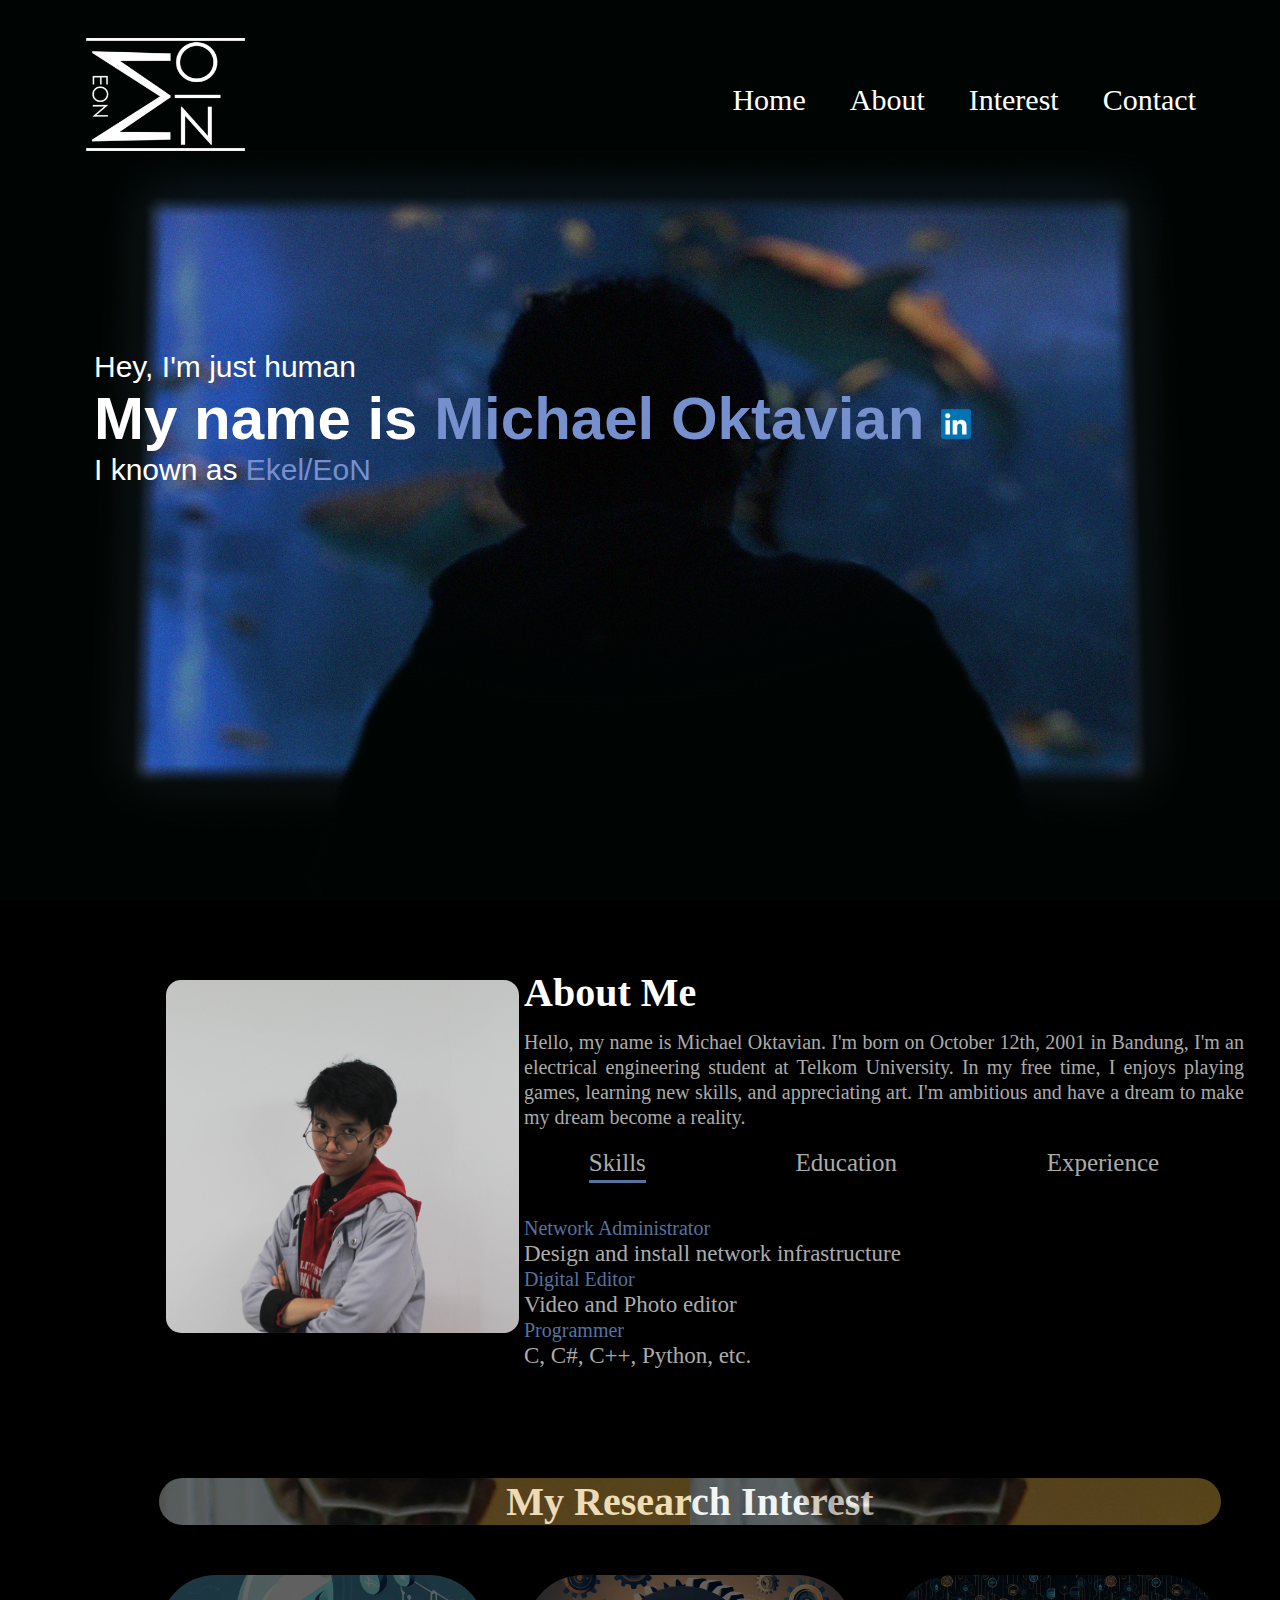
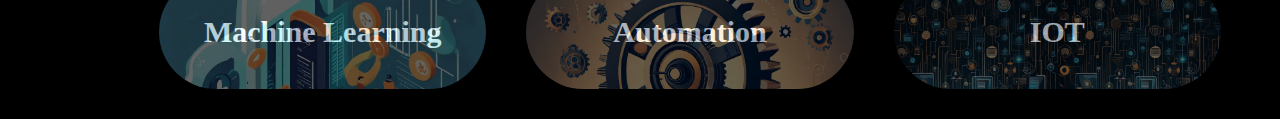
==== index.html @ 919e07b9 "index.html" ====
<!DOCTYPE html>
<meta name="viewport" content="width=device-width, initial-scale=1.0"> 
<html>
    <title>Hey, I'm EoN</title>
    <head>
        
        <link rel="stylesheet" href="style.css">
    </head>
    <body>
        
        <div id="header">
            <div class="container">
                <nav>
                    <img src="Image/Eon puth.png" height="60" width="300" class="logo">
                    <ul id ="sidemenu">
                        <li><a href="#header">Home</a></li>
                        <li><a href="#about">About</a></li>
                        <li><a href="#Research">Interest</a></li>
                        <li><a href="mailto:michaeloctavian@gmail.com"style="text-decoration:none;">Contact</a></li>
                    </ul>
                </nav>
            <div class="header-text">
                <p>Hey, I'm just human</p>
                <h1>My name is <a href="https://www.linkedin.com/in/michael-oktavian-7b5b4b258/"style="text-decoration:none;"><span>Michael Oktavian  </span><img src="Image/Lk.png" width=30px height=30px></a></h1>
                <p2>I known as <span>Ekel/EoN</span></p2>
            </div>
            </div>
        </div>
       
        <div id="about">
            <div class="container">
                <div class="row">
                    <div class="col1">
                        <img src="Image/hehe.jpg">
                    </div>
                    <div class="col2">
                        <h1 class="sub-title">About Me</h1>
                        <p class="greeting"><br>Hello, my name is Michael Oktavian. I'm born on October 12th, 2001 in Bandung, I'm an electrical engineering student at Telkom University. In my free time, I enjoys playing games, learning new skills, and appreciating art. I'm ambitious and have a dream to make my dream become a reality.</p>
                        <div class="tab-title">
                            <p class="tab-links active-link" onclick="opentab('skills')">Skills</p>
                            <p class="tab-links" onclick="opentab('edu')">Education</p>
                            <p class="tab-links" onclick="opentab('exp')">Experience</p>
                        </div>
                        <div class="tab-contents active-tab" id="skills">
                            <ul>
                                <li><span>Network Administrator</span><br>Design and install network infrastructure</li>
                                <li><span>Digital Editor</span><br>Video and Photo editor</li>
                                <li><span>Programmer</span><br>C, C#, C++, Python, etc. </li>
                            </ul>
                        </div>
                        <div class="tab-contents" id="edu">
                            <ul>
                                <li><span>2021 Until Now </span><br>Electrical Engineering International Class, Telkom University</li>
                                <li><span>2017 - 2020</span><br>Network and Computer Engineer in Vocational Highschool at SMKN 1 Cikarang Selatan</li>
                            </ul>
                        </div>
                        <div class="tab-contents" id="exp">
                            <ul>
                                <li><span>8 October 2018 - 7 January 2019 </span><br>Internship at Sumisho Global Logistics as Finance and Accounting</li>
                                <li><span>27 March 2019 - 28 June 2019</span><br>Internship at Pasific Satelite Nusantara as Asset Management</li>
                                <li><span>31 October 2019</span><br>3rd place in IT System and Administration competition</li>
                                <li><span>2023</span> <br>Top 8 PLN ice Competition Village Empowerment Innovation</li>
                                <li><span>2024</span><br>Top 150 Innovation Innovillage competition 2023</li>
                            </ul>
                        </div>
                    </div>
                </div>
            </div>
        </div>
        <div id="Research">
            <div class="container">
                <h1 class="sub-title2"> My Research Interest</h1>
                <div class="Research-Interest">
                    <div class="ml">
                        <h2>Machine Learning</h2>
                    </div>
                    <div class="oto">
                        <h2>Automation</h2>
                    </div>
                    <div class="iot">
                        <h2>IOT</h2>
                    </div>
                </div> 
            </div>
        </div>

    <script>
    
        var tablinks = document.getElementsByClassName("tab-links");
        var tabcontents = document.getElementsByClassName("tab-contents");

        function opentab(tabname){
            for (tablink of tablinks){
                tablink.classList.remove("active-link");
            }
            for (tabcontent of tabcontents){
                tabcontent.classList.remove("active-tab");
            }
            event.currentTarget.classList.add("active-link");
            document.getElementById(tabname).classList.add("active-tab");
        }
    </script>
   
    </body>
</html>
---- style.css ----
body{
    background-color: black;
    max-width: 1920px;
    min-width: 720px;
}

#header{
    height: 100vh;
    background-image: url("Image/BG.png");
    background-size: 100% 100%;

}

.container{
  
    padding:0px 5%;

}
*{
    padding: 0;
    margin: 0;
    box-sizing: border-box;
}


nav{
    margin-left:-50px;
 
    display: flex;
    align-items: center;
    justify-content: space-between;
    flex-wrap: wrap;
}

.logo{
    height: 200px;
}

nav ul li{
    
    display: inline-block;
    list-style: none;
    margin: 10px 20px;
}

nav ul li a{
    color: #fff;
    text-decoration: none;
    font-size: 30px;
    position: relative;
}

nav ul li a::after{
    content:'';
    width:0;
    height:3px;
    background: #56729f;
    position:absolute;
    left: 0;
    bottom: -6px;
    transition:0.25s;
}

nav ul li a:hover::after{
    width:100%;
    
}

.header-text{
    margin:10px;
    margin-left: 30px;
    margin-top:150px;
    font-size: 30px;
    font-family: "Century Gothic",Verdana,sans-serif;
    color:#fff;
}

.header-text h1 span{
    color: #7690ce;
 
}

.header-text p2 span{
    color:#7690ce;
}

#about{
  
    padding : 80px;
    color: #ababab;
}

.greeting{
    text-align: justify;
}

.row{
    
    display: flex;
    justify-content: space-between;
    flex-wrap:wrap;
    max-width: 1280px;
    min-width: 720px;
}

.col1{
    flex-basis:35%;
}

.col1 img{
    margin-left:30px;
    
    width: 100%;
    border-radius: 15px;
}

.col2{
    max-width: 1920px;
    min-width: 720px;
    
    flex-basis: 60%;
    margin-right: -100px;
    font-size: 20px;
    line-height: 25px;

}

.sub-title{
    color:#fff;
    font-size: 40px;
}

.tab-title{
    display: flex;
    justify-content: space-around;
    margin: 20px 0 40px;

}

.tab-links{
    margin-right: 20px;
    font-size: 25px;
    font-weight: 500;
    cursor: pointer;
    position:relative;
}

.tab-links::after{
    content: '';
    width: 0;
    height: 3px;
    background: #56729f;
    position: absolute;
    left:0;
    bottom: -8px;
    transition: 0.5s;
}

.tab-links.active-link::after{
    width: 100%;
}

.tab-contents ul li{
    list-style: none;

    margin: 0px 0;
    font-size: 23px;
}

.tab-contents ul li span{
    color: #56729f;
    font-size: 20px;
}

.tab-contents{
    display: none;
}
.tab-contents.active-tab{
    display: block;
}

#Research{
    margin-left: 100px;
    padding: 30px 0;
}
.Research-Interest{
    display : grid;
    color: #fff;
    
    font-size: 20px;
    grid-template-columns: repeat(auto-fit, minmax(250px,1fr) );
    grid-gap: 40px;
    margin-top: 50px;

}
.Research-Interest div{
    background-color: transparent;
    padding: 40px;
    text-align: center;
}


.ml {
    position: relative;
    transition: background 0.5s, transform 0.5s;
    border-radius: 100px;
  }
  
.ml::before {
    content: "";
    position: absolute;
    top: 0;
    left: 0;
    width: 100%;
    height: 100%;
    background-image: url("Image/ML.jpeg");
    background-size: 100%;
    background-position-y: 30%;
    opacity: 0.4;
    border-radius: 100px;
  }
.ml:hover{
    background-color: #1a6ccf4e;
    transform: translateY(-10px);
    border-radius: 100px;
}

.oto {
    position: relative;
    transition: background 0.5s, transform 0.5s;
    border-radius: 100px;
  }
  
.oto::before {
    content: "";
    position: absolute;
    top: 0;
    left: 0;
    width: 100%;
    height: 100%;
    background-image: url("Image/AUTO.jpeg");
    background-size: 100%;
    background-position-y: 30%;
    opacity: 0.4;
    border-radius: 100px;
  }
.oto:hover{
    background-color: #1a6ccf4e;
    transform: translateY(-10px);
    border-radius: 100px;
}


.iot {
    position: relative;
    transition: background 0.5s, transform 0.5s;
    border-radius: 100px;
  }
  
.iot::before {
    content: "";
    position: absolute;
    top: 0;
    left: 0;
    width: 100%;
    height: 100%;
    background-image: url("Image/IOT.jpeg");
    background-size: 50%;
    opacity: 0.4;
    border-radius: 100px;
  }
.iot:hover{
    background-color: #1a6ccf4e;
    transform: translateY(-10px);
    border-radius: 100px;
}

.sub-title2{
    position: relative;
    color:#fff;
    font-size: 40px;
    border-radius: 100px;
    text-align: center;
}
.sub-title2::before{
    content: "";
    position: absolute;
    top: 0;
    left: 0;
    width: 100%;
    height: 100%;
    background-image: url("Image/Matajee.jpg");
    background-position-y: 40%;
    background-size: 50%;
    opacity: 0.4;
    border-radius: 100px;
}


@media Only screen and (max-width:600px){
    #header{
        
        height: 200vh;
        background-image: url("Image/BGP.jpg");
        background-position: fixed;
    }
    .header-text{
        margin-top: 100%;
        font-size: 3vh;
    }
    .header-text h1{
        font-size: 5vh;
    }
    
    nav .fas {
        display: block;
        background-color: black;
        
    }
    .logo {
        margin-top: 20%;
        position: fixed;
        background-color: black;
    }
    
    nav ul {
        font-size: 20vh;
        background-color: black;
        position : fixed;
        margin-top: -50px;
        top: 0;
        right: 0;
    }
    .sub-title{
        font-size: 40px;
    }
    .col1,.col2{
        flex-basis: 100vh;
    }
    .col1{
        margin-bottom: 30px;
        margin-right: 170px;
    }
    .col2{
       font-size: 14px ; 
    }
    .sub-title{
        font-size: 40px;
        margin-top: 20px;
    }
    .greeting{
        margin-right: 70px;
        text-align: justify;
    }
    .Research-Interest{
        display: block;
        
    }
    .ml{
        margin-bottom: 40px;
    }
    .oto{
        margin-bottom: 40px;
    }
    
}
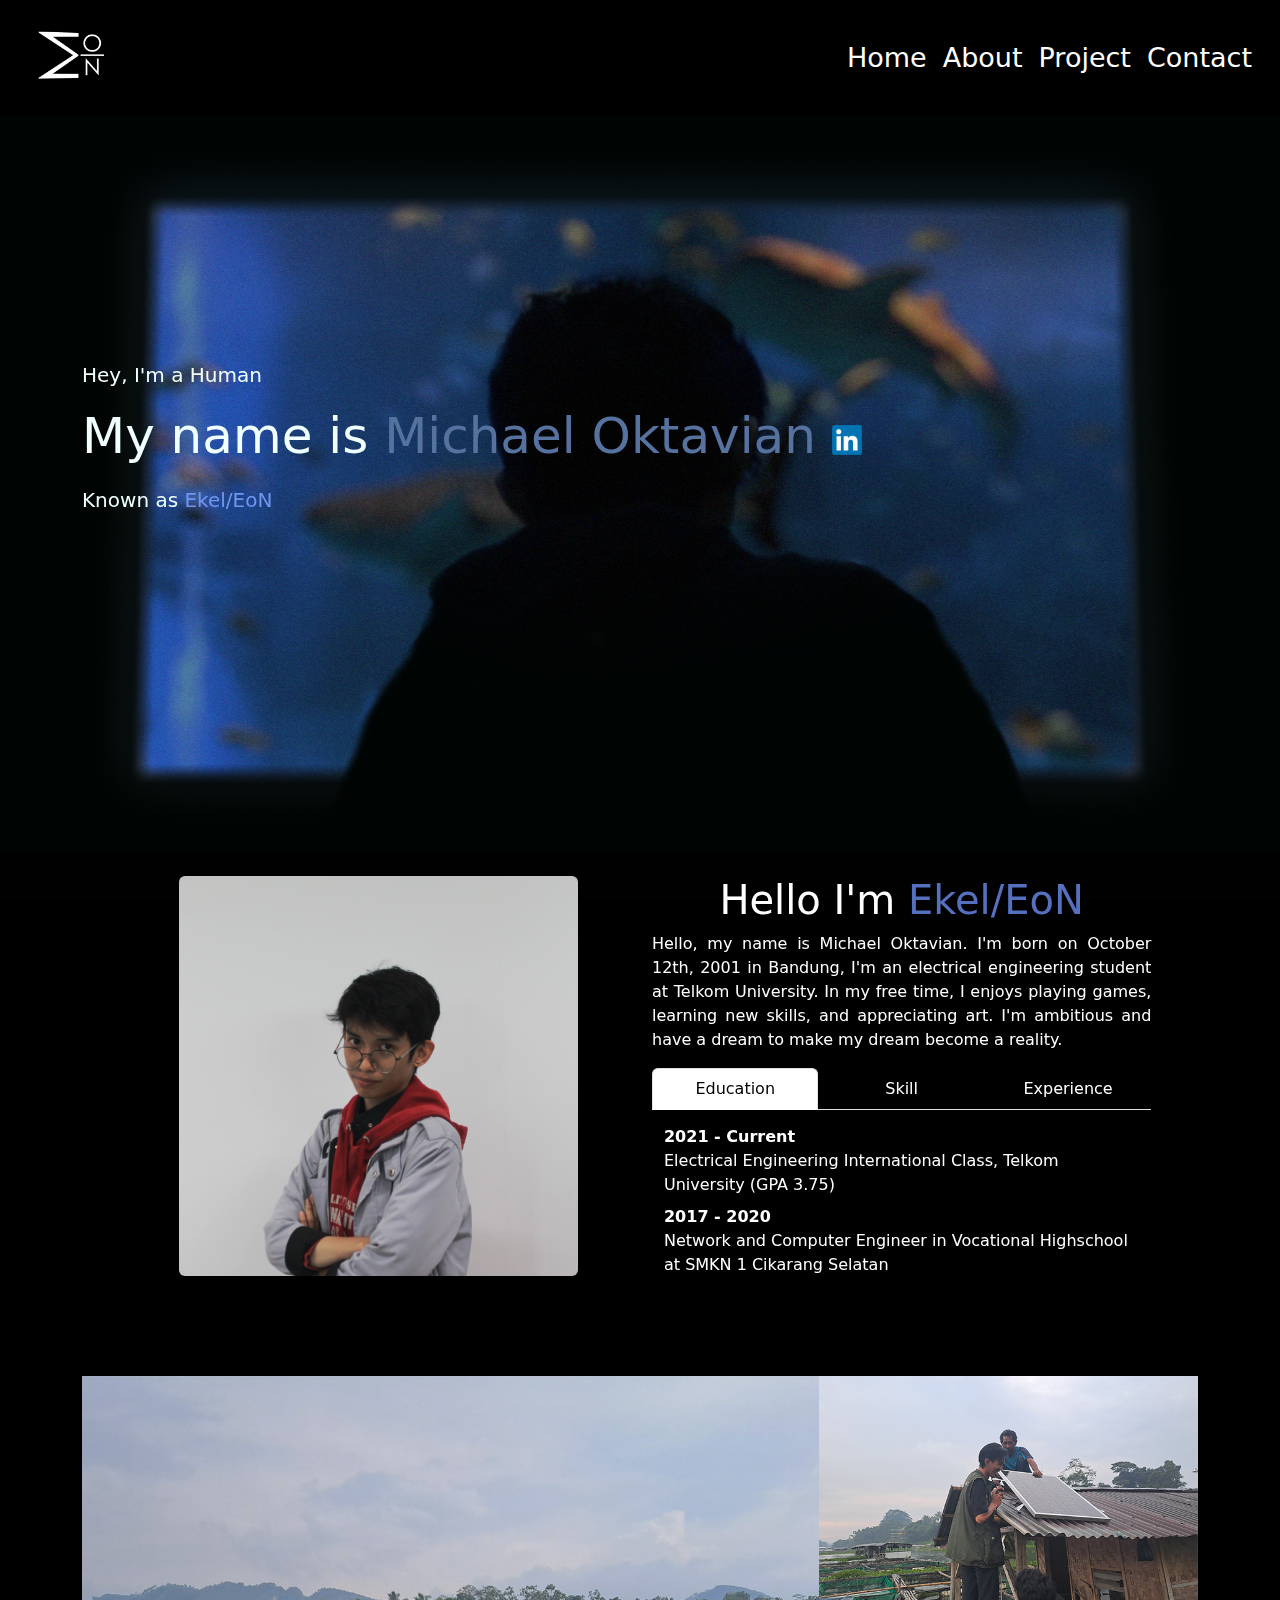
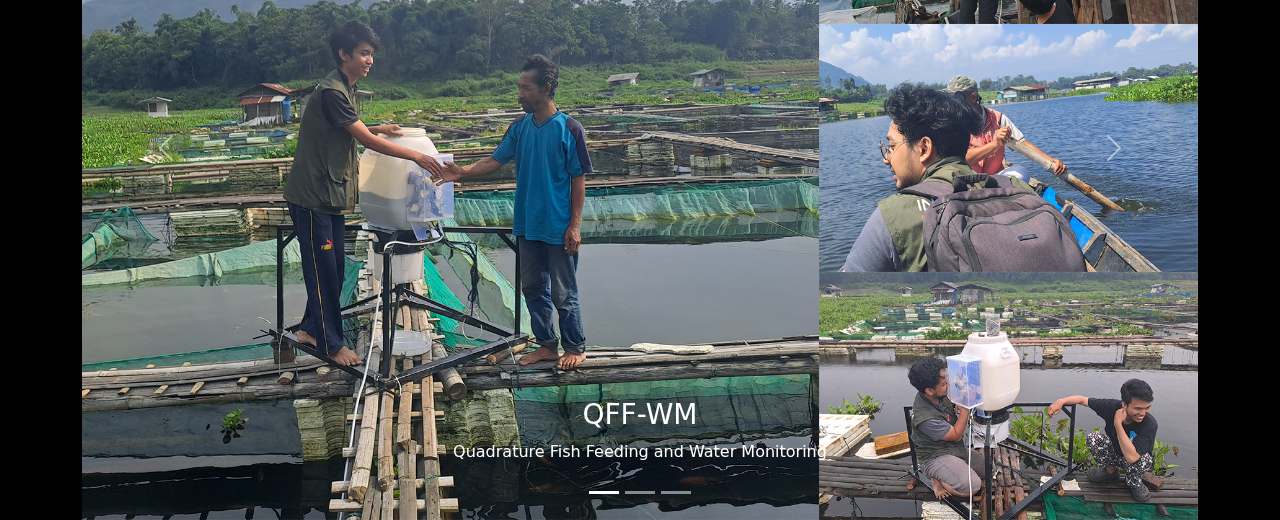
==== commit 5da255b0: "Add files via upload" ====
--- a/index.html
+++ b/index.html
@@ -1,105 +1,223 @@
 <!DOCTYPE html>
-<meta name="viewport" content="width=device-width, initial-scale=1.0"> 
-<html>
-    <title>Hey, I'm EoN</title>
-    <head>
+<head>
+  <link href="style.css" rel="stylesheet" />
+  <script src="script.min.js"></script>
+  <meta charset="utf-8" />
+  <meta name="viewport" content="width=device-width, initial-scale=1" />
+  
+  
+  <nav class="navbar navbar-expand-xl navbar-black bg-black fixed-top">
+    <div class="container-fluid">
+        <a class="navbar-brand" href="#"><img src="Asset/Eon puth.png" style="height: 10vh; width: 100%; "/>
+      </a>
+      <button class="navbar-toggler bg-light" type="button" data-bs-toggle="offcanvas" data-bs-target="#offcanvasNavbar"        aria-controls="offcanvasNavbar">
+        <span class="navbar-toggler-icon"></span>
+      </button>
+      <div class="offcanvas offcanvas-end" tabindex="-1" id="offcanvasNavbar" aria-labelledby="offcanvasNavbarLabel">
+            <div class="offcanvas-header">
+            <h5 class="offcanvas-title" id="offcanvasNavbarLabel">Menu</h5>
+            <button type="button" class="btn-close text-reset" data-bs-dismiss="offcanvas" aria-label="Close"></button>
+            </div>
+            <div class="offcanvas-body bg-black" style="justify-content: space-between;" >
+                <ul class="navbar-nav justify-content-end flex-grow-1 pe-3 gap-3" >
+                    <li><a href="#" id="nav-text">Home </a></li>
+                    <li><a href="#about" id="nav-text">About </a></li>
+                    <li><a href="#project" id="nav-text">Project </a></li>
+                    <li><a href="#" id="nav-text" data-bs-toggle="modal" data-bs-target="#contact">Contact </a></li>
+                    
+                </ul>
+            </div>
+      </div>
+    </div>
+  </nav>
+  <title>Hey, I'm EON</title>
+</head>
+<body style="background-color: black">
+  <img src="Asset/BG.png" id="bg-img" />
+  <div
+    class="container-xl"
+    style="color: azure; font-size: 20px; padding-bottom: 25%"
+  >
+    <p style="padding-top: 40vh">Hey, I'm a Human</p>
+    <h1 style="font-size: 50px">
+      <span
+        >My name is
+        <a
+          href="https://www.linkedin.com/in/ekel/"
+          style="text-decoration: none; color: #56729f"
+          >Michael Oktavian
+          <img src="Asset/Lk.png" style="width: 30px; height: 30px" /></a
+      ></span>
+    </h1>
+    <p style="padding-top: 1%">
+      Known as <a style="color: #7395f2">Ekel/EoN</a>
+    </p>
+  </div>
+
+  <div
+    class="container-fluid bg-black text-white" id="about"
+    style="color: azure; --bs-bg-opacity: 0.75;"
+  >
+    <div class="row" style="padding-top: 2%; margin:auto; ">
+      <div class="col-md-1"></div>
+      <div class="col-md-5">
+        <img
+          src="Asset/profile.jpg"
+          class="img-fluid rounded mx-auto d-block" alt="Responsive image" style="justify-content: center; max-height: 80%;"
+          
+        />
+      </div>
+      <div class="col-md-5">
+        <h1 class="text-center">
+          Hello I'm <span style="color: #5470bf">Ekel/EoN</span>
+        </h1>
+        <p style="text-align: justify">
+          Hello, my name is Michael Oktavian. I'm born on October 12th, 2001 in
+          Bandung, I'm an electrical engineering student at Telkom University.
+          In my free time, I enjoys playing games, learning new skills, and
+          appreciating art. I'm ambitious and have a dream to make my dream
+          become a reality.
+        </p>
+        <ul class="nav nav-tabs nav-justified">
+          <li class="nav-item">
+            <a class="nav-link active" data-bs-toggle="tab" href="#edu"
+              >Education</a
+            >
+          </li>
+          <li class="nav-item">
+            <a
+              class="nav-link"
+              style="--bs-link-color: white"
+              data-bs-toggle="tab"
+              href="#skill"
+              >Skill</a
+            >
+          </li>
+          <li class="nav-item">
+            <a class="nav-link" data-bs-toggle="tab" href="#exp">Experience</a>
+          </li>
+        </ul>
+        <div class="tab-content text-justified" style="padding-top: 3%;">
+            <div class="tab-pane container active" id="edu">
+                <dl>
+                    <dt>2021 - Current</dt>
+                    <dd>Electrical Engineering International Class, Telkom University (GPA 3.75)</dd>
+                    <dt>2017 - 2020</dt>
+                    <dd>Network and Computer Engineer in Vocational Highschool at SMKN 1 Cikarang Selatan</dd>
+                  </dl>  
+            </div>
+          <div class="tab-pane container fade" id="skill">
+            <dl>
+                <dt>Network</dt>
+                <dd>Routing, Firewall Configuration, Server Administrator </dd>
+                <dt>Programming</dt>
+                <dd>C/C++, Python, HTML, CSS, Javascript, Bootstrap, etc</dd>
+                <dt>Design</dt>
+                <dd>Video Editing, Digital Illustrator, 360 Fusion</dd>
+                </dl>  
+          </div>
+          <div class="tab-pane container fade text-justified" id="exp" style="max-height: 20vh; overflow-y: scroll;">
+                <dt>Internship</dt>
+                <dd>- Sumisho Global Logistics as Finance and Accounting </dd>
+                <dd>- Pasific Satelite Nusantara as Asset Management </dd>
+                <dd>- Uniguard Tri Tunggal as Hardware Division</dd>
+                <dt>Competition</dt>
+                <dd>- 3rd place in IT System and Administration competition (2019)</dd>
+                <dd>- Top 8 PLN ice Competition Village Empowerment Innovation (2023)</dd>
+                <dd>- Top 163 Innovation Innovillage competition (2023)</dd>
+                <dt>Lab Assistance</dt>
+                <dd>- Basic Computer Laboratory (2022-2024)</dd>
+                
+                
+             
+                </dl>  
+          </div>
+        </div>
+      </div>
+      <div class="col-md-1"></div>
+    </div>
+  </div>
+
+  <div class="container justify-content-center">
+      <div id="project" class="carousel slide" data-bs-ride="carousel">
+
+        <div class="carousel-indicators">
+          <button type="button" data-bs-target="#project" data-bs-slide-to="0" class="active"></button>
+          <button type="button" data-bs-target="#project" data-bs-slide-to="1"></button>
+          <button type="button" data-bs-target="#project" data-bs-slide-to="2"></button>
+        </div>
         
-        <link rel="stylesheet" href="style.css">
-    </head>
-    <body>
+        <div class="carousel-inner">
+          <div class="carousel-item active">
+            <img src="Asset/QFF_WM.png" alt="QFF" class="d-block" style="width:100%">
+            <div class="carousel-caption">
+              <h3>QFF-WM</h3>
+              <p>Quadrature Fish Feeding and Water Monitoring</p>
+            </div>
+          </div>
+          <div class="carousel-item">
+            <img src="Asset/depth.png" alt="depth_cam" class="d-block" style="width:100%">
+            <div class="carousel-caption">
+              <h3>Joint Camera Depth Estimation</h3>
+              <p>Estimating every join of human body distance from camera</p>
+            </div>
+          </div>
+          <div class="carousel-item">
+            <img src="Asset/MT_Syst.png" alt="MT_syst" class="d-block" style="width:100%">
+            <div class="carousel-caption">
+              <h3>Management-Tool System</h3>
+              <p>Managing Toolkit by a system. Web Application Created using Laravel</p>
+            </div>
+          </div>
+        </div>
         
-        <div id="header">
-            <div class="container">
-                <nav>
-                    <img src="Image/Eon puth.png" height="60" width="300" class="logo">
-                    <ul id ="sidemenu">
-                        <li><a href="#header">Home</a></li>
-                        <li><a href="#about">About</a></li>
-                        <li><a href="#Research">Interest</a></li>
-                        <li><a href="mailto:michaeloctavian@gmail.com"style="text-decoration:none;">Contact</a></li>
-                    </ul>
-                </nav>
-            <div class="header-text">
-                <p>Hey, I'm just human</p>
-                <h1>My name is <a href="https://www.linkedin.com/in/michael-oktavian-7b5b4b258/"style="text-decoration:none;"><span>Michael Oktavian  </span><img src="Image/Lk.png" width=30px height=30px></a></h1>
-                <p2>I known as <span>Ekel/EoN</span></p2>
-            </div>
-            </div>
-        </div>
-       
-        <div id="about">
-            <div class="container">
-                <div class="row">
-                    <div class="col1">
-                        <img src="Image/hehe.jpg">
-                    </div>
-                    <div class="col2">
-                        <h1 class="sub-title">About Me</h1>
-                        <p class="greeting"><br>Hello, my name is Michael Oktavian. I'm born on October 12th, 2001 in Bandung, I'm an electrical engineering student at Telkom University. In my free time, I enjoys playing games, learning new skills, and appreciating art. I'm ambitious and have a dream to make my dream become a reality.</p>
-                        <div class="tab-title">
-                            <p class="tab-links active-link" onclick="opentab('skills')">Skills</p>
-                            <p class="tab-links" onclick="opentab('edu')">Education</p>
-                            <p class="tab-links" onclick="opentab('exp')">Experience</p>
-                        </div>
-                        <div class="tab-contents active-tab" id="skills">
-                            <ul>
-                                <li><span>Network Administrator</span><br>Design and install network infrastructure</li>
-                                <li><span>Digital Editor</span><br>Video and Photo editor</li>
-                                <li><span>Programmer</span><br>C, C#, C++, Python, etc. </li>
-                            </ul>
-                        </div>
-                        <div class="tab-contents" id="edu">
-                            <ul>
-                                <li><span>2021 Until Now </span><br>Electrical Engineering International Class, Telkom University</li>
-                                <li><span>2017 - 2020</span><br>Network and Computer Engineer in Vocational Highschool at SMKN 1 Cikarang Selatan</li>
-                            </ul>
-                        </div>
-                        <div class="tab-contents" id="exp">
-                            <ul>
-                                <li><span>8 October 2018 - 7 January 2019 </span><br>Internship at Sumisho Global Logistics as Finance and Accounting</li>
-                                <li><span>27 March 2019 - 28 June 2019</span><br>Internship at Pasific Satelite Nusantara as Asset Management</li>
-                                <li><span>31 October 2019</span><br>3rd place in IT System and Administration competition</li>
-                                <li><span>2023</span> <br>Top 8 PLN ice Competition Village Empowerment Innovation</li>
-                                <li><span>2024</span><br>Top 150 Innovation Innovillage competition 2023</li>
-                            </ul>
-                        </div>
-                    </div>
-                </div>
-            </div>
-        </div>
-        <div id="Research">
-            <div class="container">
-                <h1 class="sub-title2"> My Research Interest</h1>
-                <div class="Research-Interest">
-                    <div class="ml">
-                        <h2>Machine Learning</h2>
-                    </div>
-                    <div class="oto">
-                        <h2>Automation</h2>
-                    </div>
-                    <div class="iot">
-                        <h2>IOT</h2>
-                    </div>
-                </div> 
-            </div>
-        </div>
-
-    <script>
-    
-        var tablinks = document.getElementsByClassName("tab-links");
-        var tabcontents = document.getElementsByClassName("tab-contents");
-
-        function opentab(tabname){
-            for (tablink of tablinks){
-                tablink.classList.remove("active-link");
-            }
-            for (tabcontent of tabcontents){
-                tabcontent.classList.remove("active-tab");
-            }
-            event.currentTarget.classList.add("active-link");
-            document.getElementById(tabname).classList.add("active-tab");
-        }
-    </script>
-   
-    </body>
-</html>
+        <button class="carousel-control-prev" type="button" data-bs-target="#project" data-bs-slide="prev">
+          <span class="carousel-control-prev-icon"></span>
+        </button>
+        <button class="carousel-control-next" type="button" data-bs-target="#project" data-bs-slide="next">
+          <span class="carousel-control-next-icon"></span>
+        </button>
+      </div>
+  </div>
+
+  <div class="modal" id="contact">
+    <div class="modal-dialog modal-lg modal-dialog-centered">
+      <div class="modal-content">
+        <div
+          class="modal-header"
+          style="background-color: #56729f; color: black"
+        >
+          <h4 class="modal-title">Contact Me</h4>
+          <button
+            type="button"
+            class="btn-close"
+            data-bs-dismiss="modal"
+          ></button>
+        </div>
+
+        <div class="modal-body" style="margin: auto">
+          <div class="row" id="row-modal">
+            <div class="col-auto">
+              <div class="gg-mail" id="logo-modal"></div>
+            </div>
+            <div class="col-auto">
+              <a href="mailto:michaeloctavian1@gmail.com" id="modal-text"
+                >: michaeloctavian1@gmail.com</a
+              >
+            </div>
+          </div>
+          <div class="row" id="row-modal">
+            <div class="col-auto">
+              <div class="gg-user-list" id="logo-modal"></div>
+            </div>
+            <div class="col-auto">
+              <a href="https://www.linkedin.com/in/ekel/" id="modal-text"
+                >: linkedin.com/in/ekel/</a
+              >
+            </div>
+          </div>
+        </div>
+      </div>
+    </div>
+  </div>
+</body>
--- a/style.css
+++ b/style.css
@@ -1,57 +1,11768 @@
+@charset "UTF-8";
+/*!
+ * Bootstrap  v5.3.3 (https://getbootstrap.com/)
+ * Copyright 2011-2024 The Bootstrap Authors
+ * Licensed under MIT (https://github.com/twbs/bootstrap/blob/main/LICENSE)
+ */
 
-body{
-    background-color: black;
-    max-width: 1920px;
-    min-width: 720px;
+:root,
+[data-bs-theme="light"] {
+  --bs-blue: #0d6efd;
+  --bs-indigo: #6610f2;
+  --bs-purple: #6f42c1;
+  --bs-pink: #d63384;
+  --bs-red: #dc3545;
+  --bs-orange: #fd7e14;
+  --bs-yellow: #ffc107;
+  --bs-green: #198754;
+  --bs-teal: #20c997;
+  --bs-cyan: #0dcaf0;
+  --bs-black: #000;
+  --bs-white: #fff;
+  --bs-gray: #6c757d;
+  --bs-gray-dark: #343a40;
+  --bs-gray-100: #f8f9fa;
+  --bs-gray-200: #e9ecef;
+  --bs-gray-300: #dee2e6;
+  --bs-gray-400: #ced4da;
+  --bs-gray-500: #adb5bd;
+  --bs-gray-600: #6c757d;
+  --bs-gray-700: #495057;
+  --bs-gray-800: #343a40;
+  --bs-gray-900: #212529;
+  --bs-primary: #0d6efd;
+  --bs-secondary: #6c757d;
+  --bs-success: #198754;
+  --bs-info: #0dcaf0;
+  --bs-warning: #ffc107;
+  --bs-danger: #dc3545;
+  --bs-light: #f8f9fa;
+  --bs-dark: #212529;
+  --bs-primary-rgb: 13, 110, 253;
+  --bs-secondary-rgb: 108, 117, 125;
+  --bs-success-rgb: 25, 135, 84;
+  --bs-info-rgb: 13, 202, 240;
+  --bs-warning-rgb: 255, 193, 7;
+  --bs-danger-rgb: 220, 53, 69;
+  --bs-light-rgb: 248, 249, 250;
+  --bs-dark-rgb: 33, 37, 41;
+  --bs-primary-text-emphasis: #052c65;
+  --bs-secondary-text-emphasis: #2b2f32;
+  --bs-success-text-emphasis: #0a3622;
+  --bs-info-text-emphasis: #055160;
+  --bs-warning-text-emphasis: #664d03;
+  --bs-danger-text-emphasis: #58151c;
+  --bs-light-text-emphasis: #495057;
+  --bs-dark-text-emphasis: #495057;
+  --bs-primary-bg-subtle: #cfe2ff;
+  --bs-secondary-bg-subtle: #e2e3e5;
+  --bs-success-bg-subtle: #d1e7dd;
+  --bs-info-bg-subtle: #cff4fc;
+  --bs-warning-bg-subtle: #fff3cd;
+  --bs-danger-bg-subtle: #f8d7da;
+  --bs-light-bg-subtle: #fcfcfd;
+  --bs-dark-bg-subtle: #ced4da;
+  --bs-primary-border-subtle: #9ec5fe;
+  --bs-secondary-border-subtle: #c4c8cb;
+  --bs-success-border-subtle: #a3cfbb;
+  --bs-info-border-subtle: #9eeaf9;
+  --bs-warning-border-subtle: #ffe69c;
+  --bs-danger-border-subtle: #f1aeb5;
+  --bs-light-border-subtle: #e9ecef;
+  --bs-dark-border-subtle: #adb5bd;
+  --bs-white-rgb: 255, 255, 255;
+  --bs-black-rgb: 0, 0, 0;
+  --bs-font-sans-serif: system-ui, -apple-system, "Segoe UI", Roboto,
+    "Helvetica Neue", "Noto Sans", "Liberation Sans", Arial, sans-serif,
+    "Apple Color Emoji", "Segoe UI Emoji", "Segoe UI Symbol", "Noto Color Emoji";
+  --bs-font-monospace: SFMono-Regular, Menlo, Monaco, Consolas,
+    "Liberation Mono", "Courier New", monospace;
+  --bs-gradient: linear-gradient(
+    180deg,
+    rgba(255, 255, 255, 0.15),
+    rgba(255, 255, 255, 0)
+  );
+  --bs-body-font-family: var(--bs-font-sans-serif);
+  --bs-body-font-size: 1rem;
+  --bs-body-font-weight: 400;
+  --bs-body-line-height: 1.5;
+  --bs-body-color: #212529;
+  --bs-body-color-rgb: 33, 37, 41;
+  --bs-body-bg: #fff;
+  --bs-body-bg-rgb: 255, 255, 255;
+  --bs-emphasis-color: #000;
+  --bs-emphasis-color-rgb: 0, 0, 0;
+  --bs-secondary-color: rgba(33, 37, 41, 0.75);
+  --bs-secondary-color-rgb: 33, 37, 41;
+  --bs-secondary-bg: #e9ecef;
+  --bs-secondary-bg-rgb: 233, 236, 239;
+  --bs-tertiary-color: rgba(33, 37, 41, 0.5);
+  --bs-tertiary-color-rgb: 33, 37, 41;
+  --bs-tertiary-bg: #f8f9fa;
+  --bs-tertiary-bg-rgb: 248, 249, 250;
+  --bs-heading-color: inherit;
+  --bs-link-color: #0d6efd;
+  --bs-link-color-rgb: 13, 110, 253;
+  --bs-link-decoration: underline;
+  --bs-link-hover-color: #0a58ca;
+  --bs-link-hover-color-rgb: 10, 88, 202;
+  --bs-code-color: #d63384;
+  --bs-highlight-color: #212529;
+  --bs-highlight-bg: #fff3cd;
+  --bs-border-width: 1px;
+  --bs-border-style: solid;
+  --bs-border-color: #dee2e6;
+  --bs-border-color-translucent: rgba(0, 0, 0, 0.175);
+  --bs-border-radius: 0.375rem;
+  --bs-border-radius-sm: 0.25rem;
+  --bs-border-radius-lg: 0.5rem;
+  --bs-border-radius-xl: 1rem;
+  --bs-border-radius-xxl: 2rem;
+  --bs-border-radius-2xl: var(--bs-border-radius-xxl);
+  --bs-border-radius-pill: 50rem;
+  --bs-box-shadow: 0 0.5rem 1rem rgba(0, 0, 0, 0.15);
+  --bs-box-shadow-sm: 0 0.125rem 0.25rem rgba(0, 0, 0, 0.075);
+  --bs-box-shadow-lg: 0 1rem 3rem rgba(0, 0, 0, 0.175);
+  --bs-box-shadow-inset: inset 0 1px 2px rgba(0, 0, 0, 0.075);
+  --bs-focus-ring-width: 0.25rem;
+  --bs-focus-ring-opacity: 0.25;
+  --bs-focus-ring-color: rgba(13, 110, 253, 0.25);
+  --bs-form-valid-color: #198754;
+  --bs-form-valid-border-color: #198754;
+  --bs-form-invalid-color: #dc3545;
+  --bs-form-invalid-border-color: #dc3545;
+}
+[data-bs-theme="dark"] {
+  color-scheme: dark;
+  --bs-body-color: #dee2e6;
+  --bs-body-color-rgb: 222, 226, 230;
+  --bs-body-bg: #212529;
+  --bs-body-bg-rgb: 33, 37, 41;
+  --bs-emphasis-color: #fff;
+  --bs-emphasis-color-rgb: 255, 255, 255;
+  --bs-secondary-color: rgba(222, 226, 230, 0.75);
+  --bs-secondary-color-rgb: 222, 226, 230;
+  --bs-secondary-bg: #343a40;
+  --bs-secondary-bg-rgb: 52, 58, 64;
+  --bs-tertiary-color: rgba(222, 226, 230, 0.5);
+  --bs-tertiary-color-rgb: 222, 226, 230;
+  --bs-tertiary-bg: #2b3035;
+  --bs-tertiary-bg-rgb: 43, 48, 53;
+  --bs-primary-text-emphasis: #6ea8fe;
+  --bs-secondary-text-emphasis: #a7acb1;
+  --bs-success-text-emphasis: #75b798;
+  --bs-info-text-emphasis: #6edff6;
+  --bs-warning-text-emphasis: #ffda6a;
+  --bs-danger-text-emphasis: #ea868f;
+  --bs-light-text-emphasis: #f8f9fa;
+  --bs-dark-text-emphasis: #dee2e6;
+  --bs-primary-bg-subtle: #031633;
+  --bs-secondary-bg-subtle: #161719;
+  --bs-success-bg-subtle: #051b11;
+  --bs-info-bg-subtle: #032830;
+  --bs-warning-bg-subtle: #332701;
+  --bs-danger-bg-subtle: #2c0b0e;
+  --bs-light-bg-subtle: #343a40;
+  --bs-dark-bg-subtle: #1a1d20;
+  --bs-primary-border-subtle: #084298;
+  --bs-secondary-border-subtle: #41464b;
+  --bs-success-border-subtle: #0f5132;
+  --bs-info-border-subtle: #087990;
+  --bs-warning-border-subtle: #997404;
+  --bs-danger-border-subtle: #842029;
+  --bs-light-border-subtle: #495057;
+  --bs-dark-border-subtle: #343a40;
+  --bs-heading-color: inherit;
+  --bs-link-color: #6ea8fe;
+  --bs-link-hover-color: #8bb9fe;
+  --bs-link-color-rgb: 110, 168, 254;
+  --bs-link-hover-color-rgb: 139, 185, 254;
+  --bs-code-color: #e685b5;
+  --bs-highlight-color: #dee2e6;
+  --bs-highlight-bg: #664d03;
+  --bs-border-color: #495057;
+  --bs-border-color-translucent: rgba(255, 255, 255, 0.15);
+  --bs-form-valid-color: #75b798;
+  --bs-form-valid-border-color: #75b798;
+  --bs-form-invalid-color: #ea868f;
+  --bs-form-invalid-border-color: #ea868f;
+}
+*,
+::after,
+::before {
+  box-sizing: border-box;
+}
+@media (prefers-reduced-motion: no-preference) {
+  :root {
+    scroll-behavior: smooth;
+  }
+}
+body {
+  margin: 0;
+  font-family: var(--bs-body-font-family);
+  font-size: var(--bs-body-font-size);
+  font-weight: var(--bs-body-font-weight);
+  line-height: var(--bs-body-line-height);
+  color: var(--bs-body-color);
+  text-align: var(--bs-body-text-align);
+  background-color: var(--bs-body-bg);
+  -webkit-text-size-adjust: 100%;
+  -webkit-tap-highlight-color: transparent;
+}
+hr {
+  margin: 1rem 0;
+  color: inherit;
+  border: 0;
+  border-top: var(--bs-border-width) solid;
+  opacity: 0.25;
+}
+.h1,
+.h2,
+.h3,
+.h4,
+.h5,
+.h6,
+h1,
+h2,
+h3,
+h4,
+h5,
+h6 {
+  margin-top: 0;
+  margin-bottom: 0.5rem;
+  font-weight: 500;
+  line-height: 1.2;
+  color: var(--bs-heading-color);
+}
+.h1,
+h1 {
+  font-size: calc(1.375rem + 1.5vw);
+}
+@media (min-width: 1200px) {
+  .h1,
+  h1 {
+    font-size: 2.5rem;
+  }
+}
+.h2,
+h2 {
+  font-size: calc(1.325rem + 0.9vw);
+}
+@media (min-width: 1200px) {
+  .h2,
+  h2 {
+    font-size: 2rem;
+  }
+}
+.h3,
+h3 {
+  font-size: calc(1.3rem + 0.6vw);
+}
+@media (min-width: 1200px) {
+  .h3,
+  h3 {
+    font-size: 1.75rem;
+  }
+}
+.h4,
+h4 {
+  font-size: calc(1.275rem + 0.3vw);
+}
+@media (min-width: 1200px) {
+  .h4,
+  h4 {
+    font-size: 1.5rem;
+  }
+}
+.h5,
+h5 {
+  font-size: 1.25rem;
+}
+.h6,
+h6 {
+  font-size: 1rem;
+}
+p {
+  margin-top: 0;
+  margin-bottom: 1rem;
+}
+abbr[title] {
+  -webkit-text-decoration: underline dotted;
+  text-decoration: underline dotted;
+  cursor: help;
+  -webkit-text-decoration-skip-ink: none;
+  text-decoration-skip-ink: none;
+}
+address {
+  margin-bottom: 1rem;
+  font-style: normal;
+  line-height: inherit;
+}
+ol,
+ul {
+  padding-left: 2rem;
+}
+dl,
+ol,
+ul {
+  margin-top: 0;
+  margin-bottom: 1rem;
+}
+ol ol,
+ol ul,
+ul ol,
+ul ul {
+  margin-bottom: 0;
+}
+dt {
+  font-weight: 700;
+}
+dd {
+  margin-bottom: 0.5rem;
+  margin-left: 0;
+}
+blockquote {
+  margin: 0 0 1rem;
+}
+b,
+strong {
+  font-weight: bolder;
+}
+.small,
+small {
+  font-size: 0.875em;
+}
+.mark,
+mark {
+  padding: 0.1875em;
+  color: var(--bs-highlight-color);
+  background-color: var(--bs-highlight-bg);
+}
+sub,
+sup {
+  position: relative;
+  font-size: 0.75em;
+  line-height: 0;
+  vertical-align: baseline;
+}
+sub {
+  bottom: -0.25em;
+}
+sup {
+  top: -0.5em;
+}
+a {
+  color: rgba(var(--bs-link-color-rgb), var(--bs-link-opacity, 1));
+  text-decoration: underline;
+}
+a:hover {
+  --bs-link-color-rgb: var(--bs-link-hover-color-rgb);
+}
+a:not([href]):not([class]),
+a:not([href]):not([class]):hover {
+  color: inherit;
+  text-decoration: none;
+}
+code,
+kbd,
+pre,
+samp {
+  font-family: var(--bs-font-monospace);
+  font-size: 1em;
+}
+pre {
+  display: block;
+  margin-top: 0;
+  margin-bottom: 1rem;
+  overflow: auto;
+  font-size: 0.875em;
+}
+pre code {
+  font-size: inherit;
+  color: inherit;
+  word-break: normal;
+}
+code {
+  font-size: 0.875em;
+  color: var(--bs-code-color);
+  word-wrap: break-word;
+}
+a > code {
+  color: inherit;
+}
+kbd {
+  padding: 0.1875rem 0.375rem;
+  font-size: 0.875em;
+  color: var(--bs-body-bg);
+  background-color: var(--bs-body-color);
+  border-radius: 0.25rem;
+}
+kbd kbd {
+  padding: 0;
+  font-size: 1em;
+}
+figure {
+  margin: 0 0 1rem;
+}
+img,
+svg {
+  vertical-align: middle;
+}
+table {
+  caption-side: bottom;
+  border-collapse: collapse;
+}
+caption {
+  padding-top: 0.5rem;
+  padding-bottom: 0.5rem;
+  color: var(--bs-secondary-color);
+  text-align: left;
+}
+th {
+  text-align: inherit;
+  text-align: -webkit-match-parent;
+}
+tbody,
+td,
+tfoot,
+th,
+thead,
+tr {
+  border-color: inherit;
+  border-style: solid;
+  border-width: 0;
+}
+label {
+  display: inline-block;
+}
+button {
+  border-radius: 0;
+}
+button:focus:not(:focus-visible) {
+  outline: 0;
+}
+button,
+input,
+optgroup,
+select,
+textarea {
+  margin: 0;
+  font-family: inherit;
+  font-size: inherit;
+  line-height: inherit;
+}
+button,
+select {
+  text-transform: none;
+}
+[role="button"] {
+  cursor: pointer;
+}
+select {
+  word-wrap: normal;
+}
+select:disabled {
+  opacity: 1;
+}
+[list]:not([type="date"]):not([type="datetime-local"]):not([type="month"]):not(
+    [type="week"]
+  ):not([type="time"])::-webkit-calendar-picker-indicator {
+  display: none !important;
+}
+[type="button"],
+[type="reset"],
+[type="submit"],
+button {
+  -webkit-appearance: button;
+}
+[type="button"]:not(:disabled),
+[type="reset"]:not(:disabled),
+[type="submit"]:not(:disabled),
+button:not(:disabled) {
+  cursor: pointer;
+}
+::-moz-focus-inner {
+  padding: 0;
+  border-style: none;
+}
+textarea {
+  resize: vertical;
+}
+fieldset {
+  min-width: 0;
+  padding: 0;
+  margin: 0;
+  border: 0;
+}
+legend {
+  float: left;
+  width: 100%;
+  padding: 0;
+  margin-bottom: 0.5rem;
+  font-size: calc(1.275rem + 0.3vw);
+  line-height: inherit;
+}
+@media (min-width: 1200px) {
+  legend {
+    font-size: 1.5rem;
+  }
+}
+legend + * {
+  clear: left;
+}
+::-webkit-datetime-edit-day-field,
+::-webkit-datetime-edit-fields-wrapper,
+::-webkit-datetime-edit-hour-field,
+::-webkit-datetime-edit-minute,
+::-webkit-datetime-edit-month-field,
+::-webkit-datetime-edit-text,
+::-webkit-datetime-edit-year-field {
+  padding: 0;
+}
+::-webkit-inner-spin-button {
+  height: auto;
+}
+[type="search"] {
+  -webkit-appearance: textfield;
+  outline-offset: -2px;
+}
+::-webkit-search-decoration {
+  -webkit-appearance: none;
+}
+::-webkit-color-swatch-wrapper {
+  padding: 0;
+}
+::-webkit-file-upload-button {
+  font: inherit;
+  -webkit-appearance: button;
+}
+::file-selector-button {
+  font: inherit;
+  -webkit-appearance: button;
+}
+output {
+  display: inline-block;
+}
+iframe {
+  border: 0;
+}
+summary {
+  display: list-item;
+  cursor: pointer;
+}
+progress {
+  vertical-align: baseline;
+}
+[hidden] {
+  display: none !important;
+}
+.lead {
+  font-size: 1.25rem;
+  font-weight: 300;
+}
+.display-1 {
+  font-size: calc(1.625rem + 4.5vw);
+  font-weight: 300;
+  line-height: 1.2;
+}
+@media (min-width: 1200px) {
+  .display-1 {
+    font-size: 5rem;
+  }
+}
+.display-2 {
+  font-size: calc(1.575rem + 3.9vw);
+  font-weight: 300;
+  line-height: 1.2;
+}
+@media (min-width: 1200px) {
+  .display-2 {
+    font-size: 4.5rem;
+  }
+}
+.display-3 {
+  font-size: calc(1.525rem + 3.3vw);
+  font-weight: 300;
+  line-height: 1.2;
+}
+@media (min-width: 1200px) {
+  .display-3 {
+    font-size: 4rem;
+  }
+}
+.display-4 {
+  font-size: calc(1.475rem + 2.7vw);
+  font-weight: 300;
+  line-height: 1.2;
+}
+@media (min-width: 1200px) {
+  .display-4 {
+    font-size: 3.5rem;
+  }
+}
+.display-5 {
+  font-size: calc(1.425rem + 2.1vw);
+  font-weight: 300;
+  line-height: 1.2;
+}
+@media (min-width: 1200px) {
+  .display-5 {
+    font-size: 3rem;
+  }
+}
+.display-6 {
+  font-size: calc(1.375rem + 1.5vw);
+  font-weight: 300;
+  line-height: 1.2;
+}
+@media (min-width: 1200px) {
+  .display-6 {
+    font-size: 2.5rem;
+  }
+}
+.list-unstyled {
+  padding-left: 0;
+  list-style: none;
+}
+.list-inline {
+  padding-left: 0;
+  list-style: none;
+}
+.list-inline-item {
+  display: inline-block;
+}
+.list-inline-item:not(:last-child) {
+  margin-right: 0.5rem;
+}
+.initialism {
+  font-size: 0.875em;
+  text-transform: uppercase;
+}
+.blockquote {
+  margin-bottom: 1rem;
+  font-size: 1.25rem;
+}
+.blockquote > :last-child {
+  margin-bottom: 0;
+}
+.blockquote-footer {
+  margin-top: -1rem;
+  margin-bottom: 1rem;
+  font-size: 0.875em;
+  color: #6c757d;
+}
+.blockquote-footer::before {
+  content: "— ";
+}
+.img-fluid {
+  max-width: 100%;
+  height: auto;
+}
+.img-thumbnail {
+  padding: 0.25rem;
+  background-color: var(--bs-body-bg);
+  border: var(--bs-border-width) solid var(--bs-border-color);
+  border-radius: var(--bs-border-radius);
+  max-width: 100%;
+  height: auto;
+}
+.figure {
+  display: inline-block;
+}
+.figure-img {
+  margin-bottom: 0.5rem;
+  line-height: 1;
+}
+.figure-caption {
+  font-size: 0.875em;
+  color: var(--bs-secondary-color);
+}
+.container,
+.container-fluid,
+.container-lg,
+.container-md,
+.container-sm,
+.container-xl,
+.container-xxl {
+  --bs-gutter-x: 1.5rem;
+  --bs-gutter-y: 0;
+  width: 100%;
+  padding-right: calc(var(--bs-gutter-x) * 0.5);
+  padding-left: calc(var(--bs-gutter-x) * 0.5);
+  margin-right: auto;
+  margin-left: auto;
+}
+@media (min-width: 576px) {
+  .container,
+  .container-sm {
+    max-width: 540px;
+  }
+}
+@media (min-width: 768px) {
+  .container,
+  .container-md,
+  .container-sm {
+    max-width: 720px;
+  }
+}
+@media (min-width: 992px) {
+  .container,
+  .container-lg,
+  .container-md,
+  .container-sm {
+    max-width: 960px;
+  }
+}
+@media (min-width: 1200px) {
+  .container,
+  .container-lg,
+  .container-md,
+  .container-sm,
+  .container-xl {
+    max-width: 1140px;
+  }
+}
+@media (min-width: 1400px) {
+  .container,
+  .container-lg,
+  .container-md,
+  .container-sm,
+  .container-xl,
+  .container-xxl {
+    max-width: 1320px;
+  }
+}
+:root {
+  --bs-breakpoint-xs: 0;
+  --bs-breakpoint-sm: 576px;
+  --bs-breakpoint-md: 768px;
+  --bs-breakpoint-lg: 992px;
+  --bs-breakpoint-xl: 1200px;
+  --bs-breakpoint-xxl: 1400px;
+}
+.row {
+  --bs-gutter-x: 1.5rem;
+  --bs-gutter-y: 0;
+  display: flex;
+  flex-wrap: wrap;
+  margin-top: calc(-1 * var(--bs-gutter-y));
+  margin-right: calc(-0.5 * var(--bs-gutter-x));
+  margin-left: calc(-0.5 * var(--bs-gutter-x));
+}
+.row > * {
+  flex-shrink: 0;
+  width: 100%;
+  max-width: 100%;
+  padding-right: calc(var(--bs-gutter-x) * 0.5);
+  padding-left: calc(var(--bs-gutter-x) * 0.5);
+  margin-top: var(--bs-gutter-y);
+}
+.col {
+  flex: 1 0 0%;
+}
+.row-cols-auto > * {
+  flex: 0 0 auto;
+  width: auto;
+}
+.row-cols-1 > * {
+  flex: 0 0 auto;
+  width: 100%;
+}
+.row-cols-2 > * {
+  flex: 0 0 auto;
+  width: 50%;
+}
+.row-cols-3 > * {
+  flex: 0 0 auto;
+  width: 33.33333333%;
+}
+.row-cols-4 > * {
+  flex: 0 0 auto;
+  width: 25%;
+}
+.row-cols-5 > * {
+  flex: 0 0 auto;
+  width: 20%;
+}
+.row-cols-6 > * {
+  flex: 0 0 auto;
+  width: 16.66666667%;
+}
+.col-auto {
+  flex: 0 0 auto;
+  width: auto;
+}
+.col-1 {
+  flex: 0 0 auto;
+  width: 8.33333333%;
+}
+.col-2 {
+  flex: 0 0 auto;
+  width: 16.66666667%;
+}
+.col-3 {
+  flex: 0 0 auto;
+  width: 25%;
+}
+.col-4 {
+  flex: 0 0 auto;
+  width: 33.33333333%;
+}
+.col-5 {
+  flex: 0 0 auto;
+  width: 41.66666667%;
+}
+.col-6 {
+  flex: 0 0 auto;
+  width: 50%;
+}
+.col-7 {
+  flex: 0 0 auto;
+  width: 58.33333333%;
+}
+.col-8 {
+  flex: 0 0 auto;
+  width: 66.66666667%;
+}
+.col-9 {
+  flex: 0 0 auto;
+  width: 75%;
+}
+.col-10 {
+  flex: 0 0 auto;
+  width: 83.33333333%;
+}
+.col-11 {
+  flex: 0 0 auto;
+  width: 91.66666667%;
+}
+.col-12 {
+  flex: 0 0 auto;
+  width: 100%;
+}
+.offset-1 {
+  margin-left: 8.33333333%;
+}
+.offset-2 {
+  margin-left: 16.66666667%;
+}
+.offset-3 {
+  margin-left: 25%;
+}
+.offset-4 {
+  margin-left: 33.33333333%;
+}
+.offset-5 {
+  margin-left: 41.66666667%;
+}
+.offset-6 {
+  margin-left: 50%;
+}
+.offset-7 {
+  margin-left: 58.33333333%;
+}
+.offset-8 {
+  margin-left: 66.66666667%;
+}
+.offset-9 {
+  margin-left: 75%;
+}
+.offset-10 {
+  margin-left: 83.33333333%;
+}
+.offset-11 {
+  margin-left: 91.66666667%;
+}
+.g-0,
+.gx-0 {
+  --bs-gutter-x: 0;
+}
+.g-0,
+.gy-0 {
+  --bs-gutter-y: 0;
+}
+.g-1,
+.gx-1 {
+  --bs-gutter-x: 0.25rem;
+}
+.g-1,
+.gy-1 {
+  --bs-gutter-y: 0.25rem;
+}
+.g-2,
+.gx-2 {
+  --bs-gutter-x: 0.5rem;
+}
+.g-2,
+.gy-2 {
+  --bs-gutter-y: 0.5rem;
+}
+.g-3,
+.gx-3 {
+  --bs-gutter-x: 1rem;
+}
+.g-3,
+.gy-3 {
+  --bs-gutter-y: 1rem;
+}
+.g-4,
+.gx-4 {
+  --bs-gutter-x: 1.5rem;
+}
+.g-4,
+.gy-4 {
+  --bs-gutter-y: 1.5rem;
+}
+.g-5,
+.gx-5 {
+  --bs-gutter-x: 3rem;
+}
+.g-5,
+.gy-5 {
+  --bs-gutter-y: 3rem;
+}
+@media (min-width: 576px) {
+  .col-sm {
+    flex: 1 0 0%;
+  }
+  .row-cols-sm-auto > * {
+    flex: 0 0 auto;
+    width: auto;
+  }
+  .row-cols-sm-1 > * {
+    flex: 0 0 auto;
+    width: 100%;
+  }
+  .row-cols-sm-2 > * {
+    flex: 0 0 auto;
+    width: 50%;
+  }
+  .row-cols-sm-3 > * {
+    flex: 0 0 auto;
+    width: 33.33333333%;
+  }
+  .row-cols-sm-4 > * {
+    flex: 0 0 auto;
+    width: 25%;
+  }
+  .row-cols-sm-5 > * {
+    flex: 0 0 auto;
+    width: 20%;
+  }
+  .row-cols-sm-6 > * {
+    flex: 0 0 auto;
+    width: 16.66666667%;
+  }
+  .col-sm-auto {
+    flex: 0 0 auto;
+    width: auto;
+  }
+  .col-sm-1 {
+    flex: 0 0 auto;
+    width: 8.33333333%;
+  }
+  .col-sm-2 {
+    flex: 0 0 auto;
+    width: 16.66666667%;
+  }
+  .col-sm-3 {
+    flex: 0 0 auto;
+    width: 25%;
+  }
+  .col-sm-4 {
+    flex: 0 0 auto;
+    width: 33.33333333%;
+  }
+  .col-sm-5 {
+    flex: 0 0 auto;
+    width: 41.66666667%;
+  }
+  .col-sm-6 {
+    flex: 0 0 auto;
+    width: 50%;
+  }
+  .col-sm-7 {
+    flex: 0 0 auto;
+    width: 58.33333333%;
+  }
+  .col-sm-8 {
+    flex: 0 0 auto;
+    width: 66.66666667%;
+  }
+  .col-sm-9 {
+    flex: 0 0 auto;
+    width: 75%;
+  }
+  .col-sm-10 {
+    flex: 0 0 auto;
+    width: 83.33333333%;
+  }
+  .col-sm-11 {
+    flex: 0 0 auto;
+    width: 91.66666667%;
+  }
+  .col-sm-12 {
+    flex: 0 0 auto;
+    width: 100%;
+  }
+  .offset-sm-0 {
+    margin-left: 0;
+  }
+  .offset-sm-1 {
+    margin-left: 8.33333333%;
+  }
+  .offset-sm-2 {
+    margin-left: 16.66666667%;
+  }
+  .offset-sm-3 {
+    margin-left: 25%;
+  }
+  .offset-sm-4 {
+    margin-left: 33.33333333%;
+  }
+  .offset-sm-5 {
+    margin-left: 41.66666667%;
+  }
+  .offset-sm-6 {
+    margin-left: 50%;
+  }
+  .offset-sm-7 {
+    margin-left: 58.33333333%;
+  }
+  .offset-sm-8 {
+    margin-left: 66.66666667%;
+  }
+  .offset-sm-9 {
+    margin-left: 75%;
+  }
+  .offset-sm-10 {
+    margin-left: 83.33333333%;
+  }
+  .offset-sm-11 {
+    margin-left: 91.66666667%;
+  }
+  .g-sm-0,
+  .gx-sm-0 {
+    --bs-gutter-x: 0;
+  }
+  .g-sm-0,
+  .gy-sm-0 {
+    --bs-gutter-y: 0;
+  }
+  .g-sm-1,
+  .gx-sm-1 {
+    --bs-gutter-x: 0.25rem;
+  }
+  .g-sm-1,
+  .gy-sm-1 {
+    --bs-gutter-y: 0.25rem;
+  }
+  .g-sm-2,
+  .gx-sm-2 {
+    --bs-gutter-x: 0.5rem;
+  }
+  .g-sm-2,
+  .gy-sm-2 {
+    --bs-gutter-y: 0.5rem;
+  }
+  .g-sm-3,
+  .gx-sm-3 {
+    --bs-gutter-x: 1rem;
+  }
+  .g-sm-3,
+  .gy-sm-3 {
+    --bs-gutter-y: 1rem;
+  }
+  .g-sm-4,
+  .gx-sm-4 {
+    --bs-gutter-x: 1.5rem;
+  }
+  .g-sm-4,
+  .gy-sm-4 {
+    --bs-gutter-y: 1.5rem;
+  }
+  .g-sm-5,
+  .gx-sm-5 {
+    --bs-gutter-x: 3rem;
+  }
+  .g-sm-5,
+  .gy-sm-5 {
+    --bs-gutter-y: 3rem;
+  }
+}
+@media (min-width: 768px) {
+  .col-md {
+    flex: 1 0 0%;
+  }
+  
+  .row-cols-md-auto > * {
+    flex: 0 0 auto;
+    width: auto;
+  }
+  .row-cols-md-1 > * {
+    flex: 0 0 auto;
+    width: 100%;
+  }
+  .row-cols-md-2 > * {
+    flex: 0 0 auto;
+    width: 50%;
+  }
+  .row-cols-md-3 > * {
+    flex: 0 0 auto;
+    width: 33.33333333%;
+  }
+  .row-cols-md-4 > * {
+    flex: 0 0 auto;
+    width: 25%;
+  }
+  .row-cols-md-5 > * {
+    flex: 0 0 auto;
+    width: 20%;
+  }
+  .row-cols-md-6 > * {
+    flex: 0 0 auto;
+    width: 16.66666667%;
+  }
+  .col-md-auto {
+    flex: 0 0 auto;
+    width: auto;
+  }
+  .col-md-1 {
+    flex: 0 0 auto;
+    width: 8.33333333%;
+  }
+  .col-md-2 {
+    flex: 0 0 auto;
+    width: 16.66666667%;
+  }
+  .col-md-3 {
+    flex: 0 0 auto;
+    width: 25%;
+  }
+  .col-md-4 {
+    flex: 0 0 auto;
+    width: 33.33333333%;
+  }
+  .col-md-5 {
+    flex: 0 0 auto;
+    width: 41.66666667%;
+  }
+  .col-md-6 {
+    flex: 0 0 auto;
+    width: 50%;
+  }
+  .col-md-7 {
+    flex: 0 0 auto;
+    width: 58.33333333%;
+  }
+  .col-md-8 {
+    flex: 0 0 auto;
+    width: 66.66666667%;
+  }
+  .col-md-9 {
+    flex: 0 0 auto;
+    width: 75%;
+  }
+  .col-md-10 {
+    flex: 0 0 auto;
+    width: 83.33333333%;
+  }
+  .col-md-11 {
+    flex: 0 0 auto;
+    width: 91.66666667%;
+  }
+  .col-md-12 {
+    flex: 0 0 auto;
+    width: 100%;
+  }
+  .offset-md-0 {
+    margin-left: 0;
+  }
+  .offset-md-1 {
+    margin-left: 8.33333333%;
+  }
+  .offset-md-2 {
+    margin-left: 16.66666667%;
+  }
+  .offset-md-3 {
+    margin-left: 25%;
+  }
+  .offset-md-4 {
+    margin-left: 33.33333333%;
+  }
+  .offset-md-5 {
+    margin-left: 41.66666667%;
+  }
+  .offset-md-6 {
+    margin-left: 50%;
+  }
+  .offset-md-7 {
+    margin-left: 58.33333333%;
+  }
+  .offset-md-8 {
+    margin-left: 66.66666667%;
+  }
+  .offset-md-9 {
+    margin-left: 75%;
+  }
+  .offset-md-10 {
+    margin-left: 83.33333333%;
+  }
+  .offset-md-11 {
+    margin-left: 91.66666667%;
+  }
+  .g-md-0,
+  .gx-md-0 {
+    --bs-gutter-x: 0;
+  }
+  .g-md-0,
+  .gy-md-0 {
+    --bs-gutter-y: 0;
+  }
+  .g-md-1,
+  .gx-md-1 {
+    --bs-gutter-x: 0.25rem;
+  }
+  .g-md-1,
+  .gy-md-1 {
+    --bs-gutter-y: 0.25rem;
+  }
+  .g-md-2,
+  .gx-md-2 {
+    --bs-gutter-x: 0.5rem;
+  }
+  .g-md-2,
+  .gy-md-2 {
+    --bs-gutter-y: 0.5rem;
+  }
+  .g-md-3,
+  .gx-md-3 {
+    --bs-gutter-x: 1rem;
+  }
+  .g-md-3,
+  .gy-md-3 {
+    --bs-gutter-y: 1rem;
+  }
+  .g-md-4,
+  .gx-md-4 {
+    --bs-gutter-x: 1.5rem;
+  }
+  .g-md-4,
+  .gy-md-4 {
+    --bs-gutter-y: 1.5rem;
+  }
+  .g-md-5,
+  .gx-md-5 {
+    --bs-gutter-x: 3rem;
+  }
+  .g-md-5,
+  .gy-md-5 {
+    --bs-gutter-y: 3rem;
+  }
+}
+@media (min-width: 992px) {
+  .col-lg {
+    flex: 1 0 0%;
+  }
+  .row-cols-lg-auto > * {
+    flex: 0 0 auto;
+    width: auto;
+  }
+  .row-cols-lg-1 > * {
+    flex: 0 0 auto;
+    width: 100%;
+  }
+  .row-cols-lg-2 > * {
+    flex: 0 0 auto;
+    width: 50%;
+  }
+  .row-cols-lg-3 > * {
+    flex: 0 0 auto;
+    width: 33.33333333%;
+  }
+  .row-cols-lg-4 > * {
+    flex: 0 0 auto;
+    width: 25%;
+  }
+  .row-cols-lg-5 > * {
+    flex: 0 0 auto;
+    width: 20%;
+  }
+  .row-cols-lg-6 > * {
+    flex: 0 0 auto;
+    width: 16.66666667%;
+  }
+  .col-lg-auto {
+    flex: 0 0 auto;
+    width: auto;
+  }
+  .col-lg-1 {
+    flex: 0 0 auto;
+    width: 8.33333333%;
+  }
+  .col-lg-2 {
+    flex: 0 0 auto;
+    width: 16.66666667%;
+  }
+  .col-lg-3 {
+    flex: 0 0 auto;
+    width: 25%;
+  }
+  .col-lg-4 {
+    flex: 0 0 auto;
+    width: 33.33333333%;
+  }
+  .col-lg-5 {
+    flex: 0 0 auto;
+    width: 41.66666667%;
+  }
+  .col-lg-6 {
+    flex: 0 0 auto;
+    width: 50%;
+  }
+  .col-lg-7 {
+    flex: 0 0 auto;
+    width: 58.33333333%;
+  }
+  .col-lg-8 {
+    flex: 0 0 auto;
+    width: 66.66666667%;
+  }
+  .col-lg-9 {
+    flex: 0 0 auto;
+    width: 75%;
+  }
+  .col-lg-10 {
+    flex: 0 0 auto;
+    width: 83.33333333%;
+  }
+  .col-lg-11 {
+    flex: 0 0 auto;
+    width: 91.66666667%;
+  }
+  .col-lg-12 {
+    flex: 0 0 auto;
+    width: 100%;
+  }
+  .offset-lg-0 {
+    margin-left: 0;
+  }
+  .offset-lg-1 {
+    margin-left: 8.33333333%;
+  }
+  .offset-lg-2 {
+    margin-left: 16.66666667%;
+  }
+  .offset-lg-3 {
+    margin-left: 25%;
+  }
+  .offset-lg-4 {
+    margin-left: 33.33333333%;
+  }
+  .offset-lg-5 {
+    margin-left: 41.66666667%;
+  }
+  .offset-lg-6 {
+    margin-left: 50%;
+  }
+  .offset-lg-7 {
+    margin-left: 58.33333333%;
+  }
+  .offset-lg-8 {
+    margin-left: 66.66666667%;
+  }
+  .offset-lg-9 {
+    margin-left: 75%;
+  }
+  .offset-lg-10 {
+    margin-left: 83.33333333%;
+  }
+  .offset-lg-11 {
+    margin-left: 91.66666667%;
+  }
+  .g-lg-0,
+  .gx-lg-0 {
+    --bs-gutter-x: 0;
+  }
+  .g-lg-0,
+  .gy-lg-0 {
+    --bs-gutter-y: 0;
+  }
+  .g-lg-1,
+  .gx-lg-1 {
+    --bs-gutter-x: 0.25rem;
+  }
+  .g-lg-1,
+  .gy-lg-1 {
+    --bs-gutter-y: 0.25rem;
+  }
+  .g-lg-2,
+  .gx-lg-2 {
+    --bs-gutter-x: 0.5rem;
+  }
+  .g-lg-2,
+  .gy-lg-2 {
+    --bs-gutter-y: 0.5rem;
+  }
+  .g-lg-3,
+  .gx-lg-3 {
+    --bs-gutter-x: 1rem;
+  }
+  .g-lg-3,
+  .gy-lg-3 {
+    --bs-gutter-y: 1rem;
+  }
+  .g-lg-4,
+  .gx-lg-4 {
+    --bs-gutter-x: 1.5rem;
+  }
+  .g-lg-4,
+  .gy-lg-4 {
+    --bs-gutter-y: 1.5rem;
+  }
+  .g-lg-5,
+  .gx-lg-5 {
+    --bs-gutter-x: 3rem;
+  }
+  .g-lg-5,
+  .gy-lg-5 {
+    --bs-gutter-y: 3rem;
+  }
+}
+@media (min-width: 1200px) {
+  .col-xl {
+    flex: 1 0 0%;
+  }
+  .row-cols-xl-auto > * {
+    flex: 0 0 auto;
+    width: auto;
+  }
+  .row-cols-xl-1 > * {
+    flex: 0 0 auto;
+    width: 100%;
+  }
+  .row-cols-xl-2 > * {
+    flex: 0 0 auto;
+    width: 50%;
+  }
+  .row-cols-xl-3 > * {
+    flex: 0 0 auto;
+    width: 33.33333333%;
+  }
+  .row-cols-xl-4 > * {
+    flex: 0 0 auto;
+    width: 25%;
+  }
+  .row-cols-xl-5 > * {
+    flex: 0 0 auto;
+    width: 20%;
+  }
+  .row-cols-xl-6 > * {
+    flex: 0 0 auto;
+    width: 16.66666667%;
+  }
+  .col-xl-auto {
+    flex: 0 0 auto;
+    width: auto;
+  }
+  .col-xl-1 {
+    flex: 0 0 auto;
+    width: 8.33333333%;
+  }
+  .col-xl-2 {
+    flex: 0 0 auto;
+    width: 16.66666667%;
+  }
+  .col-xl-3 {
+    flex: 0 0 auto;
+    width: 25%;
+  }
+  .col-xl-4 {
+    flex: 0 0 auto;
+    width: 33.33333333%;
+  }
+  .col-xl-5 {
+    flex: 0 0 auto;
+    width: 41.66666667%;
+  }
+  .col-xl-6 {
+    flex: 0 0 auto;
+    width: 50%;
+  }
+  .col-xl-7 {
+    flex: 0 0 auto;
+    width: 58.33333333%;
+  }
+  .col-xl-8 {
+    flex: 0 0 auto;
+    width: 66.66666667%;
+  }
+  .col-xl-9 {
+    flex: 0 0 auto;
+    width: 75%;
+  }
+  .col-xl-10 {
+    flex: 0 0 auto;
+    width: 83.33333333%;
+  }
+  .col-xl-11 {
+    flex: 0 0 auto;
+    width: 91.66666667%;
+  }
+  .col-xl-12 {
+    flex: 0 0 auto;
+    width: 100%;
+  }
+  .offset-xl-0 {
+    margin-left: 0;
+  }
+  .offset-xl-1 {
+    margin-left: 8.33333333%;
+  }
+  .offset-xl-2 {
+    margin-left: 16.66666667%;
+  }
+  .offset-xl-3 {
+    margin-left: 25%;
+  }
+  .offset-xl-4 {
+    margin-left: 33.33333333%;
+  }
+  .offset-xl-5 {
+    margin-left: 41.66666667%;
+  }
+  .offset-xl-6 {
+    margin-left: 50%;
+  }
+  .offset-xl-7 {
+    margin-left: 58.33333333%;
+  }
+  .offset-xl-8 {
+    margin-left: 66.66666667%;
+  }
+  .offset-xl-9 {
+    margin-left: 75%;
+  }
+  .offset-xl-10 {
+    margin-left: 83.33333333%;
+  }
+  .offset-xl-11 {
+    margin-left: 91.66666667%;
+  }
+  .g-xl-0,
+  .gx-xl-0 {
+    --bs-gutter-x: 0;
+  }
+  .g-xl-0,
+  .gy-xl-0 {
+    --bs-gutter-y: 0;
+  }
+  .g-xl-1,
+  .gx-xl-1 {
+    --bs-gutter-x: 0.25rem;
+  }
+  .g-xl-1,
+  .gy-xl-1 {
+    --bs-gutter-y: 0.25rem;
+  }
+  .g-xl-2,
+  .gx-xl-2 {
+    --bs-gutter-x: 0.5rem;
+  }
+  .g-xl-2,
+  .gy-xl-2 {
+    --bs-gutter-y: 0.5rem;
+  }
+  .g-xl-3,
+  .gx-xl-3 {
+    --bs-gutter-x: 1rem;
+  }
+  .g-xl-3,
+  .gy-xl-3 {
+    --bs-gutter-y: 1rem;
+  }
+  .g-xl-4,
+  .gx-xl-4 {
+    --bs-gutter-x: 1.5rem;
+  }
+  .g-xl-4,
+  .gy-xl-4 {
+    --bs-gutter-y: 1.5rem;
+  }
+  .g-xl-5,
+  .gx-xl-5 {
+    --bs-gutter-x: 3rem;
+  }
+  .g-xl-5,
+  .gy-xl-5 {
+    --bs-gutter-y: 3rem;
+  }
+}
+@media (min-width: 1400px) {
+  .col-xxl {
+    flex: 1 0 0%;
+  }
+  .row-cols-xxl-auto > * {
+    flex: 0 0 auto;
+    width: auto;
+  }
+  .row-cols-xxl-1 > * {
+    flex: 0 0 auto;
+    width: 100%;
+  }
+  .row-cols-xxl-2 > * {
+    flex: 0 0 auto;
+    width: 50%;
+  }
+  .row-cols-xxl-3 > * {
+    flex: 0 0 auto;
+    width: 33.33333333%;
+  }
+  .row-cols-xxl-4 > * {
+    flex: 0 0 auto;
+    width: 25%;
+  }
+  .row-cols-xxl-5 > * {
+    flex: 0 0 auto;
+    width: 20%;
+  }
+  .row-cols-xxl-6 > * {
+    flex: 0 0 auto;
+    width: 16.66666667%;
+  }
+  .col-xxl-auto {
+    flex: 0 0 auto;
+    width: auto;
+  }
+  .col-xxl-1 {
+    flex: 0 0 auto;
+    width: 8.33333333%;
+  }
+  .col-xxl-2 {
+    flex: 0 0 auto;
+    width: 16.66666667%;
+  }
+  .col-xxl-3 {
+    flex: 0 0 auto;
+    width: 25%;
+  }
+  .col-xxl-4 {
+    flex: 0 0 auto;
+    width: 33.33333333%;
+  }
+  .col-xxl-5 {
+    flex: 0 0 auto;
+    width: 41.66666667%;
+  }
+  .col-xxl-6 {
+    flex: 0 0 auto;
+    width: 50%;
+  }
+  .col-xxl-7 {
+    flex: 0 0 auto;
+    width: 58.33333333%;
+  }
+  .col-xxl-8 {
+    flex: 0 0 auto;
+    width: 66.66666667%;
+  }
+  .col-xxl-9 {
+    flex: 0 0 auto;
+    width: 75%;
+  }
+  .col-xxl-10 {
+    flex: 0 0 auto;
+    width: 83.33333333%;
+  }
+  .col-xxl-11 {
+    flex: 0 0 auto;
+    width: 91.66666667%;
+  }
+  .col-xxl-12 {
+    flex: 0 0 auto;
+    width: 100%;
+  }
+  .offset-xxl-0 {
+    margin-left: 0;
+  }
+  .offset-xxl-1 {
+    margin-left: 8.33333333%;
+  }
+  .offset-xxl-2 {
+    margin-left: 16.66666667%;
+  }
+  .offset-xxl-3 {
+    margin-left: 25%;
+  }
+  .offset-xxl-4 {
+    margin-left: 33.33333333%;
+  }
+  .offset-xxl-5 {
+    margin-left: 41.66666667%;
+  }
+  .offset-xxl-6 {
+    margin-left: 50%;
+  }
+  .offset-xxl-7 {
+    margin-left: 58.33333333%;
+  }
+  .offset-xxl-8 {
+    margin-left: 66.66666667%;
+  }
+  .offset-xxl-9 {
+    margin-left: 75%;
+  }
+  .offset-xxl-10 {
+    margin-left: 83.33333333%;
+  }
+  .offset-xxl-11 {
+    margin-left: 91.66666667%;
+  }
+  .g-xxl-0,
+  .gx-xxl-0 {
+    --bs-gutter-x: 0;
+  }
+  .g-xxl-0,
+  .gy-xxl-0 {
+    --bs-gutter-y: 0;
+  }
+  .g-xxl-1,
+  .gx-xxl-1 {
+    --bs-gutter-x: 0.25rem;
+  }
+  .g-xxl-1,
+  .gy-xxl-1 {
+    --bs-gutter-y: 0.25rem;
+  }
+  .g-xxl-2,
+  .gx-xxl-2 {
+    --bs-gutter-x: 0.5rem;
+  }
+  .g-xxl-2,
+  .gy-xxl-2 {
+    --bs-gutter-y: 0.5rem;
+  }
+  .g-xxl-3,
+  .gx-xxl-3 {
+    --bs-gutter-x: 1rem;
+  }
+  .g-xxl-3,
+  .gy-xxl-3 {
+    --bs-gutter-y: 1rem;
+  }
+  .g-xxl-4,
+  .gx-xxl-4 {
+    --bs-gutter-x: 1.5rem;
+  }
+  .g-xxl-4,
+  .gy-xxl-4 {
+    --bs-gutter-y: 1.5rem;
+  }
+  .g-xxl-5,
+  .gx-xxl-5 {
+    --bs-gutter-x: 3rem;
+  }
+  .g-xxl-5,
+  .gy-xxl-5 {
+    --bs-gutter-y: 3rem;
+  }
+}
+.table {
+  --bs-table-color-type: initial;
+  --bs-table-bg-type: initial;
+  --bs-table-color-state: initial;
+  --bs-table-bg-state: initial;
+  --bs-table-color: var(--bs-emphasis-color);
+  --bs-table-bg: var(--bs-body-bg);
+  --bs-table-border-color: var(--bs-border-color);
+  --bs-table-accent-bg: transparent;
+  --bs-table-striped-color: var(--bs-emphasis-color);
+  --bs-table-striped-bg: rgba(var(--bs-emphasis-color-rgb), 0.05);
+  --bs-table-active-color: var(--bs-emphasis-color);
+  --bs-table-active-bg: rgba(var(--bs-emphasis-color-rgb), 0.1);
+  --bs-table-hover-color: var(--bs-emphasis-color);
+  --bs-table-hover-bg: rgba(var(--bs-emphasis-color-rgb), 0.075);
+  width: 100%;
+  margin-bottom: 1rem;
+  vertical-align: top;
+  border-color: var(--bs-table-border-color);
+}
+.table > :not(caption) > * > * {
+  padding: 0.5rem 0.5rem;
+  color: var(
+    --bs-table-color-state,
+    var(--bs-table-color-type, var(--bs-table-color))
+  );
+  background-color: var(--bs-table-bg);
+  border-bottom-width: var(--bs-border-width);
+  box-shadow: inset 0 0 0 9999px
+    var(--bs-table-bg-state, var(--bs-table-bg-type, var(--bs-table-accent-bg)));
+}
+.table > tbody {
+  vertical-align: inherit;
+}
+.table > thead {
+  vertical-align: bottom;
+}
+.table-group-divider {
+  border-top: calc(var(--bs-border-width) * 2) solid currentcolor;
+}
+.caption-top {
+  caption-side: top;
+}
+.table-sm > :not(caption) > * > * {
+  padding: 0.25rem 0.25rem;
+}
+.table-bordered > :not(caption) > * {
+  border-width: var(--bs-border-width) 0;
+}
+.table-bordered > :not(caption) > * > * {
+  border-width: 0 var(--bs-border-width);
+}
+.table-borderless > :not(caption) > * > * {
+  border-bottom-width: 0;
+}
+.table-borderless > :not(:first-child) {
+  border-top-width: 0;
+}
+.table-striped > tbody > tr:nth-of-type(odd) > * {
+  --bs-table-color-type: var(--bs-table-striped-color);
+  --bs-table-bg-type: var(--bs-table-striped-bg);
+}
+.table-striped-columns > :not(caption) > tr > :nth-child(2n) {
+  --bs-table-color-type: var(--bs-table-striped-color);
+  --bs-table-bg-type: var(--bs-table-striped-bg);
+}
+.table-active {
+  --bs-table-color-state: var(--bs-table-active-color);
+  --bs-table-bg-state: var(--bs-table-active-bg);
+}
+.table-hover > tbody > tr:hover > * {
+  --bs-table-color-state: var(--bs-table-hover-color);
+  --bs-table-bg-state: var(--bs-table-hover-bg);
+}
+.table-primary {
+  --bs-table-color: #000;
+  --bs-table-bg: #cfe2ff;
+  --bs-table-border-color: #a6b5cc;
+  --bs-table-striped-bg: #c5d7f2;
+  --bs-table-striped-color: #000;
+  --bs-table-active-bg: #bacbe6;
+  --bs-table-active-color: #000;
+  --bs-table-hover-bg: #bfd1ec;
+  --bs-table-hover-color: #000;
+  color: var(--bs-table-color);
+  border-color: var(--bs-table-border-color);
+}
+.table-secondary {
+  --bs-table-color: #000;
+  --bs-table-bg: #e2e3e5;
+  --bs-table-border-color: #b5b6b7;
+  --bs-table-striped-bg: #d7d8da;
+  --bs-table-striped-color: #000;
+  --bs-table-active-bg: #cbccce;
+  --bs-table-active-color: #000;
+  --bs-table-hover-bg: #d1d2d4;
+  --bs-table-hover-color: #000;
+  color: var(--bs-table-color);
+  border-color: var(--bs-table-border-color);
+}
+.table-success {
+  --bs-table-color: #000;
+  --bs-table-bg: #d1e7dd;
+  --bs-table-border-color: #a7b9b1;
+  --bs-table-striped-bg: #c7dbd2;
+  --bs-table-striped-color: #000;
+  --bs-table-active-bg: #bcd0c7;
+  --bs-table-active-color: #000;
+  --bs-table-hover-bg: #c1d6cc;
+  --bs-table-hover-color: #000;
+  color: var(--bs-table-color);
+  border-color: var(--bs-table-border-color);
+}
+.table-info {
+  --bs-table-color: #000;
+  --bs-table-bg: #cff4fc;
+  --bs-table-border-color: #a6c3ca;
+  --bs-table-striped-bg: #c5e8ef;
+  --bs-table-striped-color: #000;
+  --bs-table-active-bg: #badce3;
+  --bs-table-active-color: #000;
+  --bs-table-hover-bg: #bfe2e9;
+  --bs-table-hover-color: #000;
+  color: var(--bs-table-color);
+  border-color: var(--bs-table-border-color);
+}
+.table-warning {
+  --bs-table-color: #000;
+  --bs-table-bg: #fff3cd;
+  --bs-table-border-color: #ccc2a4;
+  --bs-table-striped-bg: #f2e7c3;
+  --bs-table-striped-color: #000;
+  --bs-table-active-bg: #e6dbb9;
+  --bs-table-active-color: #000;
+  --bs-table-hover-bg: #ece1be;
+  --bs-table-hover-color: #000;
+  color: var(--bs-table-color);
+  border-color: var(--bs-table-border-color);
+}
+.table-danger {
+  --bs-table-color: #000;
+  --bs-table-bg: #f8d7da;
+  --bs-table-border-color: #c6acae;
+  --bs-table-striped-bg: #eccccf;
+  --bs-table-striped-color: #000;
+  --bs-table-active-bg: #dfc2c4;
+  --bs-table-active-color: #000;
+  --bs-table-hover-bg: #e5c7ca;
+  --bs-table-hover-color: #000;
+  color: var(--bs-table-color);
+  border-color: var(--bs-table-border-color);
+}
+.table-light {
+  --bs-table-color: #000;
+  --bs-table-bg: #f8f9fa;
+  --bs-table-border-color: #c6c7c8;
+  --bs-table-striped-bg: #ecedee;
+  --bs-table-striped-color: #000;
+  --bs-table-active-bg: #dfe0e1;
+  --bs-table-active-color: #000;
+  --bs-table-hover-bg: #e5e6e7;
+  --bs-table-hover-color: #000;
+  color: var(--bs-table-color);
+  border-color: var(--bs-table-border-color);
+}
+.table-dark {
+  --bs-table-color: #fff;
+  --bs-table-bg: #212529;
+  --bs-table-border-color: #4d5154;
+  --bs-table-striped-bg: #2c3034;
+  --bs-table-striped-color: #fff;
+  --bs-table-active-bg: #373b3e;
+  --bs-table-active-color: #fff;
+  --bs-table-hover-bg: #323539;
+  --bs-table-hover-color: #fff;
+  color: var(--bs-table-color);
+  border-color: var(--bs-table-border-color);
+}
+.table-responsive {
+  overflow-x: auto;
+  -webkit-overflow-scrolling: touch;
+}
+@media (max-width: 575.98px) {
+  .table-responsive-sm {
+    overflow-x: auto;
+    -webkit-overflow-scrolling: touch;
+  }
+}
+@media (max-width: 767.98px) {
+  .table-responsive-md {
+    overflow-x: auto;
+    -webkit-overflow-scrolling: touch;
+  }
+}
+@media (max-width: 991.98px) {
+  .table-responsive-lg {
+    overflow-x: auto;
+    -webkit-overflow-scrolling: touch;
+  }
+}
+@media (max-width: 1199.98px) {
+  .table-responsive-xl {
+    overflow-x: auto;
+    -webkit-overflow-scrolling: touch;
+  }
+}
+@media (max-width: 1399.98px) {
+  .table-responsive-xxl {
+    overflow-x: auto;
+    -webkit-overflow-scrolling: touch;
+  }
+}
+.form-label {
+  margin-bottom: 0.5rem;
+}
+.col-form-label {
+  padding-top: calc(0.375rem + var(--bs-border-width));
+  padding-bottom: calc(0.375rem + var(--bs-border-width));
+  margin-bottom: 0;
+  font-size: inherit;
+  line-height: 1.5;
+}
+.col-form-label-lg {
+  padding-top: calc(0.5rem + var(--bs-border-width));
+  padding-bottom: calc(0.5rem + var(--bs-border-width));
+  font-size: 1.25rem;
+}
+.col-form-label-sm {
+  padding-top: calc(0.25rem + var(--bs-border-width));
+  padding-bottom: calc(0.25rem + var(--bs-border-width));
+  font-size: 0.875rem;
+}
+.form-text {
+  margin-top: 0.25rem;
+  font-size: 0.875em;
+  color: var(--bs-secondary-color);
+}
+.form-control {
+  display: block;
+  width: 100%;
+  padding: 0.375rem 0.75rem;
+  font-size: 1rem;
+  font-weight: 400;
+  line-height: 1.5;
+  color: var(--bs-body-color);
+  -webkit-appearance: none;
+  -moz-appearance: none;
+  appearance: none;
+  background-color: var(--bs-body-bg);
+  background-clip: padding-box;
+  border: var(--bs-border-width) solid var(--bs-border-color);
+  border-radius: var(--bs-border-radius);
+  transition: border-color 0.15s ease-in-out, box-shadow 0.15s ease-in-out;
+}
+@media (prefers-reduced-motion: reduce) {
+  .form-control {
+    transition: none;
+  }
+}
+.form-control[type="file"] {
+  overflow: hidden;
+}
+.form-control[type="file"]:not(:disabled):not([readonly]) {
+  cursor: pointer;
+}
+.form-control:focus {
+  color: var(--bs-body-color);
+  background-color: var(--bs-body-bg);
+  border-color: #86b7fe;
+  outline: 0;
+  box-shadow: 0 0 0 0.25rem rgba(13, 110, 253, 0.25);
+}
+.form-control::-webkit-date-and-time-value {
+  min-width: 85px;
+  height: 1.5em;
+  margin: 0;
+}
+.form-control::-webkit-datetime-edit {
+  display: block;
+  padding: 0;
+}
+.form-control::-moz-placeholder {
+  color: var(--bs-secondary-color);
+  opacity: 1;
+}
+.form-control::placeholder {
+  color: var(--bs-secondary-color);
+  opacity: 1;
+}
+.form-control:disabled {
+  background-color: var(--bs-secondary-bg);
+  opacity: 1;
+}
+.form-control::-webkit-file-upload-button {
+  padding: 0.375rem 0.75rem;
+  margin: -0.375rem -0.75rem;
+  -webkit-margin-end: 0.75rem;
+  margin-inline-end: 0.75rem;
+  color: var(--bs-body-color);
+  background-color: var(--bs-tertiary-bg);
+  pointer-events: none;
+  border-color: inherit;
+  border-style: solid;
+  border-width: 0;
+  border-inline-end-width: var(--bs-border-width);
+  border-radius: 0;
+  -webkit-transition: color 0.15s ease-in-out,
+    background-color 0.15s ease-in-out, border-color 0.15s ease-in-out,
+    box-shadow 0.15s ease-in-out;
+  transition: color 0.15s ease-in-out, background-color 0.15s ease-in-out,
+    border-color 0.15s ease-in-out, box-shadow 0.15s ease-in-out;
+}
+.form-control::file-selector-button {
+  padding: 0.375rem 0.75rem;
+  margin: -0.375rem -0.75rem;
+  -webkit-margin-end: 0.75rem;
+  margin-inline-end: 0.75rem;
+  color: var(--bs-body-color);
+  background-color: var(--bs-tertiary-bg);
+  pointer-events: none;
+  border-color: inherit;
+  border-style: solid;
+  border-width: 0;
+  border-inline-end-width: var(--bs-border-width);
+  border-radius: 0;
+  transition: color 0.15s ease-in-out, background-color 0.15s ease-in-out,
+    border-color 0.15s ease-in-out, box-shadow 0.15s ease-in-out;
+}
+@media (prefers-reduced-motion: reduce) {
+  .form-control::-webkit-file-upload-button {
+    -webkit-transition: none;
+    transition: none;
+  }
+  .form-control::file-selector-button {
+    transition: none;
+  }
+}
+.form-control:hover:not(:disabled):not([readonly])::-webkit-file-upload-button {
+  background-color: var(--bs-secondary-bg);
+}
+.form-control:hover:not(:disabled):not([readonly])::file-selector-button {
+  background-color: var(--bs-secondary-bg);
+}
+.form-control-plaintext {
+  display: block;
+  width: 100%;
+  padding: 0.375rem 0;
+  margin-bottom: 0;
+  line-height: 1.5;
+  color: var(--bs-body-color);
+  background-color: transparent;
+  border: solid transparent;
+  border-width: var(--bs-border-width) 0;
+}
+.form-control-plaintext:focus {
+  outline: 0;
+}
+.form-control-plaintext.form-control-lg,
+.form-control-plaintext.form-control-sm {
+  padding-right: 0;
+  padding-left: 0;
+}
+.form-control-sm {
+  min-height: calc(1.5em + 0.5rem + calc(var(--bs-border-width) * 2));
+  padding: 0.25rem 0.5rem;
+  font-size: 0.875rem;
+  border-radius: var(--bs-border-radius-sm);
+}
+.form-control-sm::-webkit-file-upload-button {
+  padding: 0.25rem 0.5rem;
+  margin: -0.25rem -0.5rem;
+  -webkit-margin-end: 0.5rem;
+  margin-inline-end: 0.5rem;
+}
+.form-control-sm::file-selector-button {
+  padding: 0.25rem 0.5rem;
+  margin: -0.25rem -0.5rem;
+  -webkit-margin-end: 0.5rem;
+  margin-inline-end: 0.5rem;
+}
+.form-control-lg {
+  min-height: calc(1.5em + 1rem + calc(var(--bs-border-width) * 2));
+  padding: 0.5rem 1rem;
+  font-size: 1.25rem;
+  border-radius: var(--bs-border-radius-lg);
+}
+.form-control-lg::-webkit-file-upload-button {
+  padding: 0.5rem 1rem;
+  margin: -0.5rem -1rem;
+  -webkit-margin-end: 1rem;
+  margin-inline-end: 1rem;
+}
+.form-control-lg::file-selector-button {
+  padding: 0.5rem 1rem;
+  margin: -0.5rem -1rem;
+  -webkit-margin-end: 1rem;
+  margin-inline-end: 1rem;
+}
+textarea.form-control {
+  min-height: calc(1.5em + 0.75rem + calc(var(--bs-border-width) * 2));
+}
+textarea.form-control-sm {
+  min-height: calc(1.5em + 0.5rem + calc(var(--bs-border-width) * 2));
+}
+textarea.form-control-lg {
+  min-height: calc(1.5em + 1rem + calc(var(--bs-border-width) * 2));
+}
+.form-control-color {
+  width: 3rem;
+  height: calc(1.5em + 0.75rem + calc(var(--bs-border-width) * 2));
+  padding: 0.375rem;
+}
+.form-control-color:not(:disabled):not([readonly]) {
+  cursor: pointer;
+}
+.form-control-color::-moz-color-swatch {
+  border: 0 !important;
+  border-radius: var(--bs-border-radius);
+}
+.form-control-color::-webkit-color-swatch {
+  border: 0 !important;
+  border-radius: var(--bs-border-radius);
+}
+.form-control-color.form-control-sm {
+  height: calc(1.5em + 0.5rem + calc(var(--bs-border-width) * 2));
+}
+.form-control-color.form-control-lg {
+  height: calc(1.5em + 1rem + calc(var(--bs-border-width) * 2));
+}
+.form-select {
+  --bs-form-select-bg-img: url("data:image/svg+xml,%3csvg xmlns='http://www.w3.org/2000/svg' viewBox='0 0 16 16'%3e%3cpath fill='none' stroke='%23343a40' stroke-linecap='round' stroke-linejoin='round' stroke-width='2' d='m2 5 6 6 6-6'/%3e%3c/svg%3e");
+  display: block;
+  width: 100%;
+  padding: 0.375rem 2.25rem 0.375rem 0.75rem;
+  font-size: 1rem;
+  font-weight: 400;
+  line-height: 1.5;
+  color: var(--bs-body-color);
+  -webkit-appearance: none;
+  -moz-appearance: none;
+  appearance: none;
+  background-color: var(--bs-body-bg);
+  background-image: var(--bs-form-select-bg-img),
+    var(--bs-form-select-bg-icon, none);
+  background-repeat: no-repeat;
+  background-position: right 0.75rem center;
+  background-size: 16px 12px;
+  border: var(--bs-border-width) solid var(--bs-border-color);
+  border-radius: var(--bs-border-radius);
+  transition: border-color 0.15s ease-in-out, box-shadow 0.15s ease-in-out;
+}
+@media (prefers-reduced-motion: reduce) {
+  .form-select {
+    transition: none;
+  }
+}
+.form-select:focus {
+  border-color: #86b7fe;
+  outline: 0;
+  box-shadow: 0 0 0 0.25rem rgba(13, 110, 253, 0.25);
+}
+.form-select[multiple],
+.form-select[size]:not([size="1"]) {
+  padding-right: 0.75rem;
+  background-image: none;
+}
+.form-select:disabled {
+  background-color: var(--bs-secondary-bg);
+}
+.form-select:-moz-focusring {
+  color: transparent;
+  text-shadow: 0 0 0 var(--bs-body-color);
+}
+.form-select-sm {
+  padding-top: 0.25rem;
+  padding-bottom: 0.25rem;
+  padding-left: 0.5rem;
+  font-size: 0.875rem;
+  border-radius: var(--bs-border-radius-sm);
+}
+.form-select-lg {
+  padding-top: 0.5rem;
+  padding-bottom: 0.5rem;
+  padding-left: 1rem;
+  font-size: 1.25rem;
+  border-radius: var(--bs-border-radius-lg);
+}
+[data-bs-theme="dark"] .form-select {
+  --bs-form-select-bg-img: url("data:image/svg+xml,%3csvg xmlns='http://www.w3.org/2000/svg' viewBox='0 0 16 16'%3e%3cpath fill='none' stroke='%23dee2e6' stroke-linecap='round' stroke-linejoin='round' stroke-width='2' d='m2 5 6 6 6-6'/%3e%3c/svg%3e");
+}
+.form-check {
+  display: block;
+  min-height: 1.5rem;
+  padding-left: 1.5em;
+  margin-bottom: 0.125rem;
+}
+.form-check .form-check-input {
+  float: left;
+  margin-left: -1.5em;
+}
+.form-check-reverse {
+  padding-right: 1.5em;
+  padding-left: 0;
+  text-align: right;
+}
+.form-check-reverse .form-check-input {
+  float: right;
+  margin-right: -1.5em;
+  margin-left: 0;
+}
+.form-check-input {
+  --bs-form-check-bg: var(--bs-body-bg);
+  flex-shrink: 0;
+  width: 1em;
+  height: 1em;
+  margin-top: 0.25em;
+  vertical-align: top;
+  -webkit-appearance: none;
+  -moz-appearance: none;
+  appearance: none;
+  background-color: var(--bs-form-check-bg);
+  background-image: var(--bs-form-check-bg-image);
+  background-repeat: no-repeat;
+  background-position: center;
+  background-size: contain;
+  border: var(--bs-border-width) solid var(--bs-border-color);
+  -webkit-print-color-adjust: exact;
+  color-adjust: exact;
+  print-color-adjust: exact;
+}
+.form-check-input[type="checkbox"] {
+  border-radius: 0.25em;
+}
+.form-check-input[type="radio"] {
+  border-radius: 50%;
+}
+.form-check-input:active {
+  filter: brightness(90%);
+}
+.form-check-input:focus {
+  border-color: #86b7fe;
+  outline: 0;
+  box-shadow: 0 0 0 0.25rem rgba(13, 110, 253, 0.25);
+}
+.form-check-input:checked {
+  background-color: #0d6efd;
+  border-color: #0d6efd;
+}
+.form-check-input:checked[type="checkbox"] {
+  --bs-form-check-bg-image: url("data:image/svg+xml,%3csvg xmlns='http://www.w3.org/2000/svg' viewBox='0 0 20 20'%3e%3cpath fill='none' stroke='%23fff' stroke-linecap='round' stroke-linejoin='round' stroke-width='3' d='m6 10 3 3 6-6'/%3e%3c/svg%3e");
+}
+.form-check-input:checked[type="radio"] {
+  --bs-form-check-bg-image: url("data:image/svg+xml,%3csvg xmlns='http://www.w3.org/2000/svg' viewBox='-4 -4 8 8'%3e%3ccircle r='2' fill='%23fff'/%3e%3c/svg%3e");
+}
+.form-check-input[type="checkbox"]:indeterminate {
+  background-color: #0d6efd;
+  border-color: #0d6efd;
+  --bs-form-check-bg-image: url("data:image/svg+xml,%3csvg xmlns='http://www.w3.org/2000/svg' viewBox='0 0 20 20'%3e%3cpath fill='none' stroke='%23fff' stroke-linecap='round' stroke-linejoin='round' stroke-width='3' d='M6 10h8'/%3e%3c/svg%3e");
+}
+.form-check-input:disabled {
+  pointer-events: none;
+  filter: none;
+  opacity: 0.5;
+}
+.form-check-input:disabled ~ .form-check-label,
+.form-check-input[disabled] ~ .form-check-label {
+  cursor: default;
+  opacity: 0.5;
+}
+.form-switch {
+  padding-left: 2.5em;
+}
+.form-switch .form-check-input {
+  --bs-form-switch-bg: url("data:image/svg+xml,%3csvg xmlns='http://www.w3.org/2000/svg' viewBox='-4 -4 8 8'%3e%3ccircle r='3' fill='rgba%280, 0, 0, 0.25%29'/%3e%3c/svg%3e");
+  width: 2em;
+  margin-left: -2.5em;
+  background-image: var(--bs-form-switch-bg);
+  background-position: left center;
+  border-radius: 2em;
+  transition: background-position 0.15s ease-in-out;
+}
+@media (prefers-reduced-motion: reduce) {
+  .form-switch .form-check-input {
+    transition: none;
+  }
+}
+.form-switch .form-check-input:focus {
+  --bs-form-switch-bg: url("data:image/svg+xml,%3csvg xmlns='http://www.w3.org/2000/svg' viewBox='-4 -4 8 8'%3e%3ccircle r='3' fill='%2386b7fe'/%3e%3c/svg%3e");
+}
+.form-switch .form-check-input:checked {
+  background-position: right center;
+  --bs-form-switch-bg: url("data:image/svg+xml,%3csvg xmlns='http://www.w3.org/2000/svg' viewBox='-4 -4 8 8'%3e%3ccircle r='3' fill='%23fff'/%3e%3c/svg%3e");
+}
+.form-switch.form-check-reverse {
+  padding-right: 2.5em;
+  padding-left: 0;
+}
+.form-switch.form-check-reverse .form-check-input {
+  margin-right: -2.5em;
+  margin-left: 0;
+}
+.form-check-inline {
+  display: inline-block;
+  margin-right: 1rem;
+}
+.btn-check {
+  position: absolute;
+  clip: rect(0, 0, 0, 0);
+  pointer-events: none;
+}
+.btn-check:disabled + .btn,
+.btn-check[disabled] + .btn {
+  pointer-events: none;
+  filter: none;
+  opacity: 0.65;
+}
+[data-bs-theme="dark"]
+  .form-switch
+  .form-check-input:not(:checked):not(:focus) {
+  --bs-form-switch-bg: url("data:image/svg+xml,%3csvg xmlns='http://www.w3.org/2000/svg' viewBox='-4 -4 8 8'%3e%3ccircle r='3' fill='rgba%28255, 255, 255, 0.25%29'/%3e%3c/svg%3e");
+}
+.form-range {
+  width: 100%;
+  height: 1.5rem;
+  padding: 0;
+  -webkit-appearance: none;
+  -moz-appearance: none;
+  appearance: none;
+  background-color: transparent;
+}
+.form-range:focus {
+  outline: 0;
+}
+.form-range:focus::-webkit-slider-thumb {
+  box-shadow: 0 0 0 1px #fff, 0 0 0 0.25rem rgba(13, 110, 253, 0.25);
+}
+.form-range:focus::-moz-range-thumb {
+  box-shadow: 0 0 0 1px #fff, 0 0 0 0.25rem rgba(13, 110, 253, 0.25);
+}
+.form-range::-moz-focus-outer {
+  border: 0;
+}
+.form-range::-webkit-slider-thumb {
+  width: 1rem;
+  height: 1rem;
+  margin-top: -0.25rem;
+  -webkit-appearance: none;
+  appearance: none;
+  background-color: #0d6efd;
+  border: 0;
+  border-radius: 1rem;
+  -webkit-transition: background-color 0.15s ease-in-out,
+    border-color 0.15s ease-in-out, box-shadow 0.15s ease-in-out;
+  transition: background-color 0.15s ease-in-out, border-color 0.15s ease-in-out,
+    box-shadow 0.15s ease-in-out;
+}
+@media (prefers-reduced-motion: reduce) {
+  .form-range::-webkit-slider-thumb {
+    -webkit-transition: none;
+    transition: none;
+  }
+}
+.form-range::-webkit-slider-thumb:active {
+  background-color: #b6d4fe;
+}
+.form-range::-webkit-slider-runnable-track {
+  width: 100%;
+  height: 0.5rem;
+  color: transparent;
+  cursor: pointer;
+  background-color: var(--bs-secondary-bg);
+  border-color: transparent;
+  border-radius: 1rem;
+}
+.form-range::-moz-range-thumb {
+  width: 1rem;
+  height: 1rem;
+  -moz-appearance: none;
+  appearance: none;
+  background-color: #0d6efd;
+  border: 0;
+  border-radius: 1rem;
+  -moz-transition: background-color 0.15s ease-in-out,
+    border-color 0.15s ease-in-out, box-shadow 0.15s ease-in-out;
+  transition: background-color 0.15s ease-in-out, border-color 0.15s ease-in-out,
+    box-shadow 0.15s ease-in-out;
+}
+@media (prefers-reduced-motion: reduce) {
+  .form-range::-moz-range-thumb {
+    -moz-transition: none;
+    transition: none;
+  }
+}
+.form-range::-moz-range-thumb:active {
+  background-color: #b6d4fe;
+}
+.form-range::-moz-range-track {
+  width: 100%;
+  height: 0.5rem;
+  color: transparent;
+  cursor: pointer;
+  background-color: var(--bs-secondary-bg);
+  border-color: transparent;
+  border-radius: 1rem;
+}
+.form-range:disabled {
+  pointer-events: none;
+}
+.form-range:disabled::-webkit-slider-thumb {
+  background-color: var(--bs-secondary-color);
+}
+.form-range:disabled::-moz-range-thumb {
+  background-color: var(--bs-secondary-color);
+}
+.form-floating {
+  position: relative;
+}
+.form-floating > .form-control,
+.form-floating > .form-control-plaintext,
+.form-floating > .form-select {
+  height: calc(3.5rem + calc(var(--bs-border-width) * 2));
+  min-height: calc(3.5rem + calc(var(--bs-border-width) * 2));
+  line-height: 1.25;
+}
+.form-floating > label {
+  position: absolute;
+  top: 0;
+  left: 0;
+  z-index: 2;
+  height: 100%;
+  padding: 1rem 0.75rem;
+  overflow: hidden;
+  text-align: start;
+  text-overflow: ellipsis;
+  white-space: nowrap;
+  pointer-events: none;
+  border: var(--bs-border-width) solid transparent;
+  transform-origin: 0 0;
+  transition: opacity 0.1s ease-in-out, transform 0.1s ease-in-out;
+}
+@media (prefers-reduced-motion: reduce) {
+  .form-floating > label {
+    transition: none;
+  }
+}
+.form-floating > .form-control,
+.form-floating > .form-control-plaintext {
+  padding: 1rem 0.75rem;
+}
+.form-floating > .form-control-plaintext::-moz-placeholder,
+.form-floating > .form-control::-moz-placeholder {
+  color: transparent;
+}
+.form-floating > .form-control-plaintext::placeholder,
+.form-floating > .form-control::placeholder {
+  color: transparent;
+}
+.form-floating > .form-control-plaintext:not(:-moz-placeholder-shown),
+.form-floating > .form-control:not(:-moz-placeholder-shown) {
+  padding-top: 1.625rem;
+  padding-bottom: 0.625rem;
+}
+.form-floating > .form-control-plaintext:focus,
+.form-floating > .form-control-plaintext:not(:placeholder-shown),
+.form-floating > .form-control:focus,
+.form-floating > .form-control:not(:placeholder-shown) {
+  padding-top: 1.625rem;
+  padding-bottom: 0.625rem;
+}
+.form-floating > .form-control-plaintext:-webkit-autofill,
+.form-floating > .form-control:-webkit-autofill {
+  padding-top: 1.625rem;
+  padding-bottom: 0.625rem;
+}
+.form-floating > .form-select {
+  padding-top: 1.625rem;
+  padding-bottom: 0.625rem;
+}
+.form-floating > .form-control:not(:-moz-placeholder-shown) ~ label {
+  color: rgba(var(--bs-body-color-rgb), 0.65);
+  transform: scale(0.85) translateY(-0.5rem) translateX(0.15rem);
+}
+.form-floating > .form-control-plaintext ~ label,
+.form-floating > .form-control:focus ~ label,
+.form-floating > .form-control:not(:placeholder-shown) ~ label,
+.form-floating > .form-select ~ label {
+  color: rgba(var(--bs-body-color-rgb), 0.65);
+  transform: scale(0.85) translateY(-0.5rem) translateX(0.15rem);
+}
+.form-floating > .form-control:not(:-moz-placeholder-shown) ~ label::after {
+  position: absolute;
+  inset: 1rem 0.375rem;
+  z-index: -1;
+  height: 1.5em;
+  content: "";
+  background-color: var(--bs-body-bg);
+  border-radius: var(--bs-border-radius);
+}
+.form-floating > .form-control-plaintext ~ label::after,
+.form-floating > .form-control:focus ~ label::after,
+.form-floating > .form-control:not(:placeholder-shown) ~ label::after,
+.form-floating > .form-select ~ label::after {
+  position: absolute;
+  inset: 1rem 0.375rem;
+  z-index: -1;
+  height: 1.5em;
+  content: "";
+  background-color: var(--bs-body-bg);
+  border-radius: var(--bs-border-radius);
+}
+.form-floating > .form-control:-webkit-autofill ~ label {
+  color: rgba(var(--bs-body-color-rgb), 0.65);
+  transform: scale(0.85) translateY(-0.5rem) translateX(0.15rem);
+}
+.form-floating > .form-control-plaintext ~ label {
+  border-width: var(--bs-border-width) 0;
+}
+.form-floating > .form-control:disabled ~ label,
+.form-floating > :disabled ~ label {
+  color: #6c757d;
+}
+.form-floating > .form-control:disabled ~ label::after,
+.form-floating > :disabled ~ label::after {
+  background-color: var(--bs-secondary-bg);
+}
+.input-group {
+  position: relative;
+  display: flex;
+  flex-wrap: wrap;
+  align-items: stretch;
+  width: 100%;
+}
+.input-group > .form-control,
+.input-group > .form-floating,
+.input-group > .form-select {
+  position: relative;
+  flex: 1 1 auto;
+  width: 1%;
+  min-width: 0;
+}
+.input-group > .form-control:focus,
+.input-group > .form-floating:focus-within,
+.input-group > .form-select:focus {
+  z-index: 5;
+}
+.input-group .btn {
+  position: relative;
+  z-index: 2;
+}
+.input-group .btn:focus {
+  z-index: 5;
+}
+.input-group-text {
+  display: flex;
+  align-items: center;
+  padding: 0.375rem 0.75rem;
+  font-size: 1rem;
+  font-weight: 400;
+  line-height: 1.5;
+  color: var(--bs-body-color);
+  text-align: center;
+  white-space: nowrap;
+  background-color: var(--bs-tertiary-bg);
+  border: var(--bs-border-width) solid var(--bs-border-color);
+  border-radius: var(--bs-border-radius);
+}
+.input-group-lg > .btn,
+.input-group-lg > .form-control,
+.input-group-lg > .form-select,
+.input-group-lg > .input-group-text {
+  padding: 0.5rem 1rem;
+  font-size: 1.25rem;
+  border-radius: var(--bs-border-radius-lg);
+}
+.input-group-sm > .btn,
+.input-group-sm > .form-control,
+.input-group-sm > .form-select,
+.input-group-sm > .input-group-text {
+  padding: 0.25rem 0.5rem;
+  font-size: 0.875rem;
+  border-radius: var(--bs-border-radius-sm);
+}
+.input-group-lg > .form-select,
+.input-group-sm > .form-select {
+  padding-right: 3rem;
+}
+.input-group:not(.has-validation) > .dropdown-toggle:nth-last-child(n + 3),
+.input-group:not(.has-validation)
+  > .form-floating:not(:last-child)
+  > .form-control,
+.input-group:not(.has-validation)
+  > .form-floating:not(:last-child)
+  > .form-select,
+.input-group:not(.has-validation)
+  > :not(:last-child):not(.dropdown-toggle):not(.dropdown-menu):not(
+    .form-floating
+  ) {
+  border-top-right-radius: 0;
+  border-bottom-right-radius: 0;
+}
+.input-group.has-validation > .dropdown-toggle:nth-last-child(n + 4),
+.input-group.has-validation
+  > .form-floating:nth-last-child(n + 3)
+  > .form-control,
+.input-group.has-validation
+  > .form-floating:nth-last-child(n + 3)
+  > .form-select,
+.input-group.has-validation
+  > :nth-last-child(n + 3):not(.dropdown-toggle):not(.dropdown-menu):not(
+    .form-floating
+  ) {
+  border-top-right-radius: 0;
+  border-bottom-right-radius: 0;
+}
+.input-group
+  > :not(:first-child):not(.dropdown-menu):not(.valid-tooltip):not(
+    .valid-feedback
+  ):not(.invalid-tooltip):not(.invalid-feedback) {
+  margin-left: calc(var(--bs-border-width) * -1);
+  border-top-left-radius: 0;
+  border-bottom-left-radius: 0;
+}
+.input-group > .form-floating:not(:first-child) > .form-control,
+.input-group > .form-floating:not(:first-child) > .form-select {
+  border-top-left-radius: 0;
+  border-bottom-left-radius: 0;
+}
+.valid-feedback {
+  display: none;
+  width: 100%;
+  margin-top: 0.25rem;
+  font-size: 0.875em;
+  color: var(--bs-form-valid-color);
+}
+.valid-tooltip {
+  position: absolute;
+  top: 100%;
+  z-index: 5;
+  display: none;
+  max-width: 100%;
+  padding: 0.25rem 0.5rem;
+  margin-top: 0.1rem;
+  font-size: 0.875rem;
+  color: #fff;
+  background-color: var(--bs-success);
+  border-radius: var(--bs-border-radius);
+}
+.is-valid ~ .valid-feedback,
+.is-valid ~ .valid-tooltip,
+.was-validated :valid ~ .valid-feedback,
+.was-validated :valid ~ .valid-tooltip {
+  display: block;
+}
+.form-control.is-valid,
+.was-validated .form-control:valid {
+  border-color: var(--bs-form-valid-border-color);
+  padding-right: calc(1.5em + 0.75rem);
+  background-image: url("data:image/svg+xml,%3csvg xmlns='http://www.w3.org/2000/svg' viewBox='0 0 8 8'%3e%3cpath fill='%23198754' d='M2.3 6.73.6 4.53c-.4-1.04.46-1.4 1.1-.8l1.1 1.4 3.4-3.8c.6-.63 1.6-.27 1.2.7l-4 4.6c-.43.5-.8.4-1.1.1z'/%3e%3c/svg%3e");
+  background-repeat: no-repeat;
+  background-position: right calc(0.375em + 0.1875rem) center;
+  background-size: calc(0.75em + 0.375rem) calc(0.75em + 0.375rem);
+}
+.form-control.is-valid:focus,
+.was-validated .form-control:valid:focus {
+  border-color: var(--bs-form-valid-border-color);
+  box-shadow: 0 0 0 0.25rem rgba(var(--bs-success-rgb), 0.25);
+}
+.was-validated textarea.form-control:valid,
+textarea.form-control.is-valid {
+  padding-right: calc(1.5em + 0.75rem);
+  background-position: top calc(0.375em + 0.1875rem) right
+    calc(0.375em + 0.1875rem);
+}
+.form-select.is-valid,
+.was-validated .form-select:valid {
+  border-color: var(--bs-form-valid-border-color);
+}
+.form-select.is-valid:not([multiple]):not([size]),
+.form-select.is-valid:not([multiple])[size="1"],
+.was-validated .form-select:valid:not([multiple]):not([size]),
+.was-validated .form-select:valid:not([multiple])[size="1"] {
+  --bs-form-select-bg-icon: url("data:image/svg+xml,%3csvg xmlns='http://www.w3.org/2000/svg' viewBox='0 0 8 8'%3e%3cpath fill='%23198754' d='M2.3 6.73.6 4.53c-.4-1.04.46-1.4 1.1-.8l1.1 1.4 3.4-3.8c.6-.63 1.6-.27 1.2.7l-4 4.6c-.43.5-.8.4-1.1.1z'/%3e%3c/svg%3e");
+  padding-right: 4.125rem;
+  background-position: right 0.75rem center, center right 2.25rem;
+  background-size: 16px 12px, calc(0.75em + 0.375rem) calc(0.75em + 0.375rem);
+}
+.form-select.is-valid:focus,
+.was-validated .form-select:valid:focus {
+  border-color: var(--bs-form-valid-border-color);
+  box-shadow: 0 0 0 0.25rem rgba(var(--bs-success-rgb), 0.25);
+}
+.form-control-color.is-valid,
+.was-validated .form-control-color:valid {
+  width: calc(3rem + calc(1.5em + 0.75rem));
+}
+.form-check-input.is-valid,
+.was-validated .form-check-input:valid {
+  border-color: var(--bs-form-valid-border-color);
+}
+.form-check-input.is-valid:checked,
+.was-validated .form-check-input:valid:checked {
+  background-color: var(--bs-form-valid-color);
+}
+.form-check-input.is-valid:focus,
+.was-validated .form-check-input:valid:focus {
+  box-shadow: 0 0 0 0.25rem rgba(var(--bs-success-rgb), 0.25);
+}
+.form-check-input.is-valid ~ .form-check-label,
+.was-validated .form-check-input:valid ~ .form-check-label {
+  color: var(--bs-form-valid-color);
+}
+.form-check-inline .form-check-input ~ .valid-feedback {
+  margin-left: 0.5em;
+}
+.input-group > .form-control:not(:focus).is-valid,
+.input-group > .form-floating:not(:focus-within).is-valid,
+.input-group > .form-select:not(:focus).is-valid,
+.was-validated .input-group > .form-control:not(:focus):valid,
+.was-validated .input-group > .form-floating:not(:focus-within):valid,
+.was-validated .input-group > .form-select:not(:focus):valid {
+  z-index: 3;
+}
+.invalid-feedback {
+  display: none;
+  width: 100%;
+  margin-top: 0.25rem;
+  font-size: 0.875em;
+  color: var(--bs-form-invalid-color);
+}
+.invalid-tooltip {
+  position: absolute;
+  top: 100%;
+  z-index: 5;
+  display: none;
+  max-width: 100%;
+  padding: 0.25rem 0.5rem;
+  margin-top: 0.1rem;
+  font-size: 0.875rem;
+  color: #fff;
+  background-color: var(--bs-danger);
+  border-radius: var(--bs-border-radius);
+}
+.is-invalid ~ .invalid-feedback,
+.is-invalid ~ .invalid-tooltip,
+.was-validated :invalid ~ .invalid-feedback,
+.was-validated :invalid ~ .invalid-tooltip {
+  display: block;
+}
+.form-control.is-invalid,
+.was-validated .form-control:invalid {
+  border-color: var(--bs-form-invalid-border-color);
+  padding-right: calc(1.5em + 0.75rem);
+  background-image: url("data:image/svg+xml,%3csvg xmlns='http://www.w3.org/2000/svg' viewBox='0 0 12 12' width='12' height='12' fill='none' stroke='%23dc3545'%3e%3ccircle cx='6' cy='6' r='4.5'/%3e%3cpath stroke-linejoin='round' d='M5.8 3.6h.4L6 6.5z'/%3e%3ccircle cx='6' cy='8.2' r='.6' fill='%23dc3545' stroke='none'/%3e%3c/svg%3e");
+  background-repeat: no-repeat;
+  background-position: right calc(0.375em + 0.1875rem) center;
+  background-size: calc(0.75em + 0.375rem) calc(0.75em + 0.375rem);
+}
+.form-control.is-invalid:focus,
+.was-validated .form-control:invalid:focus {
+  border-color: var(--bs-form-invalid-border-color);
+  box-shadow: 0 0 0 0.25rem rgba(var(--bs-danger-rgb), 0.25);
+}
+.was-validated textarea.form-control:invalid,
+textarea.form-control.is-invalid {
+  padding-right: calc(1.5em + 0.75rem);
+  background-position: top calc(0.375em + 0.1875rem) right
+    calc(0.375em + 0.1875rem);
+}
+.form-select.is-invalid,
+.was-validated .form-select:invalid {
+  border-color: var(--bs-form-invalid-border-color);
+}
+.form-select.is-invalid:not([multiple]):not([size]),
+.form-select.is-invalid:not([multiple])[size="1"],
+.was-validated .form-select:invalid:not([multiple]):not([size]),
+.was-validated .form-select:invalid:not([multiple])[size="1"] {
+  --bs-form-select-bg-icon: url("data:image/svg+xml,%3csvg xmlns='http://www.w3.org/2000/svg' viewBox='0 0 12 12' width='12' height='12' fill='none' stroke='%23dc3545'%3e%3ccircle cx='6' cy='6' r='4.5'/%3e%3cpath stroke-linejoin='round' d='M5.8 3.6h.4L6 6.5z'/%3e%3ccircle cx='6' cy='8.2' r='.6' fill='%23dc3545' stroke='none'/%3e%3c/svg%3e");
+  padding-right: 4.125rem;
+  background-position: right 0.75rem center, center right 2.25rem;
+  background-size: 16px 12px, calc(0.75em + 0.375rem) calc(0.75em + 0.375rem);
+}
+.form-select.is-invalid:focus,
+.was-validated .form-select:invalid:focus {
+  border-color: var(--bs-form-invalid-border-color);
+  box-shadow: 0 0 0 0.25rem rgba(var(--bs-danger-rgb), 0.25);
+}
+.form-control-color.is-invalid,
+.was-validated .form-control-color:invalid {
+  width: calc(3rem + calc(1.5em + 0.75rem));
+}
+.form-check-input.is-invalid,
+.was-validated .form-check-input:invalid {
+  border-color: var(--bs-form-invalid-border-color);
+}
+.form-check-input.is-invalid:checked,
+.was-validated .form-check-input:invalid:checked {
+  background-color: var(--bs-form-invalid-color);
+}
+.form-check-input.is-invalid:focus,
+.was-validated .form-check-input:invalid:focus {
+  box-shadow: 0 0 0 0.25rem rgba(var(--bs-danger-rgb), 0.25);
+}
+.form-check-input.is-invalid ~ .form-check-label,
+.was-validated .form-check-input:invalid ~ .form-check-label {
+  color: var(--bs-form-invalid-color);
+}
+.form-check-inline .form-check-input ~ .invalid-feedback {
+  margin-left: 0.5em;
+}
+.input-group > .form-control:not(:focus).is-invalid,
+.input-group > .form-floating:not(:focus-within).is-invalid,
+.input-group > .form-select:not(:focus).is-invalid,
+.was-validated .input-group > .form-control:not(:focus):invalid,
+.was-validated .input-group > .form-floating:not(:focus-within):invalid,
+.was-validated .input-group > .form-select:not(:focus):invalid {
+  z-index: 4;
+}
+.btn {
+  --bs-btn-padding-x: 0.75rem;
+  --bs-btn-padding-y: 0.375rem;
+  --bs-btn-font-family: ;
+  --bs-btn-font-size: 1rem;
+  --bs-btn-font-weight: 400;
+  --bs-btn-line-height: 1.5;
+  --bs-btn-color: var(--bs-body-color);
+  --bs-btn-bg: transparent;
+  --bs-btn-border-width: var(--bs-border-width);
+  --bs-btn-border-color: transparent;
+  --bs-btn-border-radius: var(--bs-border-radius);
+  --bs-btn-hover-border-color: transparent;
+  --bs-btn-box-shadow: inset 0 1px 0 rgba(255, 255, 255, 0.15),
+    0 1px 1px rgba(0, 0, 0, 0.075);
+  --bs-btn-disabled-opacity: 0.65;
+  --bs-btn-focus-box-shadow: 0 0 0 0.25rem
+    rgba(var(--bs-btn-focus-shadow-rgb), 0.5);
+  display: inline-block;
+  padding: var(--bs-btn-padding-y) var(--bs-btn-padding-x);
+  font-family: var(--bs-btn-font-family);
+  font-size: var(--bs-btn-font-size);
+  font-weight: var(--bs-btn-font-weight);
+  line-height: var(--bs-btn-line-height);
+  color: var(--bs-btn-color);
+  text-align: center;
+  text-decoration: none;
+  vertical-align: middle;
+  cursor: pointer;
+  -webkit-user-select: none;
+  -moz-user-select: none;
+  user-select: none;
+  border: var(--bs-btn-border-width) solid var(--bs-btn-border-color);
+  border-radius: var(--bs-btn-border-radius);
+  background-color: var(--bs-btn-bg);
+  transition: color 0.15s ease-in-out, background-color 0.15s ease-in-out,
+    border-color 0.15s ease-in-out, box-shadow 0.15s ease-in-out;
+}
+@media (prefers-reduced-motion: reduce) {
+  .btn {
+    transition: none;
+  }
+}
+.btn:hover {
+  color: var(--bs-btn-hover-color);
+  background-color: var(--bs-btn-hover-bg);
+  border-color: var(--bs-btn-hover-border-color);
+}
+.btn-check + .btn:hover {
+  color: var(--bs-btn-color);
+  background-color: var(--bs-btn-bg);
+  border-color: var(--bs-btn-border-color);
+}
+.btn:focus-visible {
+  color: var(--bs-btn-hover-color);
+  background-color: var(--bs-btn-hover-bg);
+  border-color: var(--bs-btn-hover-border-color);
+  outline: 0;
+  box-shadow: var(--bs-btn-focus-box-shadow);
+}
+.btn-check:focus-visible + .btn {
+  border-color: var(--bs-btn-hover-border-color);
+  outline: 0;
+  box-shadow: var(--bs-btn-focus-box-shadow);
+}
+.btn-check:checked + .btn,
+.btn.active,
+.btn.show,
+.btn:first-child:active,
+:not(.btn-check) + .btn:active {
+  color: var(--bs-btn-active-color);
+  background-color: var(--bs-btn-active-bg);
+  border-color: var(--bs-btn-active-border-color);
+}
+.btn-check:checked + .btn:focus-visible,
+.btn.active:focus-visible,
+.btn.show:focus-visible,
+.btn:first-child:active:focus-visible,
+:not(.btn-check) + .btn:active:focus-visible {
+  box-shadow: var(--bs-btn-focus-box-shadow);
+}
+.btn-check:checked:focus-visible + .btn {
+  box-shadow: var(--bs-btn-focus-box-shadow);
+}
+.btn.disabled,
+.btn:disabled,
+fieldset:disabled .btn {
+  color: var(--bs-btn-disabled-color);
+  pointer-events: none;
+  background-color: var(--bs-btn-disabled-bg);
+  border-color: var(--bs-btn-disabled-border-color);
+  opacity: var(--bs-btn-disabled-opacity);
+}
+.btn-primary {
+  --bs-btn-color: #fff;
+  --bs-btn-bg: #0d6efd;
+  --bs-btn-border-color: #0d6efd;
+  --bs-btn-hover-color: #fff;
+  --bs-btn-hover-bg: #0b5ed7;
+  --bs-btn-hover-border-color: #0a58ca;
+  --bs-btn-focus-shadow-rgb: 49, 132, 253;
+  --bs-btn-active-color: #fff;
+  --bs-btn-active-bg: #0a58ca;
+  --bs-btn-active-border-color: #0a53be;
+  --bs-btn-active-shadow: inset 0 3px 5px rgba(0, 0, 0, 0.125);
+  --bs-btn-disabled-color: #fff;
+  --bs-btn-disabled-bg: #0d6efd;
+  --bs-btn-disabled-border-color: #0d6efd;
+}
+.btn-secondary {
+  --bs-btn-color: #fff;
+  --bs-btn-bg: #6c757d;
+  --bs-btn-border-color: #6c757d;
+  --bs-btn-hover-color: #fff;
+  --bs-btn-hover-bg: #5c636a;
+  --bs-btn-hover-border-color: #565e64;
+  --bs-btn-focus-shadow-rgb: 130, 138, 145;
+  --bs-btn-active-color: #fff;
+  --bs-btn-active-bg: #565e64;
+  --bs-btn-active-border-color: #51585e;
+  --bs-btn-active-shadow: inset 0 3px 5px rgba(0, 0, 0, 0.125);
+  --bs-btn-disabled-color: #fff;
+  --bs-btn-disabled-bg: #6c757d;
+  --bs-btn-disabled-border-color: #6c757d;
+}
+.btn-success {
+  --bs-btn-color: #fff;
+  --bs-btn-bg: #198754;
+  --bs-btn-border-color: #198754;
+  --bs-btn-hover-color: #fff;
+  --bs-btn-hover-bg: #157347;
+  --bs-btn-hover-border-color: #146c43;
+  --bs-btn-focus-shadow-rgb: 60, 153, 110;
+  --bs-btn-active-color: #fff;
+  --bs-btn-active-bg: #146c43;
+  --bs-btn-active-border-color: #13653f;
+  --bs-btn-active-shadow: inset 0 3px 5px rgba(0, 0, 0, 0.125);
+  --bs-btn-disabled-color: #fff;
+  --bs-btn-disabled-bg: #198754;
+  --bs-btn-disabled-border-color: #198754;
+}
+.btn-info {
+  --bs-btn-color: #000;
+  --bs-btn-bg: #0dcaf0;
+  --bs-btn-border-color: #0dcaf0;
+  --bs-btn-hover-color: #000;
+  --bs-btn-hover-bg: #31d2f2;
+  --bs-btn-hover-border-color: #25cff2;
+  --bs-btn-focus-shadow-rgb: 11, 172, 204;
+  --bs-btn-active-color: #000;
+  --bs-btn-active-bg: #3dd5f3;
+  --bs-btn-active-border-color: #25cff2;
+  --bs-btn-active-shadow: inset 0 3px 5px rgba(0, 0, 0, 0.125);
+  --bs-btn-disabled-color: #000;
+  --bs-btn-disabled-bg: #0dcaf0;
+  --bs-btn-disabled-border-color: #0dcaf0;
+}
+.btn-warning {
+  --bs-btn-color: #000;
+  --bs-btn-bg: #ffc107;
+  --bs-btn-border-color: #ffc107;
+  --bs-btn-hover-color: #000;
+  --bs-btn-hover-bg: #ffca2c;
+  --bs-btn-hover-border-color: #ffc720;
+  --bs-btn-focus-shadow-rgb: 217, 164, 6;
+  --bs-btn-active-color: #000;
+  --bs-btn-active-bg: #ffcd39;
+  --bs-btn-active-border-color: #ffc720;
+  --bs-btn-active-shadow: inset 0 3px 5px rgba(0, 0, 0, 0.125);
+  --bs-btn-disabled-color: #000;
+  --bs-btn-disabled-bg: #ffc107;
+  --bs-btn-disabled-border-color: #ffc107;
+}
+.btn-danger {
+  --bs-btn-color: #fff;
+  --bs-btn-bg: #dc3545;
+  --bs-btn-border-color: #dc3545;
+  --bs-btn-hover-color: #fff;
+  --bs-btn-hover-bg: #bb2d3b;
+  --bs-btn-hover-border-color: #b02a37;
+  --bs-btn-focus-shadow-rgb: 225, 83, 97;
+  --bs-btn-active-color: #fff;
+  --bs-btn-active-bg: #b02a37;
+  --bs-btn-active-border-color: #a52834;
+  --bs-btn-active-shadow: inset 0 3px 5px rgba(0, 0, 0, 0.125);
+  --bs-btn-disabled-color: #fff;
+  --bs-btn-disabled-bg: #dc3545;
+  --bs-btn-disabled-border-color: #dc3545;
+}
+.btn-light {
+  --bs-btn-color: #000;
+  --bs-btn-bg: #f8f9fa;
+  --bs-btn-border-color: #f8f9fa;
+  --bs-btn-hover-color: #000;
+  --bs-btn-hover-bg: #d3d4d5;
+  --bs-btn-hover-border-color: #c6c7c8;
+  --bs-btn-focus-shadow-rgb: 211, 212, 213;
+  --bs-btn-active-color: #000;
+  --bs-btn-active-bg: #c6c7c8;
+  --bs-btn-active-border-color: #babbbc;
+  --bs-btn-active-shadow: inset 0 3px 5px rgba(0, 0, 0, 0.125);
+  --bs-btn-disabled-color: #000;
+  --bs-btn-disabled-bg: #f8f9fa;
+  --bs-btn-disabled-border-color: #f8f9fa;
+}
+.btn-dark {
+  --bs-btn-color: #fff;
+  --bs-btn-bg: #212529;
+  --bs-btn-border-color: #212529;
+  --bs-btn-hover-color: #fff;
+  --bs-btn-hover-bg: #424649;
+  --bs-btn-hover-border-color: #373b3e;
+  --bs-btn-focus-shadow-rgb: 66, 70, 73;
+  --bs-btn-active-color: #fff;
+  --bs-btn-active-bg: #4d5154;
+  --bs-btn-active-border-color: #373b3e;
+  --bs-btn-active-shadow: inset 0 3px 5px rgba(0, 0, 0, 0.125);
+  --bs-btn-disabled-color: #fff;
+  --bs-btn-disabled-bg: #212529;
+  --bs-btn-disabled-border-color: #212529;
+}
+.btn-outline-primary {
+  --bs-btn-color: #0d6efd;
+  --bs-btn-border-color: #0d6efd;
+  --bs-btn-hover-color: #fff;
+  --bs-btn-hover-bg: #0d6efd;
+  --bs-btn-hover-border-color: #0d6efd;
+  --bs-btn-focus-shadow-rgb: 13, 110, 253;
+  --bs-btn-active-color: #fff;
+  --bs-btn-active-bg: #0d6efd;
+  --bs-btn-active-border-color: #0d6efd;
+  --bs-btn-active-shadow: inset 0 3px 5px rgba(0, 0, 0, 0.125);
+  --bs-btn-disabled-color: #0d6efd;
+  --bs-btn-disabled-bg: transparent;
+  --bs-btn-disabled-border-color: #0d6efd;
+  --bs-gradient: none;
+}
+.btn-outline-secondary {
+  --bs-btn-color: #6c757d;
+  --bs-btn-border-color: #6c757d;
+  --bs-btn-hover-color: #fff;
+  --bs-btn-hover-bg: #6c757d;
+  --bs-btn-hover-border-color: #6c757d;
+  --bs-btn-focus-shadow-rgb: 108, 117, 125;
+  --bs-btn-active-color: #fff;
+  --bs-btn-active-bg: #6c757d;
+  --bs-btn-active-border-color: #6c757d;
+  --bs-btn-active-shadow: inset 0 3px 5px rgba(0, 0, 0, 0.125);
+  --bs-btn-disabled-color: #6c757d;
+  --bs-btn-disabled-bg: transparent;
+  --bs-btn-disabled-border-color: #6c757d;
+  --bs-gradient: none;
+}
+.btn-outline-success {
+  --bs-btn-color: #198754;
+  --bs-btn-border-color: #198754;
+  --bs-btn-hover-color: #fff;
+  --bs-btn-hover-bg: #198754;
+  --bs-btn-hover-border-color: #198754;
+  --bs-btn-focus-shadow-rgb: 25, 135, 84;
+  --bs-btn-active-color: #fff;
+  --bs-btn-active-bg: #198754;
+  --bs-btn-active-border-color: #198754;
+  --bs-btn-active-shadow: inset 0 3px 5px rgba(0, 0, 0, 0.125);
+  --bs-btn-disabled-color: #198754;
+  --bs-btn-disabled-bg: transparent;
+  --bs-btn-disabled-border-color: #198754;
+  --bs-gradient: none;
+}
+.btn-outline-info {
+  --bs-btn-color: #0dcaf0;
+  --bs-btn-border-color: #0dcaf0;
+  --bs-btn-hover-color: #000;
+  --bs-btn-hover-bg: #0dcaf0;
+  --bs-btn-hover-border-color: #0dcaf0;
+  --bs-btn-focus-shadow-rgb: 13, 202, 240;
+  --bs-btn-active-color: #000;
+  --bs-btn-active-bg: #0dcaf0;
+  --bs-btn-active-border-color: #0dcaf0;
+  --bs-btn-active-shadow: inset 0 3px 5px rgba(0, 0, 0, 0.125);
+  --bs-btn-disabled-color: #0dcaf0;
+  --bs-btn-disabled-bg: transparent;
+  --bs-btn-disabled-border-color: #0dcaf0;
+  --bs-gradient: none;
+}
+.btn-outline-warning {
+  --bs-btn-color: #ffc107;
+  --bs-btn-border-color: #ffc107;
+  --bs-btn-hover-color: #000;
+  --bs-btn-hover-bg: #ffc107;
+  --bs-btn-hover-border-color: #ffc107;
+  --bs-btn-focus-shadow-rgb: 255, 193, 7;
+  --bs-btn-active-color: #000;
+  --bs-btn-active-bg: #ffc107;
+  --bs-btn-active-border-color: #ffc107;
+  --bs-btn-active-shadow: inset 0 3px 5px rgba(0, 0, 0, 0.125);
+  --bs-btn-disabled-color: #ffc107;
+  --bs-btn-disabled-bg: transparent;
+  --bs-btn-disabled-border-color: #ffc107;
+  --bs-gradient: none;
+}
+.btn-outline-danger {
+  --bs-btn-color: #dc3545;
+  --bs-btn-border-color: #dc3545;
+  --bs-btn-hover-color: #fff;
+  --bs-btn-hover-bg: #dc3545;
+  --bs-btn-hover-border-color: #dc3545;
+  --bs-btn-focus-shadow-rgb: 220, 53, 69;
+  --bs-btn-active-color: #fff;
+  --bs-btn-active-bg: #dc3545;
+  --bs-btn-active-border-color: #dc3545;
+  --bs-btn-active-shadow: inset 0 3px 5px rgba(0, 0, 0, 0.125);
+  --bs-btn-disabled-color: #dc3545;
+  --bs-btn-disabled-bg: transparent;
+  --bs-btn-disabled-border-color: #dc3545;
+  --bs-gradient: none;
+}
+.btn-outline-light {
+  --bs-btn-color: #f8f9fa;
+  --bs-btn-border-color: #f8f9fa;
+  --bs-btn-hover-color: #000;
+  --bs-btn-hover-bg: #f8f9fa;
+  --bs-btn-hover-border-color: #f8f9fa;
+  --bs-btn-focus-shadow-rgb: 248, 249, 250;
+  --bs-btn-active-color: #000;
+  --bs-btn-active-bg: #f8f9fa;
+  --bs-btn-active-border-color: #f8f9fa;
+  --bs-btn-active-shadow: inset 0 3px 5px rgba(0, 0, 0, 0.125);
+  --bs-btn-disabled-color: #f8f9fa;
+  --bs-btn-disabled-bg: transparent;
+  --bs-btn-disabled-border-color: #f8f9fa;
+  --bs-gradient: none;
+}
+.btn-outline-dark {
+  --bs-btn-color: #212529;
+  --bs-btn-border-color: #212529;
+  --bs-btn-hover-color: #fff;
+  --bs-btn-hover-bg: #212529;
+  --bs-btn-hover-border-color: #212529;
+  --bs-btn-focus-shadow-rgb: 33, 37, 41;
+  --bs-btn-active-color: #fff;
+  --bs-btn-active-bg: #212529;
+  --bs-btn-active-border-color: #212529;
+  --bs-btn-active-shadow: inset 0 3px 5px rgba(0, 0, 0, 0.125);
+  --bs-btn-disabled-color: #212529;
+  --bs-btn-disabled-bg: transparent;
+  --bs-btn-disabled-border-color: #212529;
+  --bs-gradient: none;
+}
+.btn-link {
+  --bs-btn-font-weight: 400;
+  --bs-btn-color: var(--bs-link-color);
+  --bs-btn-bg: transparent;
+  --bs-btn-border-color: transparent;
+  --bs-btn-hover-color: var(--bs-link-hover-color);
+  --bs-btn-hover-border-color: transparent;
+  --bs-btn-active-color: var(--bs-link-hover-color);
+  --bs-btn-active-border-color: transparent;
+  --bs-btn-disabled-color: #6c757d;
+  --bs-btn-disabled-border-color: transparent;
+  --bs-btn-box-shadow: 0 0 0 #000;
+  --bs-btn-focus-shadow-rgb: 49, 132, 253;
+  text-decoration: underline;
+}
+.btn-link:focus-visible {
+  color: var(--bs-btn-color);
+}
+.btn-link:hover {
+  color: var(--bs-btn-hover-color);
+}
+.btn-group-lg > .btn,
+.btn-lg {
+  --bs-btn-padding-y: 0.5rem;
+  --bs-btn-padding-x: 1rem;
+  --bs-btn-font-size: 1.25rem;
+  --bs-btn-border-radius: var(--bs-border-radius-lg);
+}
+.btn-group-sm > .btn,
+.btn-sm {
+  --bs-btn-padding-y: 0.25rem;
+  --bs-btn-padding-x: 0.5rem;
+  --bs-btn-font-size: 0.875rem;
+  --bs-btn-border-radius: var(--bs-border-radius-sm);
+}
+.fade {
+  transition: opacity 0.15s linear;
+}
+@media (prefers-reduced-motion: reduce) {
+  .fade {
+    transition: none;
+  }
+}
+.fade:not(.show) {
+  opacity: 0;
+}
+.collapse:not(.show) {
+  display: none;
+}
+.collapsing {
+  height: 0;
+  overflow: hidden;
+  transition: height 0.35s ease;
+}
+@media (prefers-reduced-motion: reduce) {
+  .collapsing {
+    transition: none;
+  }
+}
+.collapsing.collapse-horizontal {
+  width: 0;
+  height: auto;
+  transition: width 0.35s ease;
+}
+@media (prefers-reduced-motion: reduce) {
+  .collapsing.collapse-horizontal {
+    transition: none;
+  }
+}
+.dropdown,
+.dropdown-center,
+.dropend,
+.dropstart,
+.dropup,
+.dropup-center {
+  position: relative;
+}
+.dropdown-toggle {
+  white-space: nowrap;
+}
+.dropdown-toggle::after {
+  display: inline-block;
+  margin-left: 0.255em;
+  vertical-align: 0.255em;
+  content: "";
+  border-top: 0.3em solid;
+  border-right: 0.3em solid transparent;
+  border-bottom: 0;
+  border-left: 0.3em solid transparent;
+}
+.dropdown-toggle:empty::after {
+  margin-left: 0;
+}
+.dropdown-menu {
+  --bs-dropdown-zindex: 1000;
+  --bs-dropdown-min-width: 10rem;
+  --bs-dropdown-padding-x: 0;
+  --bs-dropdown-padding-y: 0.5rem;
+  --bs-dropdown-spacer: 0.125rem;
+  --bs-dropdown-font-size: 1rem;
+  --bs-dropdown-color: var(--bs-body-color);
+  --bs-dropdown-bg: var(--bs-body-bg);
+  --bs-dropdown-border-color: var(--bs-border-color-translucent);
+  --bs-dropdown-border-radius: var(--bs-border-radius);
+  --bs-dropdown-border-width: var(--bs-border-width);
+  --bs-dropdown-inner-border-radius: calc(
+    var(--bs-border-radius) - var(--bs-border-width)
+  );
+  --bs-dropdown-divider-bg: var(--bs-border-color-translucent);
+  --bs-dropdown-divider-margin-y: 0.5rem;
+  --bs-dropdown-box-shadow: var(--bs-box-shadow);
+  --bs-dropdown-link-color: var(--bs-body-color);
+  --bs-dropdown-link-hover-color: var(--bs-body-color);
+  --bs-dropdown-link-hover-bg: var(--bs-tertiary-bg);
+  --bs-dropdown-link-active-color: #fff;
+  --bs-dropdown-link-active-bg: #0d6efd;
+  --bs-dropdown-link-disabled-color: var(--bs-tertiary-color);
+  --bs-dropdown-item-padding-x: 1rem;
+  --bs-dropdown-item-padding-y: 0.25rem;
+  --bs-dropdown-header-color: #6c757d;
+  --bs-dropdown-header-padding-x: 1rem;
+  --bs-dropdown-header-padding-y: 0.5rem;
+  position: absolute;
+  z-index: var(--bs-dropdown-zindex);
+  display: none;
+  min-width: var(--bs-dropdown-min-width);
+  padding: var(--bs-dropdown-padding-y) var(--bs-dropdown-padding-x);
+  margin: 0;
+  font-size: var(--bs-dropdown-font-size);
+  color: var(--bs-dropdown-color);
+  text-align: left;
+  list-style: none;
+  background-color: var(--bs-dropdown-bg);
+  background-clip: padding-box;
+  border: var(--bs-dropdown-border-width) solid var(--bs-dropdown-border-color);
+  border-radius: var(--bs-dropdown-border-radius);
+}
+.dropdown-menu[data-bs-popper] {
+  top: 100%;
+  left: 0;
+  margin-top: var(--bs-dropdown-spacer);
+}
+.dropdown-menu-start {
+  --bs-position: start;
+}
+.dropdown-menu-start[data-bs-popper] {
+  right: auto;
+  left: 0;
+}
+.dropdown-menu-end {
+  --bs-position: end;
+}
+.dropdown-menu-end[data-bs-popper] {
+  right: 0;
+  left: auto;
+}
+@media (min-width: 576px) {
+  .dropdown-menu-sm-start {
+    --bs-position: start;
+  }
+  .dropdown-menu-sm-start[data-bs-popper] {
+    right: auto;
+    left: 0;
+  }
+  .dropdown-menu-sm-end {
+    --bs-position: end;
+  }
+  .dropdown-menu-sm-end[data-bs-popper] {
+    right: 0;
+    left: auto;
+  }
+}
+@media (min-width: 768px) {
+  .dropdown-menu-md-start {
+    --bs-position: start;
+  }
+  .dropdown-menu-md-start[data-bs-popper] {
+    right: auto;
+    left: 0;
+  }
+  .dropdown-menu-md-end {
+    --bs-position: end;
+  }
+  .dropdown-menu-md-end[data-bs-popper] {
+    right: 0;
+    left: auto;
+  }
+}
+@media (min-width: 992px) {
+  .dropdown-menu-lg-start {
+    --bs-position: start;
+  }
+  .dropdown-menu-lg-start[data-bs-popper] {
+    right: auto;
+    left: 0;
+  }
+  .dropdown-menu-lg-end {
+    --bs-position: end;
+  }
+  .dropdown-menu-lg-end[data-bs-popper] {
+    right: 0;
+    left: auto;
+  }
+}
+@media (min-width: 1200px) {
+  .dropdown-menu-xl-start {
+    --bs-position: start;
+  }
+  .dropdown-menu-xl-start[data-bs-popper] {
+    right: auto;
+    left: 0;
+  }
+  .dropdown-menu-xl-end {
+    --bs-position: end;
+  }
+  .dropdown-menu-xl-end[data-bs-popper] {
+    right: 0;
+    left: auto;
+  }
+}
+@media (min-width: 1400px) {
+  .dropdown-menu-xxl-start {
+    --bs-position: start;
+  }
+  .dropdown-menu-xxl-start[data-bs-popper] {
+    right: auto;
+    left: 0;
+  }
+  .dropdown-menu-xxl-end {
+    --bs-position: end;
+  }
+  .dropdown-menu-xxl-end[data-bs-popper] {
+    right: 0;
+    left: auto;
+  }
+}
+.dropup .dropdown-menu[data-bs-popper] {
+  top: auto;
+  bottom: 100%;
+  margin-top: 0;
+  margin-bottom: var(--bs-dropdown-spacer);
+}
+.dropup .dropdown-toggle::after {
+  display: inline-block;
+  margin-left: 0.255em;
+  vertical-align: 0.255em;
+  content: "";
+  border-top: 0;
+  border-right: 0.3em solid transparent;
+  border-bottom: 0.3em solid;
+  border-left: 0.3em solid transparent;
+}
+.dropup .dropdown-toggle:empty::after {
+  margin-left: 0;
+}
+.dropend .dropdown-menu[data-bs-popper] {
+  top: 0;
+  right: auto;
+  left: 100%;
+  margin-top: 0;
+  margin-left: var(--bs-dropdown-spacer);
+}
+.dropend .dropdown-toggle::after {
+  display: inline-block;
+  margin-left: 0.255em;
+  vertical-align: 0.255em;
+  content: "";
+  border-top: 0.3em solid transparent;
+  border-right: 0;
+  border-bottom: 0.3em solid transparent;
+  border-left: 0.3em solid;
+}
+.dropend .dropdown-toggle:empty::after {
+  margin-left: 0;
+}
+.dropend .dropdown-toggle::after {
+  vertical-align: 0;
+}
+.dropstart .dropdown-menu[data-bs-popper] {
+  top: 0;
+  right: 100%;
+  left: auto;
+  margin-top: 0;
+  margin-right: var(--bs-dropdown-spacer);
+}
+.dropstart .dropdown-toggle::after {
+  display: inline-block;
+  margin-left: 0.255em;
+  vertical-align: 0.255em;
+  content: "";
+}
+.dropstart .dropdown-toggle::after {
+  display: none;
+}
+.dropstart .dropdown-toggle::before {
+  display: inline-block;
+  margin-right: 0.255em;
+  vertical-align: 0.255em;
+  content: "";
+  border-top: 0.3em solid transparent;
+  border-right: 0.3em solid;
+  border-bottom: 0.3em solid transparent;
+}
+.dropstart .dropdown-toggle:empty::after {
+  margin-left: 0;
+}
+.dropstart .dropdown-toggle::before {
+  vertical-align: 0;
+}
+.dropdown-divider {
+  height: 0;
+  margin: var(--bs-dropdown-divider-margin-y) 0;
+  overflow: hidden;
+  border-top: 1px solid var(--bs-dropdown-divider-bg);
+  opacity: 1;
+}
+.dropdown-item {
+  display: block;
+  width: 100%;
+  padding: var(--bs-dropdown-item-padding-y) var(--bs-dropdown-item-padding-x);
+  clear: both;
+  font-weight: 400;
+  color: var(--bs-dropdown-link-color);
+  text-align: inherit;
+  text-decoration: none;
+  white-space: nowrap;
+  background-color: transparent;
+  border: 0;
+  border-radius: var(--bs-dropdown-item-border-radius, 0);
+}
+.dropdown-item:focus,
+.dropdown-item:hover {
+  color: var(--bs-dropdown-link-hover-color);
+  background-color: var(--bs-dropdown-link-hover-bg);
+}
+.dropdown-item.active,
+.dropdown-item:active {
+  color: var(--bs-dropdown-link-active-color);
+  text-decoration: none;
+  background-color: var(--bs-dropdown-link-active-bg);
+}
+.dropdown-item.disabled,
+.dropdown-item:disabled {
+  color: var(--bs-dropdown-link-disabled-color);
+  pointer-events: none;
+  background-color: transparent;
+}
+.dropdown-menu.show {
+  display: block;
+}
+.dropdown-header {
+  display: block;
+  padding: var(--bs-dropdown-header-padding-y)
+    var(--bs-dropdown-header-padding-x);
+  margin-bottom: 0;
+  font-size: 0.875rem;
+  color: var(--bs-dropdown-header-color);
+  white-space: nowrap;
+}
+.dropdown-item-text {
+  display: block;
+  padding: var(--bs-dropdown-item-padding-y) var(--bs-dropdown-item-padding-x);
+  color: var(--bs-dropdown-link-color);
+}
+.dropdown-menu-dark {
+  --bs-dropdown-color: #dee2e6;
+  --bs-dropdown-bg: #343a40;
+  --bs-dropdown-border-color: var(--bs-border-color-translucent);
+  --bs-dropdown-box-shadow: ;
+  --bs-dropdown-link-color: #dee2e6;
+  --bs-dropdown-link-hover-color: #fff;
+  --bs-dropdown-divider-bg: var(--bs-border-color-translucent);
+  --bs-dropdown-link-hover-bg: rgba(255, 255, 255, 0.15);
+  --bs-dropdown-link-active-color: #fff;
+  --bs-dropdown-link-active-bg: #0d6efd;
+  --bs-dropdown-link-disabled-color: #adb5bd;
+  --bs-dropdown-header-color: #adb5bd;
+}
+.btn-group,
+.btn-group-vertical {
+  position: relative;
+  display: inline-flex;
+  vertical-align: middle;
+}
+.btn-group-vertical > .btn,
+.btn-group > .btn {
+  position: relative;
+  flex: 1 1 auto;
+}
+.btn-group-vertical > .btn-check:checked + .btn,
+.btn-group-vertical > .btn-check:focus + .btn,
+.btn-group-vertical > .btn.active,
+.btn-group-vertical > .btn:active,
+.btn-group-vertical > .btn:focus,
+.btn-group-vertical > .btn:hover,
+.btn-group > .btn-check:checked + .btn,
+.btn-group > .btn-check:focus + .btn,
+.btn-group > .btn.active,
+.btn-group > .btn:active,
+.btn-group > .btn:focus,
+.btn-group > .btn:hover {
+  z-index: 1;
+}
+.btn-toolbar {
+  display: flex;
+  flex-wrap: wrap;
+  justify-content: flex-start;
+}
+.btn-toolbar .input-group {
+  width: auto;
+}
+.btn-group {
+  border-radius: var(--bs-border-radius);
+}
+.btn-group > .btn-group:not(:first-child),
+.btn-group > :not(.btn-check:first-child) + .btn {
+  margin-left: calc(var(--bs-border-width) * -1);
+}
+.btn-group > .btn-group:not(:last-child) > .btn,
+.btn-group > .btn.dropdown-toggle-split:first-child,
+.btn-group > .btn:not(:last-child):not(.dropdown-toggle) {
+  border-top-right-radius: 0;
+  border-bottom-right-radius: 0;
+}
+.btn-group > .btn-group:not(:first-child) > .btn,
+.btn-group > .btn:nth-child(n + 3),
+.btn-group > :not(.btn-check) + .btn {
+  border-top-left-radius: 0;
+  border-bottom-left-radius: 0;
+}
+.dropdown-toggle-split {
+  padding-right: 0.5625rem;
+  padding-left: 0.5625rem;
+}
+.dropdown-toggle-split::after,
+.dropend .dropdown-toggle-split::after,
+.dropup .dropdown-toggle-split::after {
+  margin-left: 0;
+}
+.dropstart .dropdown-toggle-split::before {
+  margin-right: 0;
+}
+.btn-group-sm > .btn + .dropdown-toggle-split,
+.btn-sm + .dropdown-toggle-split {
+  padding-right: 0.375rem;
+  padding-left: 0.375rem;
+}
+.btn-group-lg > .btn + .dropdown-toggle-split,
+.btn-lg + .dropdown-toggle-split {
+  padding-right: 0.75rem;
+  padding-left: 0.75rem;
+}
+.btn-group-vertical {
+  flex-direction: column;
+  align-items: flex-start;
+  justify-content: center;
+}
+.btn-group-vertical > .btn,
+.btn-group-vertical > .btn-group {
+  width: 100%;
+}
+.btn-group-vertical > .btn-group:not(:first-child),
+.btn-group-vertical > .btn:not(:first-child) {
+  margin-top: calc(var(--bs-border-width) * -1);
+}
+.btn-group-vertical > .btn-group:not(:last-child) > .btn,
+.btn-group-vertical > .btn:not(:last-child):not(.dropdown-toggle) {
+  border-bottom-right-radius: 0;
+  border-bottom-left-radius: 0;
+}
+.btn-group-vertical > .btn-group:not(:first-child) > .btn,
+.btn-group-vertical > .btn ~ .btn {
+  border-top-left-radius: 0;
+  border-top-right-radius: 0;
+}
+.nav {
+  --bs-nav-link-padding-x: 1rem;
+  --bs-nav-link-padding-y: 0.5rem;
+  --bs-nav-link-font-weight: ;
+  --bs-nav-link-color: white;
+  --bs-nav-link-hover-color: white;
+  --bs-nav-link-disabled-color: var(--bs-secondary-color);
+  display: flex;
+  flex-wrap: wrap;
+  padding-left: 0;
+  margin-bottom: 0;
+  list-style: none;
+}
+.nav-link {
+  display: block;
+  padding: var(--bs-nav-link-padding-y) var(--bs-nav-link-padding-x);
+  font-size: var(--bs-nav-link-font-size);
+  font-weight: var(--bs-nav-link-font-weight);
+  color: var(--bs-nav-link-color);
+  text-decoration: none;
+  background: 0 0;
+  border: 0;
+  transition: color 0.15s ease-in-out, background-color 0.15s ease-in-out,
+    border-color 0.15s ease-in-out;
+}
+@media (prefers-reduced-motion: reduce) {
+  .nav-link {
+    transition: none;
+  }
+}
+.nav-link:focus,
+.nav-link:hover {
+  color: var(--bs-nav-link-hover-color);
+}
+.nav-link:focus-visible {
+  outline: 0;
+  box-shadow: 0 0 0 0.25rem rgba(13, 110, 253, 0.25);
+}
+.nav-link.disabled,
+.nav-link:disabled {
+  color: var(--bs-nav-link-disabled-color);
+  pointer-events: none;
+  cursor: default;
+}
+.nav-tabs {
+  --bs-nav-tabs-border-width: var(--bs-border-width);
+  --bs-nav-tabs-border-color: var(--bs-border-color);
+  --bs-nav-tabs-border-radius: var(--bs-border-radius);
+  --bs-nav-tabs-link-hover-border-color: var(--bs-secondary-bg)
+    var(--bs-secondary-bg) var(--bs-border-color);
+  --bs-nav-tabs-link-active-color: var(--bs-emphasis-color);
+  --bs-nav-tabs-link-active-bg: var(--bs-body-bg);
+  --bs-nav-tabs-link-active-border-color: var(--bs-border-color)
+    var(--bs-border-color) var(--bs-body-bg);
+  border-bottom: var(--bs-nav-tabs-border-width) solid
+    var(--bs-nav-tabs-border-color);
+}
+.nav-tabs .nav-link {
+  margin-bottom: calc(-1 * var(--bs-nav-tabs-border-width));
+  border: var(--bs-nav-tabs-border-width) solid transparent;
+  border-top-left-radius: var(--bs-nav-tabs-border-radius);
+  border-top-right-radius: var(--bs-nav-tabs-border-radius);
+}
+.nav-tabs .nav-link:focus,
+.nav-tabs .nav-link:hover {
+  isolation: isolate;
+  border-color: var(--bs-nav-tabs-link-hover-border-color);
+}
+.nav-tabs .nav-item.show .nav-link,
+.nav-tabs .nav-link.active {
+  color: var(--bs-nav-tabs-link-active-color);
+  background-color: var(--bs-nav-tabs-link-active-bg);
+  border-color: var(--bs-nav-tabs-link-active-border-color);
+}
+.nav-tabs .dropdown-menu {
+  margin-top: calc(-1 * var(--bs-nav-tabs-border-width));
+  border-top-left-radius: 0;
+  border-top-right-radius: 0;
+}
+.nav-pills {
+  --bs-nav-pills-border-radius: var(--bs-border-radius);
+  --bs-nav-pills-link-active-color: #fff;
+  --bs-nav-pills-link-active-bg: #0d6efd;
+}
+.nav-pills .nav-link {
+  border-radius: var(--bs-nav-pills-border-radius);
+}
+.nav-pills .nav-link.active,
+.nav-pills .show > .nav-link {
+  color: var(--bs-nav-pills-link-active-color);
+  background-color: var(--bs-nav-pills-link-active-bg);
+}
+.nav-underline {
+  --bs-nav-underline-gap: 1rem;
+  --bs-nav-underline-border-width: 0.125rem;
+  --bs-nav-underline-link-active-color: var(--bs-emphasis-color);
+  gap: var(--bs-nav-underline-gap);
+}
+.nav-underline .nav-link {
+  padding-right: 0;
+  padding-left: 0;
+  border-bottom: var(--bs-nav-underline-border-width) solid transparent;
+}
+.nav-underline .nav-link:focus,
+.nav-underline .nav-link:hover {
+  border-bottom-color: currentcolor;
+}
+.nav-underline .nav-link.active,
+.nav-underline .show > .nav-link {
+  font-weight: 700;
+  color: var(--bs-nav-underline-link-active-color);
+  border-bottom-color: currentcolor;
+}
+.nav-fill .nav-item,
+.nav-fill > .nav-link {
+  flex: 1 1 auto;
+  text-align: center;
+}
+.nav-justified .nav-item,
+.nav-justified > .nav-link {
+  flex-basis: 0;
+  flex-grow: 1;
+  text-align: center;
+}
+.nav-fill .nav-item .nav-link,
+.nav-justified .nav-item .nav-link {
+  width: 100%;
+}
+.tab-content > .tab-pane {
+  display: none;
+}
+.tab-content > .active {
+  display: block;
+}
+.navbar {
+  --bs-navbar-padding-x: 0;
+  --bs-navbar-padding-y: 0.5rem;
+  --bs-navbar-color: rgba(var(--bs-emphasis-color-rgb), 0.65);
+  --bs-navbar-hover-color: rgba(var(--bs-emphasis-color-rgb), 0.8);
+  --bs-navbar-disabled-color: rgba(var(--bs-emphasis-color-rgb), 0.3);
+  --bs-navbar-active-color: rgba(var(--bs-emphasis-color-rgb), 1);
+  --bs-navbar-brand-padding-y: 0.3125rem;
+  --bs-navbar-brand-margin-end: 1rem;
+  --bs-navbar-brand-font-size: 1.25rem;
+  --bs-navbar-brand-color: rgba(var(--bs-emphasis-color-rgb), 1);
+  --bs-navbar-brand-hover-color: rgba(var(--bs-emphasis-color-rgb), 1);
+  --bs-navbar-nav-link-padding-x: 0.5rem;
+  --bs-navbar-toggler-padding-y: 0.25rem;
+  --bs-navbar-toggler-padding-x: 0.75rem;
+  --bs-navbar-toggler-font-size: 1.25rem;
+  --bs-navbar-toggler-icon-bg: url("data:image/svg+xml,%3csvg xmlns='http://www.w3.org/2000/svg' viewBox='0 0 30 30'%3e%3cpath stroke='rgba%2833, 37, 41, 0.75%29' stroke-linecap='round' stroke-miterlimit='10' stroke-width='2' d='M4 7h22M4 15h22M4 23h22'/%3e%3c/svg%3e");
+  --bs-navbar-toggler-border-color: rgba(var(--bs-emphasis-color-rgb), 0.15);
+  --bs-navbar-toggler-border-radius: var(--bs-border-radius);
+  --bs-navbar-toggler-focus-width: 0.25rem;
+  --bs-navbar-toggler-transition: box-shadow 0.15s ease-in-out;
+  position: relative;
+  display: flex;
+  flex-wrap: wrap;
+  align-items: center;
+  justify-content: space-between;
+  padding: var(--bs-navbar-padding-y) var(--bs-navbar-padding-x);
+}
+.navbar > .container,
+.navbar > .container-fluid,
+.navbar > .container-lg,
+.navbar > .container-md,
+.navbar > .container-sm,
+.navbar > .container-xl,
+.navbar > .container-xxl {
+  display: flex;
+  flex-wrap: inherit;
+  align-items: center;
+  justify-content: space-between;
+}
+.navbar-brand {
+  padding-top: var(--bs-navbar-brand-padding-y);
+  padding-bottom: var(--bs-navbar-brand-padding-y);
+  margin-right: var(--bs-navbar-brand-margin-end);
+  font-size: var(--bs-navbar-brand-font-size);
+  color: var(--bs-navbar-brand-color);
+  text-decoration: none;
+  white-space: nowrap;
+}
+.navbar-brand:focus,
+.navbar-brand:hover {
+  color: var(--bs-navbar-brand-hover-color);
+}
+.navbar-nav {
+  --bs-nav-link-padding-x: 0;
+  --bs-nav-link-padding-y: 0.5rem;
+  --bs-nav-link-font-weight: ;
+  --bs-nav-link-color: var(--bs-navbar-color);
+  --bs-nav-link-hover-color: var(--bs-navbar-hover-color);
+  --bs-nav-link-disabled-color: var(--bs-navbar-disabled-color);
+  display: flex;
+  flex-direction: column;
+  padding-left: 0;
+  margin-bottom: 0;
+  list-style: none;
+}
+.navbar-nav .nav-link.active,
+.navbar-nav .nav-link.show {
+  color: var(--bs-navbar-active-color);
+}
+.navbar-nav .dropdown-menu {
+  position: static;
+}
+.navbar-text {
+  padding-top: 0.5rem;
+  padding-bottom: 0.5rem;
+  color: var(--bs-navbar-color);
+}
+.navbar-text a,
+.navbar-text a:focus,
+.navbar-text a:hover {
+  color: var(--bs-navbar-active-color);
+}
+.navbar-collapse {
+  flex-basis: 100%;
+  flex-grow: 1;
+  align-items: center;
+}
+.navbar-toggler {
+  padding: var(--bs-navbar-toggler-padding-y) var(--bs-navbar-toggler-padding-x);
+  font-size: var(--bs-navbar-toggler-font-size);
+  line-height: 1;
+  color: var(--bs-navbar-color);
+  background-color: transparent;
+  border: var(--bs-border-width) solid var(--bs-navbar-toggler-border-color);
+  border-radius: var(--bs-navbar-toggler-border-radius);
+  transition: var(--bs-navbar-toggler-transition);
+}
+@media (prefers-reduced-motion: reduce) {
+  .navbar-toggler {
+    transition: none;
+  }
+}
+.navbar-toggler:hover {
+  text-decoration: none;
+}
+.navbar-toggler:focus {
+  text-decoration: none;
+  outline: 0;
+  box-shadow: 0 0 0 var(--bs-navbar-toggler-focus-width);
+}
+.navbar-toggler-icon {
+  display: inline-block;
+  width: 1.5em;
+  height: 1.5em;
+  vertical-align: middle;
+  background-image: var(--bs-navbar-toggler-icon-bg);
+  background-repeat: no-repeat;
+  background-position: center;
+  background-size: 100%;
+}
+.navbar-nav-scroll {
+  max-height: var(--bs-scroll-height, 75vh);
+  overflow-y: auto;
+}
+@media (min-width: 576px) {
+  .navbar-expand-sm {
+    flex-wrap: nowrap;
+    justify-content: flex-start;
+  }
+  .navbar-expand-sm .navbar-nav {
+    flex-direction: row;
+  }
+  .navbar-expand-sm .navbar-nav .dropdown-menu {
+    position: absolute;
+  }
+  .navbar-expand-sm .navbar-nav .nav-link {
+    padding-right: var(--bs-navbar-nav-link-padding-x);
+    padding-left: var(--bs-navbar-nav-link-padding-x);
+  }
+  .navbar-expand-sm .navbar-nav-scroll {
+    overflow: visible;
+  }
+  .navbar-expand-sm .navbar-collapse {
+    display: flex !important;
+    flex-basis: auto;
+  }
+  .navbar-expand-sm .navbar-toggler {
+    display: none;
+  }
+  .navbar-expand-sm .offcanvas {
+    position: static;
+    z-index: auto;
+    flex-grow: 1;
+    width: auto !important;
+    height: auto !important;
+    visibility: visible !important;
+    background-color: transparent !important;
+    border: 0 !important;
+    transform: none !important;
+    transition: none;
+  }
+  .navbar-expand-sm .offcanvas .offcanvas-header {
+    display: none;
+  }
+  .navbar-expand-sm .offcanvas .offcanvas-body {
+    display: flex;
+    flex-grow: 0;
+    padding: 0;
+    overflow-y: visible;
+  }
+}
+@media (min-width: 768px) {
+  .navbar-expand-md {
+    flex-wrap: nowrap;
+    justify-content: flex-start;
+  }
+  .navbar-expand-md .navbar-nav {
+    flex-direction: row;
+  }
+  .navbar-expand-md .navbar-nav .dropdown-menu {
+    position: absolute;
+  }
+  .navbar-expand-md .navbar-nav .nav-link {
+    padding-right: var(--bs-navbar-nav-link-padding-x);
+    padding-left: var(--bs-navbar-nav-link-padding-x);
+  }
+  .navbar-expand-md .navbar-nav-scroll {
+    overflow: visible;
+  }
+  .navbar-expand-md .navbar-collapse {
+    display: flex !important;
+    flex-basis: auto;
+  }
+  .navbar-expand-md .navbar-toggler {
+    display: none;
+  }
+  .navbar-expand-md .offcanvas {
+    position: static;
+    z-index: auto;
+    flex-grow: 1;
+    width: auto !important;
+    height: auto !important;
+    visibility: visible !important;
+    background-color: transparent !important;
+    border: 0 !important;
+    transform: none !important;
+    transition: none;
+  }
+  .navbar-expand-md .offcanvas .offcanvas-header {
+    display: none;
+  }
+  .navbar-expand-md .offcanvas .offcanvas-body {
+    display: flex;
+    flex-grow: 0;
+    padding: 0;
+    overflow-y: visible;
+  }
+}
+@media (min-width: 992px) {
+  .navbar-expand-lg {
+    flex-wrap: nowrap;
+    justify-content: flex-start;
+  }
+  .navbar-expand-lg .navbar-nav {
+    flex-direction: row;
+  }
+  .navbar-expand-lg .navbar-nav .dropdown-menu {
+    position: absolute;
+  }
+  .navbar-expand-lg .navbar-nav .nav-link {
+    padding-right: var(--bs-navbar-nav-link-padding-x);
+    padding-left: var(--bs-navbar-nav-link-padding-x);
+  }
+  .navbar-expand-lg .navbar-nav-scroll {
+    overflow: visible;
+  }
+  .navbar-expand-lg .navbar-collapse {
+    display: flex !important;
+    flex-basis: auto;
+  }
+  .navbar-expand-lg .navbar-toggler {
+    display: none;
+  }
+  .navbar-expand-lg .offcanvas {
+    position: static;
+    z-index: auto;
+    flex-grow: 1;
+    width: auto !important;
+    height: auto !important;
+    visibility: visible !important;
+    background-color: transparent !important;
+    border: 0 !important;
+    transform: none !important;
+    transition: none;
+  }
+  .navbar-expand-lg .offcanvas .offcanvas-header {
+    display: none;
+  }
+  .navbar-expand-lg .offcanvas .offcanvas-body {
+    display: flex;
+    flex-grow: 0;
+    padding: 0;
+    overflow-y: visible;
+  }
+}
+@media (min-width: 1200px) {
+  .navbar-expand-xl {
+    flex-wrap: nowrap;
+    justify-content: flex-start;
+  }
+  .navbar-expand-xl .navbar-nav {
+    flex-direction: row;
+  }
+  .navbar-expand-xl .navbar-nav .dropdown-menu {
+    position: absolute;
+  }
+  .navbar-expand-xl .navbar-nav .nav-link {
+    padding-right: var(--bs-navbar-nav-link-padding-x);
+    padding-left: var(--bs-navbar-nav-link-padding-x);
+  }
+  .navbar-expand-xl .navbar-nav-scroll {
+    overflow: visible;
+  }
+  .navbar-expand-xl .navbar-collapse {
+    display: flex !important;
+    flex-basis: auto;
+  }
+  .navbar-expand-xl .navbar-toggler {
+    display: none;
+  }
+  .navbar-expand-xl .offcanvas {
+    position: static;
+    z-index: auto;
+    flex-grow: 1;
+    width: auto !important;
+    height: auto !important;
+    visibility: visible !important;
+    background-color: transparent !important;
+    border: 0 !important;
+    transform: none !important;
+    transition: none;
+  }
+  .navbar-expand-xl .offcanvas .offcanvas-header {
+    display: none;
+  }
+  .navbar-expand-xl .offcanvas .offcanvas-body {
+    display: flex;
+    flex-grow: 0;
+    padding: 0;
+    overflow-y: visible;
+  }
+}
+@media (min-width: 1400px) {
+  .navbar-expand-xxl {
+    flex-wrap: nowrap;
+    justify-content: flex-start;
+  }
+  .navbar-expand-xxl .navbar-nav {
+    flex-direction: row;
+  }
+  .navbar-expand-xxl .navbar-nav .dropdown-menu {
+    position: absolute;
+  }
+  .navbar-expand-xxl .navbar-nav .nav-link {
+    padding-right: var(--bs-navbar-nav-link-padding-x);
+    padding-left: var(--bs-navbar-nav-link-padding-x);
+  }
+  .navbar-expand-xxl .navbar-nav-scroll {
+    overflow: visible;
+  }
+  .navbar-expand-xxl .navbar-collapse {
+    display: flex !important;
+    flex-basis: auto;
+  }
+  .navbar-expand-xxl .navbar-toggler {
+    display: none;
+  }
+  .navbar-expand-xxl .offcanvas {
+    position: static;
+    z-index: auto;
+    flex-grow: 1;
+    width: auto !important;
+    height: auto !important;
+    visibility: visible !important;
+    background-color: transparent !important;
+    border: 0 !important;
+    transform: none !important;
+    transition: none;
+  }
+  .navbar-expand-xxl .offcanvas .offcanvas-header {
+    display: none;
+  }
+  .navbar-expand-xxl .offcanvas .offcanvas-body {
+    display: flex;
+    flex-grow: 0;
+    padding: 0;
+    overflow-y: visible;
+  }
+}
+.navbar-expand {
+  flex-wrap: nowrap;
+  justify-content: flex-start;
+}
+.navbar-expand .navbar-nav {
+  flex-direction: row;
+}
+.navbar-expand .navbar-nav .dropdown-menu {
+  position: absolute;
+}
+.navbar-expand .navbar-nav .nav-link {
+  padding-right: var(--bs-navbar-nav-link-padding-x);
+  padding-left: var(--bs-navbar-nav-link-padding-x);
+}
+.navbar-expand .navbar-nav-scroll {
+  overflow: visible;
+}
+.navbar-expand .navbar-collapse {
+  display: flex !important;
+  flex-basis: auto;
+}
+.navbar-expand .navbar-toggler {
+  display: none;
+}
+.navbar-expand .offcanvas {
+  position: static;
+  z-index: auto;
+  flex-grow: 1;
+  width: auto !important;
+  height: auto !important;
+  visibility: visible !important;
+  background-color: transparent !important;
+  border: 0 !important;
+  transform: none !important;
+  transition: none;
+}
+.navbar-expand .offcanvas .offcanvas-header {
+  display: none;
+}
+.navbar-expand .offcanvas .offcanvas-body {
+  display: flex;
+  flex-grow: 0;
+  padding: 0;
+  overflow-y: visible;
+}
+.navbar-dark,
+.navbar[data-bs-theme="dark"] {
+  --bs-navbar-color: rgba(255, 255, 255, 0.55);
+  --bs-navbar-hover-color: rgba(255, 255, 255, 0.75);
+  --bs-navbar-disabled-color: rgba(255, 255, 255, 0.25);
+  --bs-navbar-active-color: #fff;
+  --bs-navbar-brand-color: #fff;
+  --bs-navbar-brand-hover-color: #fff;
+  --bs-navbar-toggler-border-color: rgba(255, 255, 255, 0.1);
+  --bs-navbar-toggler-icon-bg: url("data:image/svg+xml,%3csvg xmlns='http://www.w3.org/2000/svg' viewBox='0 0 30 30'%3e%3cpath stroke='rgba%28255, 255, 255, 0.55%29' stroke-linecap='round' stroke-miterlimit='10' stroke-width='2' d='M4 7h22M4 15h22M4 23h22'/%3e%3c/svg%3e");
+}
+[data-bs-theme="dark"] .navbar-toggler-icon {
+  --bs-navbar-toggler-icon-bg: url("data:image/svg+xml,%3csvg xmlns='http://www.w3.org/2000/svg' viewBox='0 0 30 30'%3e%3cpath stroke='rgba%28255, 255, 255, 0.55%29' stroke-linecap='round' stroke-miterlimit='10' stroke-width='2' d='M4 7h22M4 15h22M4 23h22'/%3e%3c/svg%3e");
+}
+.card {
+  --bs-card-spacer-y: 1rem;
+  --bs-card-spacer-x: 1rem;
+  --bs-card-title-spacer-y: 0.5rem;
+  --bs-card-title-color: ;
+  --bs-card-subtitle-color: ;
+  --bs-card-border-width: var(--bs-border-width);
+  --bs-card-border-color: var(--bs-border-color-translucent);
+  --bs-card-border-radius: var(--bs-border-radius);
+  --bs-card-box-shadow: ;
+  --bs-card-inner-border-radius: calc(
+    var(--bs-border-radius) - (var(--bs-border-width))
+  );
+  --bs-card-cap-padding-y: 0.5rem;
+  --bs-card-cap-padding-x: 1rem;
+  --bs-card-cap-bg: rgba(var(--bs-body-color-rgb), 0.03);
+  --bs-card-cap-color: ;
+  --bs-card-height: ;
+  --bs-card-color: ;
+  --bs-card-bg: var(--bs-body-bg);
+  --bs-card-img-overlay-padding: 1rem;
+  --bs-card-group-margin: 0.75rem;
+  position: relative;
+  display: flex;
+  flex-direction: column;
+  min-width: 0;
+  height: var(--bs-card-height);
+  color: var(--bs-body-color);
+  word-wrap: break-word;
+  background-color: var(--bs-card-bg);
+  background-clip: border-box;
+  border: var(--bs-card-border-width) solid var(--bs-card-border-color);
+  border-radius: var(--bs-card-border-radius);
+}
+.card > hr {
+  margin-right: 0;
+  margin-left: 0;
+}
+.card > .list-group {
+  border-top: inherit;
+  border-bottom: inherit;
+}
+.card > .list-group:first-child {
+  border-top-width: 0;
+  border-top-left-radius: var(--bs-card-inner-border-radius);
+  border-top-right-radius: var(--bs-card-inner-border-radius);
+}
+.card > .list-group:last-child {
+  border-bottom-width: 0;
+  border-bottom-right-radius: var(--bs-card-inner-border-radius);
+  border-bottom-left-radius: var(--bs-card-inner-border-radius);
+}
+.card > .card-header + .list-group,
+.card > .list-group + .card-footer {
+  border-top: 0;
+}
+.card-body {
+  flex: 1 1 auto;
+  padding: var(--bs-card-spacer-y) var(--bs-card-spacer-x);
+  color: var(--bs-card-color);
+}
+.card-title {
+  margin-bottom: var(--bs-card-title-spacer-y);
+  color: var(--bs-card-title-color);
+}
+.card-subtitle {
+  margin-top: calc(-0.5 * var(--bs-card-title-spacer-y));
+  margin-bottom: 0;
+  color: var(--bs-card-subtitle-color);
+}
+.card-text:last-child {
+  margin-bottom: 0;
+}
+.card-link + .card-link {
+  margin-left: var(--bs-card-spacer-x);
+}
+.card-header {
+  padding: var(--bs-card-cap-padding-y) var(--bs-card-cap-padding-x);
+  margin-bottom: 0;
+  color: var(--bs-card-cap-color);
+  background-color: var(--bs-card-cap-bg);
+  border-bottom: var(--bs-card-border-width) solid var(--bs-card-border-color);
+}
+.card-header:first-child {
+  border-radius: var(--bs-card-inner-border-radius)
+    var(--bs-card-inner-border-radius) 0 0;
+}
+.card-footer {
+  padding: var(--bs-card-cap-padding-y) var(--bs-card-cap-padding-x);
+  color: var(--bs-card-cap-color);
+  background-color: var(--bs-card-cap-bg);
+  border-top: var(--bs-card-border-width) solid var(--bs-card-border-color);
+}
+.card-footer:last-child {
+  border-radius: 0 0 var(--bs-card-inner-border-radius)
+    var(--bs-card-inner-border-radius);
+}
+.card-header-tabs {
+  margin-right: calc(-0.5 * var(--bs-card-cap-padding-x));
+  margin-bottom: calc(-1 * var(--bs-card-cap-padding-y));
+  margin-left: calc(-0.5 * var(--bs-card-cap-padding-x));
+  border-bottom: 0;
+}
+.card-header-tabs .nav-link.active {
+  background-color: var(--bs-card-bg);
+  border-bottom-color: var(--bs-card-bg);
+}
+.card-header-pills {
+  margin-right: calc(-0.5 * var(--bs-card-cap-padding-x));
+  margin-left: calc(-0.5 * var(--bs-card-cap-padding-x));
+}
+.card-img-overlay {
+  position: absolute;
+  top: 0;
+  right: 0;
+  bottom: 0;
+  left: 0;
+  padding: var(--bs-card-img-overlay-padding);
+  border-radius: var(--bs-card-inner-border-radius);
+}
+.card-img,
+.card-img-bottom,
+.card-img-top {
+  width: 100%;
+}
+.card-img,
+.card-img-top {
+  border-top-left-radius: var(--bs-card-inner-border-radius);
+  border-top-right-radius: var(--bs-card-inner-border-radius);
+}
+.card-img,
+.card-img-bottom {
+  border-bottom-right-radius: var(--bs-card-inner-border-radius);
+  border-bottom-left-radius: var(--bs-card-inner-border-radius);
+}
+.card-group > .card {
+  margin-bottom: var(--bs-card-group-margin);
+}
+@media (min-width: 576px) {
+  .card-group {
+    display: flex;
+    flex-flow: row wrap;
+  }
+  .card-group > .card {
+    flex: 1 0 0%;
+    margin-bottom: 0;
+  }
+  .card-group > .card + .card {
+    margin-left: 0;
+    border-left: 0;
+  }
+  .card-group > .card:not(:last-child) {
+    border-top-right-radius: 0;
+    border-bottom-right-radius: 0;
+  }
+  .card-group > .card:not(:last-child) .card-header,
+  .card-group > .card:not(:last-child) .card-img-top {
+    border-top-right-radius: 0;
+  }
+  .card-group > .card:not(:last-child) .card-footer,
+  .card-group > .card:not(:last-child) .card-img-bottom {
+    border-bottom-right-radius: 0;
+  }
+  .card-group > .card:not(:first-child) {
+    border-top-left-radius: 0;
+    border-bottom-left-radius: 0;
+  }
+  .card-group > .card:not(:first-child) .card-header,
+  .card-group > .card:not(:first-child) .card-img-top {
+    border-top-left-radius: 0;
+  }
+  .card-group > .card:not(:first-child) .card-footer,
+  .card-group > .card:not(:first-child) .card-img-bottom {
+    border-bottom-left-radius: 0;
+  }
+}
+.accordion {
+  --bs-accordion-color: var(--bs-body-color);
+  --bs-accordion-bg: var(--bs-body-bg);
+  --bs-accordion-transition: color 0.15s ease-in-out,
+    background-color 0.15s ease-in-out, border-color 0.15s ease-in-out,
+    box-shadow 0.15s ease-in-out, border-radius 0.15s ease;
+  --bs-accordion-border-color: var(--bs-border-color);
+  --bs-accordion-border-width: var(--bs-border-width);
+  --bs-accordion-border-radius: var(--bs-border-radius);
+  --bs-accordion-inner-border-radius: calc(
+    var(--bs-border-radius) - (var(--bs-border-width))
+  );
+  --bs-accordion-btn-padding-x: 1.25rem;
+  --bs-accordion-btn-padding-y: 1rem;
+  --bs-accordion-btn-color: var(--bs-body-color);
+  --bs-accordion-btn-bg: var(--bs-accordion-bg);
+  --bs-accordion-btn-icon: url("data:image/svg+xml,%3csvg xmlns='http://www.w3.org/2000/svg' viewBox='0 0 16 16' fill='none' stroke='%23212529' stroke-linecap='round' stroke-linejoin='round'%3e%3cpath d='M2 5L8 11L14 5'/%3e%3c/svg%3e");
+  --bs-accordion-btn-icon-width: 1.25rem;
+  --bs-accordion-btn-icon-transform: rotate(-180deg);
+  --bs-accordion-btn-icon-transition: transform 0.2s ease-in-out;
+  --bs-accordion-btn-active-icon: url("data:image/svg+xml,%3csvg xmlns='http://www.w3.org/2000/svg' viewBox='0 0 16 16' fill='none' stroke='%23052c65' stroke-linecap='round' stroke-linejoin='round'%3e%3cpath d='M2 5L8 11L14 5'/%3e%3c/svg%3e");
+  --bs-accordion-btn-focus-box-shadow: 0 0 0 0.25rem rgba(13, 110, 253, 0.25);
+  --bs-accordion-body-padding-x: 1.25rem;
+  --bs-accordion-body-padding-y: 1rem;
+  --bs-accordion-active-color: var(--bs-primary-text-emphasis);
+  --bs-accordion-active-bg: var(--bs-primary-bg-subtle);
+}
+.accordion-button {
+  position: relative;
+  display: flex;
+  align-items: center;
+  width: 100%;
+  padding: var(--bs-accordion-btn-padding-y) var(--bs-accordion-btn-padding-x);
+  font-size: 1rem;
+  color: var(--bs-accordion-btn-color);
+  text-align: left;
+  background-color: var(--bs-accordion-btn-bg);
+  border: 0;
+  border-radius: 0;
+  overflow-anchor: none;
+  transition: var(--bs-accordion-transition);
+}
+@media (prefers-reduced-motion: reduce) {
+  .accordion-button {
+    transition: none;
+  }
+}
+.accordion-button:not(.collapsed) {
+  color: var(--bs-accordion-active-color);
+  background-color: var(--bs-accordion-active-bg);
+  box-shadow: inset 0 calc(-1 * var(--bs-accordion-border-width)) 0
+    var(--bs-accordion-border-color);
+}
+.accordion-button:not(.collapsed)::after {
+  background-image: var(--bs-accordion-btn-active-icon);
+  transform: var(--bs-accordion-btn-icon-transform);
+}
+.accordion-button::after {
+  flex-shrink: 0;
+  width: var(--bs-accordion-btn-icon-width);
+  height: var(--bs-accordion-btn-icon-width);
+  margin-left: auto;
+  content: "";
+  background-image: var(--bs-accordion-btn-icon);
+  background-repeat: no-repeat;
+  background-size: var(--bs-accordion-btn-icon-width);
+  transition: var(--bs-accordion-btn-icon-transition);
+}
+@media (prefers-reduced-motion: reduce) {
+  .accordion-button::after {
+    transition: none;
+  }
+}
+.accordion-button:hover {
+  z-index: 2;
+}
+.accordion-button:focus {
+  z-index: 3;
+  outline: 0;
+  box-shadow: var(--bs-accordion-btn-focus-box-shadow);
+}
+.accordion-header {
+  margin-bottom: 0;
+}
+.accordion-item {
+  color: var(--bs-accordion-color);
+  background-color: var(--bs-accordion-bg);
+  border: var(--bs-accordion-border-width) solid
+    var(--bs-accordion-border-color);
+}
+.accordion-item:first-of-type {
+  border-top-left-radius: var(--bs-accordion-border-radius);
+  border-top-right-radius: var(--bs-accordion-border-radius);
+}
+.accordion-item:first-of-type > .accordion-header .accordion-button {
+  border-top-left-radius: var(--bs-accordion-inner-border-radius);
+  border-top-right-radius: var(--bs-accordion-inner-border-radius);
+}
+.accordion-item:not(:first-of-type) {
+  border-top: 0;
+}
+.accordion-item:last-of-type {
+  border-bottom-right-radius: var(--bs-accordion-border-radius);
+  border-bottom-left-radius: var(--bs-accordion-border-radius);
+}
+.accordion-item:last-of-type > .accordion-header .accordion-button.collapsed {
+  border-bottom-right-radius: var(--bs-accordion-inner-border-radius);
+  border-bottom-left-radius: var(--bs-accordion-inner-border-radius);
+}
+.accordion-item:last-of-type > .accordion-collapse {
+  border-bottom-right-radius: var(--bs-accordion-border-radius);
+  border-bottom-left-radius: var(--bs-accordion-border-radius);
+}
+.accordion-body {
+  padding: var(--bs-accordion-body-padding-y) var(--bs-accordion-body-padding-x);
+}
+.accordion-flush > .accordion-item {
+  border-right: 0;
+  border-left: 0;
+  border-radius: 0;
+}
+.accordion-flush > .accordion-item:first-child {
+  border-top: 0;
+}
+.accordion-flush > .accordion-item:last-child {
+  border-bottom: 0;
+}
+.accordion-flush > .accordion-item > .accordion-header .accordion-button,
+.accordion-flush
+  > .accordion-item
+  > .accordion-header
+  .accordion-button.collapsed {
+  border-radius: 0;
+}
+.accordion-flush > .accordion-item > .accordion-collapse {
+  border-radius: 0;
+}
+[data-bs-theme="dark"] .accordion-button::after {
+  --bs-accordion-btn-icon: url("data:image/svg+xml,%3csvg xmlns='http://www.w3.org/2000/svg' viewBox='0 0 16 16' fill='%236ea8fe'%3e%3cpath fill-rule='evenodd' d='M1.646 4.646a.5.5 0 0 1 .708 0L8 10.293l5.646-5.647a.5.5 0 0 1 .708.708l-6 6a.5.5 0 0 1-.708 0l-6-6a.5.5 0 0 1 0-.708z'/%3e%3c/svg%3e");
+  --bs-accordion-btn-active-icon: url("data:image/svg+xml,%3csvg xmlns='http://www.w3.org/2000/svg' viewBox='0 0 16 16' fill='%236ea8fe'%3e%3cpath fill-rule='evenodd' d='M1.646 4.646a.5.5 0 0 1 .708 0L8 10.293l5.646-5.647a.5.5 0 0 1 .708.708l-6 6a.5.5 0 0 1-.708 0l-6-6a.5.5 0 0 1 0-.708z'/%3e%3c/svg%3e");
+}
+.breadcrumb {
+  --bs-breadcrumb-padding-x: 0;
+  --bs-breadcrumb-padding-y: 0;
+  --bs-breadcrumb-margin-bottom: 1rem;
+  --bs-breadcrumb-bg: ;
+  --bs-breadcrumb-border-radius: ;
+  --bs-breadcrumb-divider-color: var(--bs-secondary-color);
+  --bs-breadcrumb-item-padding-x: 0.5rem;
+  --bs-breadcrumb-item-active-color: var(--bs-secondary-color);
+  display: flex;
+  flex-wrap: wrap;
+  padding: var(--bs-breadcrumb-padding-y) var(--bs-breadcrumb-padding-x);
+  margin-bottom: var(--bs-breadcrumb-margin-bottom);
+  font-size: var(--bs-breadcrumb-font-size);
+  list-style: none;
+  background-color: var(--bs-breadcrumb-bg);
+  border-radius: var(--bs-breadcrumb-border-radius);
+}
+.breadcrumb-item + .breadcrumb-item {
+  padding-left: var(--bs-breadcrumb-item-padding-x);
+}
+.breadcrumb-item + .breadcrumb-item::before {
+  float: left;
+  padding-right: var(--bs-breadcrumb-item-padding-x);
+  color: var(--bs-breadcrumb-divider-color);
+  content: var(--bs-breadcrumb-divider, "/");
+}
+.breadcrumb-item.active {
+  color: var(--bs-breadcrumb-item-active-color);
+}
+.pagination {
+  --bs-pagination-padding-x: 0.75rem;
+  --bs-pagination-padding-y: 0.375rem;
+  --bs-pagination-font-size: 1rem;
+  --bs-pagination-color: var(--bs-link-color);
+  --bs-pagination-bg: var(--bs-body-bg);
+  --bs-pagination-border-width: var(--bs-border-width);
+  --bs-pagination-border-color: var(--bs-border-color);
+  --bs-pagination-border-radius: var(--bs-border-radius);
+  --bs-pagination-hover-color: var(--bs-link-hover-color);
+  --bs-pagination-hover-bg: var(--bs-tertiary-bg);
+  --bs-pagination-hover-border-color: var(--bs-border-color);
+  --bs-pagination-focus-color: var(--bs-link-hover-color);
+  --bs-pagination-focus-bg: var(--bs-secondary-bg);
+  --bs-pagination-focus-box-shadow: 0 0 0 0.25rem rgba(13, 110, 253, 0.25);
+  --bs-pagination-active-color: #fff;
+  --bs-pagination-active-bg: #0d6efd;
+  --bs-pagination-active-border-color: #0d6efd;
+  --bs-pagination-disabled-color: var(--bs-secondary-color);
+  --bs-pagination-disabled-bg: var(--bs-secondary-bg);
+  --bs-pagination-disabled-border-color: var(--bs-border-color);
+  display: flex;
+  padding-left: 0;
+  list-style: none;
+}
+.page-link {
+  position: relative;
+  display: block;
+  padding: var(--bs-pagination-padding-y) var(--bs-pagination-padding-x);
+  font-size: var(--bs-pagination-font-size);
+  color: var(--bs-pagination-color);
+  text-decoration: none;
+  background-color: var(--bs-pagination-bg);
+  border: var(--bs-pagination-border-width) solid
+    var(--bs-pagination-border-color);
+  transition: color 0.15s ease-in-out, background-color 0.15s ease-in-out,
+    border-color 0.15s ease-in-out, box-shadow 0.15s ease-in-out;
+}
+@media (prefers-reduced-motion: reduce) {
+  .page-link {
+    transition: none;
+  }
+}
+.page-link:hover {
+  z-index: 2;
+  color: var(--bs-pagination-hover-color);
+  background-color: var(--bs-pagination-hover-bg);
+  border-color: var(--bs-pagination-hover-border-color);
+}
+.page-link:focus {
+  z-index: 3;
+  color: var(--bs-pagination-focus-color);
+  background-color: var(--bs-pagination-focus-bg);
+  outline: 0;
+  box-shadow: var(--bs-pagination-focus-box-shadow);
+}
+.active > .page-link,
+.page-link.active {
+  z-index: 3;
+  color: var(--bs-pagination-active-color);
+  background-color: var(--bs-pagination-active-bg);
+  border-color: var(--bs-pagination-active-border-color);
+}
+.disabled > .page-link,
+.page-link.disabled {
+  color: var(--bs-pagination-disabled-color);
+  pointer-events: none;
+  background-color: var(--bs-pagination-disabled-bg);
+  border-color: var(--bs-pagination-disabled-border-color);
+}
+.page-item:not(:first-child) .page-link {
+  margin-left: calc(var(--bs-border-width) * -1);
+}
+.page-item:first-child .page-link {
+  border-top-left-radius: var(--bs-pagination-border-radius);
+  border-bottom-left-radius: var(--bs-pagination-border-radius);
+}
+.page-item:last-child .page-link {
+  border-top-right-radius: var(--bs-pagination-border-radius);
+  border-bottom-right-radius: var(--bs-pagination-border-radius);
+}
+.pagination-lg {
+  --bs-pagination-padding-x: 1.5rem;
+  --bs-pagination-padding-y: 0.75rem;
+  --bs-pagination-font-size: 1.25rem;
+  --bs-pagination-border-radius: var(--bs-border-radius-lg);
+}
+.pagination-sm {
+  --bs-pagination-padding-x: 0.5rem;
+  --bs-pagination-padding-y: 0.25rem;
+  --bs-pagination-font-size: 0.875rem;
+  --bs-pagination-border-radius: var(--bs-border-radius-sm);
+}
+.badge {
+  --bs-badge-padding-x: 0.65em;
+  --bs-badge-padding-y: 0.35em;
+  --bs-badge-font-size: 0.75em;
+  --bs-badge-font-weight: 700;
+  --bs-badge-color: #fff;
+  --bs-badge-border-radius: var(--bs-border-radius);
+  display: inline-block;
+  padding: var(--bs-badge-padding-y) var(--bs-badge-padding-x);
+  font-size: var(--bs-badge-font-size);
+  font-weight: var(--bs-badge-font-weight);
+  line-height: 1;
+  color: var(--bs-badge-color);
+  text-align: center;
+  white-space: nowrap;
+  vertical-align: baseline;
+  border-radius: var(--bs-badge-border-radius);
+}
+.badge:empty {
+  display: none;
+}
+.btn .badge {
+  position: relative;
+  top: -1px;
+}
+.alert {
+  --bs-alert-bg: transparent;
+  --bs-alert-padding-x: 1rem;
+  --bs-alert-padding-y: 1rem;
+  --bs-alert-margin-bottom: 1rem;
+  --bs-alert-color: inherit;
+  --bs-alert-border-color: transparent;
+  --bs-alert-border: var(--bs-border-width) solid var(--bs-alert-border-color);
+  --bs-alert-border-radius: var(--bs-border-radius);
+  --bs-alert-link-color: inherit;
+  position: relative;
+  padding: var(--bs-alert-padding-y) var(--bs-alert-padding-x);
+  margin-bottom: var(--bs-alert-margin-bottom);
+  color: var(--bs-alert-color);
+  background-color: var(--bs-alert-bg);
+  border: var(--bs-alert-border);
+  border-radius: var(--bs-alert-border-radius);
+}
+.alert-heading {
+  color: inherit;
+}
+.alert-link {
+  font-weight: 700;
+  color: var(--bs-alert-link-color);
+}
+.alert-dismissible {
+  padding-right: 3rem;
+}
+.alert-dismissible .btn-close {
+  position: absolute;
+  top: 0;
+  right: 0;
+  z-index: 2;
+  padding: 1.25rem 1rem;
+}
+.alert-primary {
+  --bs-alert-color: var(--bs-primary-text-emphasis);
+  --bs-alert-bg: var(--bs-primary-bg-subtle);
+  --bs-alert-border-color: var(--bs-primary-border-subtle);
+  --bs-alert-link-color: var(--bs-primary-text-emphasis);
+}
+.alert-secondary {
+  --bs-alert-color: var(--bs-secondary-text-emphasis);
+  --bs-alert-bg: var(--bs-secondary-bg-subtle);
+  --bs-alert-border-color: var(--bs-secondary-border-subtle);
+  --bs-alert-link-color: var(--bs-secondary-text-emphasis);
+}
+.alert-success {
+  --bs-alert-color: var(--bs-success-text-emphasis);
+  --bs-alert-bg: var(--bs-success-bg-subtle);
+  --bs-alert-border-color: var(--bs-success-border-subtle);
+  --bs-alert-link-color: var(--bs-success-text-emphasis);
+}
+.alert-info {
+  --bs-alert-color: var(--bs-info-text-emphasis);
+  --bs-alert-bg: var(--bs-info-bg-subtle);
+  --bs-alert-border-color: var(--bs-info-border-subtle);
+  --bs-alert-link-color: var(--bs-info-text-emphasis);
+}
+.alert-warning {
+  --bs-alert-color: var(--bs-warning-text-emphasis);
+  --bs-alert-bg: var(--bs-warning-bg-subtle);
+  --bs-alert-border-color: var(--bs-warning-border-subtle);
+  --bs-alert-link-color: var(--bs-warning-text-emphasis);
+}
+.alert-danger {
+  --bs-alert-color: var(--bs-danger-text-emphasis);
+  --bs-alert-bg: var(--bs-danger-bg-subtle);
+  --bs-alert-border-color: var(--bs-danger-border-subtle);
+  --bs-alert-link-color: var(--bs-danger-text-emphasis);
+}
+.alert-light {
+  --bs-alert-color: var(--bs-light-text-emphasis);
+  --bs-alert-bg: var(--bs-light-bg-subtle);
+  --bs-alert-border-color: var(--bs-light-border-subtle);
+  --bs-alert-link-color: var(--bs-light-text-emphasis);
+}
+.alert-dark {
+  --bs-alert-color: var(--bs-dark-text-emphasis);
+  --bs-alert-bg: var(--bs-dark-bg-subtle);
+  --bs-alert-border-color: var(--bs-dark-border-subtle);
+  --bs-alert-link-color: var(--bs-dark-text-emphasis);
+}
+@keyframes progress-bar-stripes {
+  0% {
+    background-position-x: 1rem;
+  }
+}
+.progress,
+.progress-stacked {
+  --bs-progress-height: 1rem;
+  --bs-progress-font-size: 0.75rem;
+  --bs-progress-bg: var(--bs-secondary-bg);
+  --bs-progress-border-radius: var(--bs-border-radius);
+  --bs-progress-box-shadow: var(--bs-box-shadow-inset);
+  --bs-progress-bar-color: #fff;
+  --bs-progress-bar-bg: #0d6efd;
+  --bs-progress-bar-transition: width 0.6s ease;
+  display: flex;
+  height: var(--bs-progress-height);
+  overflow: hidden;
+  font-size: var(--bs-progress-font-size);
+  background-color: var(--bs-progress-bg);
+  border-radius: var(--bs-progress-border-radius);
+}
+.progress-bar {
+  display: flex;
+  flex-direction: column;
+  justify-content: center;
+  overflow: hidden;
+  color: var(--bs-progress-bar-color);
+  text-align: center;
+  white-space: nowrap;
+  background-color: var(--bs-progress-bar-bg);
+  transition: var(--bs-progress-bar-transition);
+}
+@media (prefers-reduced-motion: reduce) {
+  .progress-bar {
+    transition: none;
+  }
+}
+.progress-bar-striped {
+  background-image: linear-gradient(
+    45deg,
+    rgba(255, 255, 255, 0.15) 25%,
+    transparent 25%,
+    transparent 50%,
+    rgba(255, 255, 255, 0.15) 50%,
+    rgba(255, 255, 255, 0.15) 75%,
+    transparent 75%,
+    transparent
+  );
+  background-size: var(--bs-progress-height) var(--bs-progress-height);
+}
+.progress-stacked > .progress {
+  overflow: visible;
+}
+.progress-stacked > .progress > .progress-bar {
+  width: 100%;
+}
+.progress-bar-animated {
+  animation: 1s linear infinite progress-bar-stripes;
+}
+@media (prefers-reduced-motion: reduce) {
+  .progress-bar-animated {
+    animation: none;
+  }
+}
+.list-group {
+  --bs-list-group-color: var(--bs-body-color);
+  --bs-list-group-bg: var(--bs-body-bg);
+  --bs-list-group-border-color: var(--bs-border-color);
+  --bs-list-group-border-width: var(--bs-border-width);
+  --bs-list-group-border-radius: var(--bs-border-radius);
+  --bs-list-group-item-padding-x: 1rem;
+  --bs-list-group-item-padding-y: 0.5rem;
+  --bs-list-group-action-color: var(--bs-secondary-color);
+  --bs-list-group-action-hover-color: var(--bs-emphasis-color);
+  --bs-list-group-action-hover-bg: var(--bs-tertiary-bg);
+  --bs-list-group-action-active-color: var(--bs-body-color);
+  --bs-list-group-action-active-bg: var(--bs-secondary-bg);
+  --bs-list-group-disabled-color: var(--bs-secondary-color);
+  --bs-list-group-disabled-bg: var(--bs-body-bg);
+  --bs-list-group-active-color: #fff;
+  --bs-list-group-active-bg: #0d6efd;
+  --bs-list-group-active-border-color: #0d6efd;
+  display: flex;
+  flex-direction: column;
+  padding-left: 0;
+  margin-bottom: 0;
+  border-radius: var(--bs-list-group-border-radius);
+}
+.list-group-numbered {
+  list-style-type: none;
+  counter-reset: section;
+}
+.list-group-numbered > .list-group-item::before {
+  content: counters(section, ".") ". ";
+  counter-increment: section;
+}
+.list-group-item-action {
+  width: 100%;
+  color: var(--bs-list-group-action-color);
+  text-align: inherit;
+}
+.list-group-item-action:focus,
+.list-group-item-action:hover {
+  z-index: 1;
+  color: var(--bs-list-group-action-hover-color);
+  text-decoration: none;
+  background-color: var(--bs-list-group-action-hover-bg);
+}
+.list-group-item-action:active {
+  color: var(--bs-list-group-action-active-color);
+  background-color: var(--bs-list-group-action-active-bg);
+}
+.list-group-item {
+  position: relative;
+  display: block;
+  padding: var(--bs-list-group-item-padding-y)
+    var(--bs-list-group-item-padding-x);
+  color: var(--bs-list-group-color);
+  text-decoration: none;
+  background-color: var(--bs-list-group-bg);
+  border: var(--bs-list-group-border-width) solid
+    var(--bs-list-group-border-color);
+}
+.list-group-item:first-child {
+  border-top-left-radius: inherit;
+  border-top-right-radius: inherit;
+}
+.list-group-item:last-child {
+  border-bottom-right-radius: inherit;
+  border-bottom-left-radius: inherit;
+}
+.list-group-item.disabled,
+.list-group-item:disabled {
+  color: var(--bs-list-group-disabled-color);
+  pointer-events: none;
+  background-color: var(--bs-list-group-disabled-bg);
+}
+.list-group-item.active {
+  z-index: 2;
+  color: var(--bs-list-group-active-color);
+  background-color: var(--bs-list-group-active-bg);
+  border-color: var(--bs-list-group-active-border-color);
+}
+.list-group-item + .list-group-item {
+  border-top-width: 0;
+}
+.list-group-item + .list-group-item.active {
+  margin-top: calc(-1 * var(--bs-list-group-border-width));
+  border-top-width: var(--bs-list-group-border-width);
+}
+.list-group-horizontal {
+  flex-direction: row;
+}
+.list-group-horizontal > .list-group-item:first-child:not(:last-child) {
+  border-bottom-left-radius: var(--bs-list-group-border-radius);
+  border-top-right-radius: 0;
+}
+.list-group-horizontal > .list-group-item:last-child:not(:first-child) {
+  border-top-right-radius: var(--bs-list-group-border-radius);
+  border-bottom-left-radius: 0;
+}
+.list-group-horizontal > .list-group-item.active {
+  margin-top: 0;
+}
+.list-group-horizontal > .list-group-item + .list-group-item {
+  border-top-width: var(--bs-list-group-border-width);
+  border-left-width: 0;
+}
+.list-group-horizontal > .list-group-item + .list-group-item.active {
+  margin-left: calc(-1 * var(--bs-list-group-border-width));
+  border-left-width: var(--bs-list-group-border-width);
+}
+@media (min-width: 576px) {
+  .list-group-horizontal-sm {
+    flex-direction: row;
+  }
+  .list-group-horizontal-sm > .list-group-item:first-child:not(:last-child) {
+    border-bottom-left-radius: var(--bs-list-group-border-radius);
+    border-top-right-radius: 0;
+  }
+  .list-group-horizontal-sm > .list-group-item:last-child:not(:first-child) {
+    border-top-right-radius: var(--bs-list-group-border-radius);
+    border-bottom-left-radius: 0;
+  }
+  .list-group-horizontal-sm > .list-group-item.active {
+    margin-top: 0;
+  }
+  .list-group-horizontal-sm > .list-group-item + .list-group-item {
+    border-top-width: var(--bs-list-group-border-width);
+    border-left-width: 0;
+  }
+  .list-group-horizontal-sm > .list-group-item + .list-group-item.active {
+    margin-left: calc(-1 * var(--bs-list-group-border-width));
+    border-left-width: var(--bs-list-group-border-width);
+  }
+}
+@media (min-width: 768px) {
+  .list-group-horizontal-md {
+    flex-direction: row;
+  }
+  .list-group-horizontal-md > .list-group-item:first-child:not(:last-child) {
+    border-bottom-left-radius: var(--bs-list-group-border-radius);
+    border-top-right-radius: 0;
+  }
+  .list-group-horizontal-md > .list-group-item:last-child:not(:first-child) {
+    border-top-right-radius: var(--bs-list-group-border-radius);
+    border-bottom-left-radius: 0;
+  }
+  .list-group-horizontal-md > .list-group-item.active {
+    margin-top: 0;
+  }
+  .list-group-horizontal-md > .list-group-item + .list-group-item {
+    border-top-width: var(--bs-list-group-border-width);
+    border-left-width: 0;
+  }
+  .list-group-horizontal-md > .list-group-item + .list-group-item.active {
+    margin-left: calc(-1 * var(--bs-list-group-border-width));
+    border-left-width: var(--bs-list-group-border-width);
+  }
+}
+@media (min-width: 992px) {
+  .list-group-horizontal-lg {
+    flex-direction: row;
+  }
+  .list-group-horizontal-lg > .list-group-item:first-child:not(:last-child) {
+    border-bottom-left-radius: var(--bs-list-group-border-radius);
+    border-top-right-radius: 0;
+  }
+  .list-group-horizontal-lg > .list-group-item:last-child:not(:first-child) {
+    border-top-right-radius: var(--bs-list-group-border-radius);
+    border-bottom-left-radius: 0;
+  }
+  .list-group-horizontal-lg > .list-group-item.active {
+    margin-top: 0;
+  }
+  .list-group-horizontal-lg > .list-group-item + .list-group-item {
+    border-top-width: var(--bs-list-group-border-width);
+    border-left-width: 0;
+  }
+  .list-group-horizontal-lg > .list-group-item + .list-group-item.active {
+    margin-left: calc(-1 * var(--bs-list-group-border-width));
+    border-left-width: var(--bs-list-group-border-width);
+  }
+}
+@media (min-width: 1200px) {
+  .list-group-horizontal-xl {
+    flex-direction: row;
+  }
+  .list-group-horizontal-xl > .list-group-item:first-child:not(:last-child) {
+    border-bottom-left-radius: var(--bs-list-group-border-radius);
+    border-top-right-radius: 0;
+  }
+  .list-group-horizontal-xl > .list-group-item:last-child:not(:first-child) {
+    border-top-right-radius: var(--bs-list-group-border-radius);
+    border-bottom-left-radius: 0;
+  }
+  .list-group-horizontal-xl > .list-group-item.active {
+    margin-top: 0;
+  }
+  .list-group-horizontal-xl > .list-group-item + .list-group-item {
+    border-top-width: var(--bs-list-group-border-width);
+    border-left-width: 0;
+  }
+  .list-group-horizontal-xl > .list-group-item + .list-group-item.active {
+    margin-left: calc(-1 * var(--bs-list-group-border-width));
+    border-left-width: var(--bs-list-group-border-width);
+  }
+}
+@media (min-width: 1400px) {
+  .list-group-horizontal-xxl {
+    flex-direction: row;
+  }
+  .list-group-horizontal-xxl > .list-group-item:first-child:not(:last-child) {
+    border-bottom-left-radius: var(--bs-list-group-border-radius);
+    border-top-right-radius: 0;
+  }
+  .list-group-horizontal-xxl > .list-group-item:last-child:not(:first-child) {
+    border-top-right-radius: var(--bs-list-group-border-radius);
+    border-bottom-left-radius: 0;
+  }
+  .list-group-horizontal-xxl > .list-group-item.active {
+    margin-top: 0;
+  }
+  .list-group-horizontal-xxl > .list-group-item + .list-group-item {
+    border-top-width: var(--bs-list-group-border-width);
+    border-left-width: 0;
+  }
+  .list-group-horizontal-xxl > .list-group-item + .list-group-item.active {
+    margin-left: calc(-1 * var(--bs-list-group-border-width));
+    border-left-width: var(--bs-list-group-border-width);
+  }
+}
+.list-group-flush {
+  border-radius: 0;
+}
+.list-group-flush > .list-group-item {
+  border-width: 0 0 var(--bs-list-group-border-width);
+}
+.list-group-flush > .list-group-item:last-child {
+  border-bottom-width: 0;
+}
+.list-group-item-primary {
+  --bs-list-group-color: var(--bs-primary-text-emphasis);
+  --bs-list-group-bg: var(--bs-primary-bg-subtle);
+  --bs-list-group-border-color: var(--bs-primary-border-subtle);
+  --bs-list-group-action-hover-color: var(--bs-emphasis-color);
+  --bs-list-group-action-hover-bg: var(--bs-primary-border-subtle);
+  --bs-list-group-action-active-color: var(--bs-emphasis-color);
+  --bs-list-group-action-active-bg: var(--bs-primary-border-subtle);
+  --bs-list-group-active-color: var(--bs-primary-bg-subtle);
+  --bs-list-group-active-bg: var(--bs-primary-text-emphasis);
+  --bs-list-group-active-border-color: var(--bs-primary-text-emphasis);
+}
+.list-group-item-secondary {
+  --bs-list-group-color: var(--bs-secondary-text-emphasis);
+  --bs-list-group-bg: var(--bs-secondary-bg-subtle);
+  --bs-list-group-border-color: var(--bs-secondary-border-subtle);
+  --bs-list-group-action-hover-color: var(--bs-emphasis-color);
+  --bs-list-group-action-hover-bg: var(--bs-secondary-border-subtle);
+  --bs-list-group-action-active-color: var(--bs-emphasis-color);
+  --bs-list-group-action-active-bg: var(--bs-secondary-border-subtle);
+  --bs-list-group-active-color: var(--bs-secondary-bg-subtle);
+  --bs-list-group-active-bg: var(--bs-secondary-text-emphasis);
+  --bs-list-group-active-border-color: var(--bs-secondary-text-emphasis);
+}
+.list-group-item-success {
+  --bs-list-group-color: var(--bs-success-text-emphasis);
+  --bs-list-group-bg: var(--bs-success-bg-subtle);
+  --bs-list-group-border-color: var(--bs-success-border-subtle);
+  --bs-list-group-action-hover-color: var(--bs-emphasis-color);
+  --bs-list-group-action-hover-bg: var(--bs-success-border-subtle);
+  --bs-list-group-action-active-color: var(--bs-emphasis-color);
+  --bs-list-group-action-active-bg: var(--bs-success-border-subtle);
+  --bs-list-group-active-color: var(--bs-success-bg-subtle);
+  --bs-list-group-active-bg: var(--bs-success-text-emphasis);
+  --bs-list-group-active-border-color: var(--bs-success-text-emphasis);
+}
+.list-group-item-info {
+  --bs-list-group-color: var(--bs-info-text-emphasis);
+  --bs-list-group-bg: var(--bs-info-bg-subtle);
+  --bs-list-group-border-color: var(--bs-info-border-subtle);
+  --bs-list-group-action-hover-color: var(--bs-emphasis-color);
+  --bs-list-group-action-hover-bg: var(--bs-info-border-subtle);
+  --bs-list-group-action-active-color: var(--bs-emphasis-color);
+  --bs-list-group-action-active-bg: var(--bs-info-border-subtle);
+  --bs-list-group-active-color: var(--bs-info-bg-subtle);
+  --bs-list-group-active-bg: var(--bs-info-text-emphasis);
+  --bs-list-group-active-border-color: var(--bs-info-text-emphasis);
+}
+.list-group-item-warning {
+  --bs-list-group-color: var(--bs-warning-text-emphasis);
+  --bs-list-group-bg: var(--bs-warning-bg-subtle);
+  --bs-list-group-border-color: var(--bs-warning-border-subtle);
+  --bs-list-group-action-hover-color: var(--bs-emphasis-color);
+  --bs-list-group-action-hover-bg: var(--bs-warning-border-subtle);
+  --bs-list-group-action-active-color: var(--bs-emphasis-color);
+  --bs-list-group-action-active-bg: var(--bs-warning-border-subtle);
+  --bs-list-group-active-color: var(--bs-warning-bg-subtle);
+  --bs-list-group-active-bg: var(--bs-warning-text-emphasis);
+  --bs-list-group-active-border-color: var(--bs-warning-text-emphasis);
+}
+.list-group-item-danger {
+  --bs-list-group-color: var(--bs-danger-text-emphasis);
+  --bs-list-group-bg: var(--bs-danger-bg-subtle);
+  --bs-list-group-border-color: var(--bs-danger-border-subtle);
+  --bs-list-group-action-hover-color: var(--bs-emphasis-color);
+  --bs-list-group-action-hover-bg: var(--bs-danger-border-subtle);
+  --bs-list-group-action-active-color: var(--bs-emphasis-color);
+  --bs-list-group-action-active-bg: var(--bs-danger-border-subtle);
+  --bs-list-group-active-color: var(--bs-danger-bg-subtle);
+  --bs-list-group-active-bg: var(--bs-danger-text-emphasis);
+  --bs-list-group-active-border-color: var(--bs-danger-text-emphasis);
+}
+.list-group-item-light {
+  --bs-list-group-color: var(--bs-light-text-emphasis);
+  --bs-list-group-bg: var(--bs-light-bg-subtle);
+  --bs-list-group-border-color: var(--bs-light-border-subtle);
+  --bs-list-group-action-hover-color: var(--bs-emphasis-color);
+  --bs-list-group-action-hover-bg: var(--bs-light-border-subtle);
+  --bs-list-group-action-active-color: var(--bs-emphasis-color);
+  --bs-list-group-action-active-bg: var(--bs-light-border-subtle);
+  --bs-list-group-active-color: var(--bs-light-bg-subtle);
+  --bs-list-group-active-bg: var(--bs-light-text-emphasis);
+  --bs-list-group-active-border-color: var(--bs-light-text-emphasis);
+}
+.list-group-item-dark {
+  --bs-list-group-color: var(--bs-dark-text-emphasis);
+  --bs-list-group-bg: var(--bs-dark-bg-subtle);
+  --bs-list-group-border-color: var(--bs-dark-border-subtle);
+  --bs-list-group-action-hover-color: var(--bs-emphasis-color);
+  --bs-list-group-action-hover-bg: var(--bs-dark-border-subtle);
+  --bs-list-group-action-active-color: var(--bs-emphasis-color);
+  --bs-list-group-action-active-bg: var(--bs-dark-border-subtle);
+  --bs-list-group-active-color: var(--bs-dark-bg-subtle);
+  --bs-list-group-active-bg: var(--bs-dark-text-emphasis);
+  --bs-list-group-active-border-color: var(--bs-dark-text-emphasis);
+}
+.btn-close {
+  --bs-btn-close-color: #000;
+  --bs-btn-close-bg: url("data:image/svg+xml,%3csvg xmlns='http://www.w3.org/2000/svg' viewBox='0 0 16 16' fill='%23000'%3e%3cpath d='M.293.293a1 1 0 0 1 1.414 0L8 6.586 14.293.293a1 1 0 1 1 1.414 1.414L9.414 8l6.293 6.293a1 1 0 0 1-1.414 1.414L8 9.414l-6.293 6.293a1 1 0 0 1-1.414-1.414L6.586 8 .293 1.707a1 1 0 0 1 0-1.414z'/%3e%3c/svg%3e");
+  --bs-btn-close-opacity: 0.5;
+  --bs-btn-close-hover-opacity: 0.75;
+  --bs-btn-close-focus-shadow: 0 0 0 0.25rem rgba(13, 110, 253, 0.25);
+  --bs-btn-close-focus-opacity: 1;
+  --bs-btn-close-disabled-opacity: 0.25;
+  --bs-btn-close-white-filter: invert(1) grayscale(100%) brightness(200%);
+  box-sizing: content-box;
+  width: 1em;
+  height: 1em;
+  padding: 0.25em 0.25em;
+  color: var(--bs-btn-close-color);
+  background: transparent var(--bs-btn-close-bg) center/1em auto no-repeat;
+  border: 0;
+  border-radius: 0.375rem;
+  opacity: var(--bs-btn-close-opacity);
+}
+.btn-close:hover {
+  color: var(--bs-btn-close-color);
+  text-decoration: none;
+  opacity: var(--bs-btn-close-hover-opacity);
+}
+.btn-close:focus {
+  outline: 0;
+  box-shadow: var(--bs-btn-close-focus-shadow);
+  opacity: var(--bs-btn-close-focus-opacity);
+}
+.btn-close.disabled,
+.btn-close:disabled {
+  pointer-events: none;
+  -webkit-user-select: none;
+  -moz-user-select: none;
+  user-select: none;
+  opacity: var(--bs-btn-close-disabled-opacity);
+}
+.btn-close-white {
+  filter: var(--bs-btn-close-white-filter);
+}
+[data-bs-theme="dark"] .btn-close {
+  filter: var(--bs-btn-close-white-filter);
+}
+.toast {
+  --bs-toast-zindex: 1090;
+  --bs-toast-padding-x: 0.75rem;
+  --bs-toast-padding-y: 0.5rem;
+  --bs-toast-spacing: 1.5rem;
+  --bs-toast-max-width: 350px;
+  --bs-toast-font-size: 0.875rem;
+  --bs-toast-color: ;
+  --bs-toast-bg: rgba(var(--bs-body-bg-rgb), 0.85);
+  --bs-toast-border-width: var(--bs-border-width);
+  --bs-toast-border-color: var(--bs-border-color-translucent);
+  --bs-toast-border-radius: var(--bs-border-radius);
+  --bs-toast-box-shadow: var(--bs-box-shadow);
+  --bs-toast-header-color: var(--bs-secondary-color);
+  --bs-toast-header-bg: rgba(var(--bs-body-bg-rgb), 0.85);
+  --bs-toast-header-border-color: var(--bs-border-color-translucent);
+  width: var(--bs-toast-max-width);
+  max-width: 100%;
+  font-size: var(--bs-toast-font-size);
+  color: var(--bs-toast-color);
+  pointer-events: auto;
+  background-color: var(--bs-toast-bg);
+  background-clip: padding-box;
+  border: var(--bs-toast-border-width) solid var(--bs-toast-border-color);
+  box-shadow: var(--bs-toast-box-shadow);
+  border-radius: var(--bs-toast-border-radius);
+}
+.toast.showing {
+  opacity: 0;
+}
+.toast:not(.show) {
+  display: none;
+}
+.toast-container {
+  --bs-toast-zindex: 1090;
+  position: absolute;
+  z-index: var(--bs-toast-zindex);
+  width: -webkit-max-content;
+  width: -moz-max-content;
+  width: max-content;
+  max-width: 100%;
+  pointer-events: none;
+}
+.toast-container > :not(:last-child) {
+  margin-bottom: var(--bs-toast-spacing);
+}
+.toast-header {
+  display: flex;
+  align-items: center;
+  padding: var(--bs-toast-padding-y) var(--bs-toast-padding-x);
+  color: var(--bs-toast-header-color);
+  background-color: var(--bs-toast-header-bg);
+  background-clip: padding-box;
+  border-bottom: var(--bs-toast-border-width) solid
+    var(--bs-toast-header-border-color);
+  border-top-left-radius: calc(
+    var(--bs-toast-border-radius) - var(--bs-toast-border-width)
+  );
+  border-top-right-radius: calc(
+    var(--bs-toast-border-radius) - var(--bs-toast-border-width)
+  );
+}
+.toast-header .btn-close {
+  margin-right: calc(-0.5 * var(--bs-toast-padding-x));
+  margin-left: var(--bs-toast-padding-x);
+}
+.toast-body {
+  padding: var(--bs-toast-padding-x);
+  word-wrap: break-word;
+}
+.modal {
+  --bs-modal-zindex: 1055;
+  --bs-modal-width: 500px;
+  --bs-modal-padding: 1rem;
+  --bs-modal-margin: 0.5rem;
+  --bs-modal-color: ;
+  --bs-modal-bg: var(--bs-body-bg);
+  --bs-modal-border-color: var(--bs-border-color-translucent);
+  --bs-modal-border-width: var(--bs-border-width);
+  --bs-modal-border-radius: var(--bs-border-radius-lg);
+  --bs-modal-box-shadow: var(--bs-box-shadow-sm);
+  --bs-modal-inner-border-radius: calc(
+    var(--bs-border-radius-lg) - (var(--bs-border-width))
+  );
+  --bs-modal-header-padding-x: 1rem;
+  --bs-modal-header-padding-y: 1rem;
+  --bs-modal-header-padding: 1rem 1rem;
+  --bs-modal-header-border-color: var(--bs-border-color);
+  --bs-modal-header-border-width: var(--bs-border-width);
+  --bs-modal-title-line-height: 1.5;
+  --bs-modal-footer-gap: 0.5rem;
+  --bs-modal-footer-bg: ;
+  --bs-modal-footer-border-color: var(--bs-border-color);
+  --bs-modal-footer-border-width: var(--bs-border-width);
+  position: fixed;
+  top: 0;
+  left: 0;
+  z-index: var(--bs-modal-zindex);
+  display: none;
+  width: 100%;
+  height: 100%;
+  overflow-x: hidden;
+  overflow-y: auto;
+  outline: 0;
+}
+.modal-dialog {
+  position: relative;
+  width: auto;
+  margin: var(--bs-modal-margin);
+  pointer-events: none;
+}
+.modal.fade .modal-dialog {
+  transition: transform 0.3s ease-out;
+  transform: translate(0, -50px);
+}
+@media (prefers-reduced-motion: reduce) {
+  .modal.fade .modal-dialog {
+    transition: none;
+  }
+}
+.modal.show .modal-dialog {
+  transform: none;
+}
+.modal.modal-static .modal-dialog {
+  transform: scale(1.02);
+}
+.modal-dialog-scrollable {
+  height: calc(100% - var(--bs-modal-margin) * 2);
+}
+.modal-dialog-scrollable .modal-content {
+  max-height: 100%;
+  overflow: hidden;
+}
+.modal-dialog-scrollable .modal-body {
+  overflow-y: auto;
+}
+.modal-dialog-centered {
+  display: flex;
+  align-items: center;
+  min-height: calc(100% - var(--bs-modal-margin) * 2);
+}
+.modal-content {
+  position: relative;
+  display: flex;
+  flex-direction: column;
+  width: 100%;
+  color: var(--bs-modal-color);
+  pointer-events: auto;
+  background-color: var(--bs-modal-bg);
+  background-clip: padding-box;
+  border: var(--bs-modal-border-width) solid var(--bs-modal-border-color);
+  border-radius: var(--bs-modal-border-radius);
+  outline: 0;
+}
+.modal-backdrop {
+  --bs-backdrop-zindex: 1050;
+  --bs-backdrop-bg: #000;
+  --bs-backdrop-opacity: 0.5;
+  position: fixed;
+  top: 0;
+  left: 0;
+  z-index: var(--bs-backdrop-zindex);
+  width: 100vw;
+  height: 100vh;
+  background-color: var(--bs-backdrop-bg);
+}
+.modal-backdrop.fade {
+  opacity: 0;
+}
+.modal-backdrop.show {
+  opacity: var(--bs-backdrop-opacity);
+}
+.modal-header {
+  display: flex;
+  flex-shrink: 0;
+  align-items: center;
+  padding: var(--bs-modal-header-padding);
+  border-bottom: var(--bs-modal-header-border-width) solid
+    var(--bs-modal-header-border-color);
+  border-top-left-radius: var(--bs-modal-inner-border-radius);
+  border-top-right-radius: var(--bs-modal-inner-border-radius);
+}
+.modal-header .btn-close {
+  padding: calc(var(--bs-modal-header-padding-y) * 0.5)
+    calc(var(--bs-modal-header-padding-x) * 0.5);
+  margin: calc(-0.5 * var(--bs-modal-header-padding-y))
+    calc(-0.5 * var(--bs-modal-header-padding-x))
+    calc(-0.5 * var(--bs-modal-header-padding-y)) auto;
+}
+.modal-title {
+  margin-bottom: 0;
+  line-height: var(--bs-modal-title-line-height);
+}
+.modal-body {
+  position: relative;
+  flex: 1 1 auto;
+  padding: var(--bs-modal-padding);
+}
+.modal-footer {
+  display: flex;
+  flex-shrink: 0;
+  flex-wrap: wrap;
+  align-items: center;
+  justify-content: flex-end;
+  padding: calc(var(--bs-modal-padding) - var(--bs-modal-footer-gap) * 0.5);
+  background-color: var(--bs-modal-footer-bg);
+  border-top: var(--bs-modal-footer-border-width) solid
+    var(--bs-modal-footer-border-color);
+  border-bottom-right-radius: var(--bs-modal-inner-border-radius);
+  border-bottom-left-radius: var(--bs-modal-inner-border-radius);
+}
+.modal-footer > * {
+  margin: calc(var(--bs-modal-footer-gap) * 0.5);
+}
+@media (min-width: 576px) {
+  .modal {
+    --bs-modal-margin: 1.75rem;
+    --bs-modal-box-shadow: var(--bs-box-shadow);
+  }
+  .modal-dialog {
+    max-width: var(--bs-modal-width);
+    margin-right: auto;
+    margin-left: auto;
+  }
+  .modal-sm {
+    --bs-modal-width: 300px;
+  }
+}
+@media (min-width: 992px) {
+  .modal-lg,
+  .modal-xl {
+    --bs-modal-width: 800px;
+  }
+}
+@media (min-width: 1200px) {
+  .modal-xl {
+    --bs-modal-width: 1140px;
+  }
+}
+.modal-fullscreen {
+  width: 100vw;
+  max-width: none;
+  height: 100%;
+  margin: 0;
+}
+.modal-fullscreen .modal-content {
+  height: 100%;
+  border: 0;
+  border-radius: 0;
+}
+.modal-fullscreen .modal-footer,
+.modal-fullscreen .modal-header {
+  border-radius: 0;
+}
+.modal-fullscreen .modal-body {
+  overflow-y: auto;
+}
+@media (max-width: 575.98px) {
+  .modal-fullscreen-sm-down {
+    width: 100vw;
+    max-width: none;
+    height: 100%;
+    margin: 0;
+  }
+  .modal-fullscreen-sm-down .modal-content {
+    height: 100%;
+    border: 0;
+    border-radius: 0;
+  }
+  .modal-fullscreen-sm-down .modal-footer,
+  .modal-fullscreen-sm-down .modal-header {
+    border-radius: 0;
+  }
+  .modal-fullscreen-sm-down .modal-body {
+    overflow-y: auto;
+  }
+}
+@media (max-width: 767.98px) {
+  .modal-fullscreen-md-down {
+    width: 100vw;
+    max-width: none;
+    height: 100%;
+    margin: 0;
+  }
+  .modal-fullscreen-md-down .modal-content {
+    height: 100%;
+    border: 0;
+    border-radius: 0;
+  }
+  .modal-fullscreen-md-down .modal-footer,
+  .modal-fullscreen-md-down .modal-header {
+    border-radius: 0;
+  }
+  .modal-fullscreen-md-down .modal-body {
+    overflow-y: auto;
+  }
+}
+@media (max-width: 991.98px) {
+  .modal-fullscreen-lg-down {
+    width: 100vw;
+    max-width: none;
+    height: 100%;
+    margin: 0;
+  }
+  .modal-fullscreen-lg-down .modal-content {
+    height: 100%;
+    border: 0;
+    border-radius: 0;
+  }
+  .modal-fullscreen-lg-down .modal-footer,
+  .modal-fullscreen-lg-down .modal-header {
+    border-radius: 0;
+  }
+  .modal-fullscreen-lg-down .modal-body {
+    overflow-y: auto;
+  }
+}
+@media (max-width: 1199.98px) {
+  .modal-fullscreen-xl-down {
+    width: 100vw;
+    max-width: none;
+    height: 100%;
+    margin: 0;
+  }
+  .modal-fullscreen-xl-down .modal-content {
+    height: 100%;
+    border: 0;
+    border-radius: 0;
+  }
+  .modal-fullscreen-xl-down .modal-footer,
+  .modal-fullscreen-xl-down .modal-header {
+    border-radius: 0;
+  }
+  .modal-fullscreen-xl-down .modal-body {
+    overflow-y: auto;
+  }
+}
+@media (max-width: 1399.98px) {
+  .modal-fullscreen-xxl-down {
+    width: 100vw;
+    max-width: none;
+    height: 100%;
+    margin: 0;
+  }
+  .modal-fullscreen-xxl-down .modal-content {
+    height: 100%;
+    border: 0;
+    border-radius: 0;
+  }
+  .modal-fullscreen-xxl-down .modal-footer,
+  .modal-fullscreen-xxl-down .modal-header {
+    border-radius: 0;
+  }
+  .modal-fullscreen-xxl-down .modal-body {
+    overflow-y: auto;
+  }
+}
+.tooltip {
+  --bs-tooltip-zindex: 1080;
+  --bs-tooltip-max-width: 200px;
+  --bs-tooltip-padding-x: 0.5rem;
+  --bs-tooltip-padding-y: 0.25rem;
+  --bs-tooltip-margin: ;
+  --bs-tooltip-font-size: 0.875rem;
+  --bs-tooltip-color: var(--bs-body-bg);
+  --bs-tooltip-bg: var(--bs-emphasis-color);
+  --bs-tooltip-border-radius: var(--bs-border-radius);
+  --bs-tooltip-opacity: 0.9;
+  --bs-tooltip-arrow-width: 0.8rem;
+  --bs-tooltip-arrow-height: 0.4rem;
+  z-index: var(--bs-tooltip-zindex);
+  display: block;
+  margin: var(--bs-tooltip-margin);
+  font-family: var(--bs-font-sans-serif);
+  font-style: normal;
+  font-weight: 400;
+  line-height: 1.5;
+  text-align: left;
+  text-align: start;
+  text-decoration: none;
+  text-shadow: none;
+  text-transform: none;
+  letter-spacing: normal;
+  word-break: normal;
+  white-space: normal;
+  word-spacing: normal;
+  line-break: auto;
+  font-size: var(--bs-tooltip-font-size);
+  word-wrap: break-word;
+  opacity: 0;
+}
+.tooltip.show {
+  opacity: var(--bs-tooltip-opacity);
+}
+.tooltip .tooltip-arrow {
+  display: block;
+  width: var(--bs-tooltip-arrow-width);
+  height: var(--bs-tooltip-arrow-height);
+}
+.tooltip .tooltip-arrow::before {
+  position: absolute;
+  content: "";
+  border-color: transparent;
+  border-style: solid;
+}
+.bs-tooltip-auto[data-popper-placement^="top"] .tooltip-arrow,
+.bs-tooltip-top .tooltip-arrow {
+  bottom: calc(-1 * var(--bs-tooltip-arrow-height));
+}
+.bs-tooltip-auto[data-popper-placement^="top"] .tooltip-arrow::before,
+.bs-tooltip-top .tooltip-arrow::before {
+  top: -1px;
+  border-width: var(--bs-tooltip-arrow-height)
+    calc(var(--bs-tooltip-arrow-width) * 0.5) 0;
+  border-top-color: var(--bs-tooltip-bg);
+}
+.bs-tooltip-auto[data-popper-placement^="right"] .tooltip-arrow,
+.bs-tooltip-end .tooltip-arrow {
+  left: calc(-1 * var(--bs-tooltip-arrow-height));
+  width: var(--bs-tooltip-arrow-height);
+  height: var(--bs-tooltip-arrow-width);
+}
+.bs-tooltip-auto[data-popper-placement^="right"] .tooltip-arrow::before,
+.bs-tooltip-end .tooltip-arrow::before {
+  right: -1px;
+  border-width: calc(var(--bs-tooltip-arrow-width) * 0.5)
+    var(--bs-tooltip-arrow-height) calc(var(--bs-tooltip-arrow-width) * 0.5) 0;
+  border-right-color: var(--bs-tooltip-bg);
+}
+.bs-tooltip-auto[data-popper-placement^="bottom"] .tooltip-arrow,
+.bs-tooltip-bottom .tooltip-arrow {
+  top: calc(-1 * var(--bs-tooltip-arrow-height));
+}
+.bs-tooltip-auto[data-popper-placement^="bottom"] .tooltip-arrow::before,
+.bs-tooltip-bottom .tooltip-arrow::before {
+  bottom: -1px;
+  border-width: 0 calc(var(--bs-tooltip-arrow-width) * 0.5)
+    var(--bs-tooltip-arrow-height);
+  border-bottom-color: var(--bs-tooltip-bg);
+}
+.bs-tooltip-auto[data-popper-placement^="left"] .tooltip-arrow,
+.bs-tooltip-start .tooltip-arrow {
+  right: calc(-1 * var(--bs-tooltip-arrow-height));
+  width: var(--bs-tooltip-arrow-height);
+  height: var(--bs-tooltip-arrow-width);
+}
+.bs-tooltip-auto[data-popper-placement^="left"] .tooltip-arrow::before,
+.bs-tooltip-start .tooltip-arrow::before {
+  left: -1px;
+  border-width: calc(var(--bs-tooltip-arrow-width) * 0.5) 0
+    calc(var(--bs-tooltip-arrow-width) * 0.5) var(--bs-tooltip-arrow-height);
+  border-left-color: var(--bs-tooltip-bg);
+}
+.tooltip-inner {
+  max-width: var(--bs-tooltip-max-width);
+  padding: var(--bs-tooltip-padding-y) var(--bs-tooltip-padding-x);
+  color: var(--bs-tooltip-color);
+  text-align: center;
+  background-color: var(--bs-tooltip-bg);
+  border-radius: var(--bs-tooltip-border-radius);
+}
+.popover {
+  --bs-popover-zindex: 1070;
+  --bs-popover-max-width: 276px;
+  --bs-popover-font-size: 0.875rem;
+  --bs-popover-bg: var(--bs-body-bg);
+  --bs-popover-border-width: var(--bs-border-width);
+  --bs-popover-border-color: var(--bs-border-color-translucent);
+  --bs-popover-border-radius: var(--bs-border-radius-lg);
+  --bs-popover-inner-border-radius: calc(
+    var(--bs-border-radius-lg) - var(--bs-border-width)
+  );
+  --bs-popover-box-shadow: var(--bs-box-shadow);
+  --bs-popover-header-padding-x: 1rem;
+  --bs-popover-header-padding-y: 0.5rem;
+  --bs-popover-header-font-size: 1rem;
+  --bs-popover-header-color: inherit;
+  --bs-popover-header-bg: var(--bs-secondary-bg);
+  --bs-popover-body-padding-x: 1rem;
+  --bs-popover-body-padding-y: 1rem;
+  --bs-popover-body-color: var(--bs-body-color);
+  --bs-popover-arrow-width: 1rem;
+  --bs-popover-arrow-height: 0.5rem;
+  --bs-popover-arrow-border: var(--bs-popover-border-color);
+  z-index: var(--bs-popover-zindex);
+  display: block;
+  max-width: var(--bs-popover-max-width);
+  font-family: var(--bs-font-sans-serif);
+  font-style: normal;
+  font-weight: 400;
+  line-height: 1.5;
+  text-align: left;
+  text-align: start;
+  text-decoration: none;
+  text-shadow: none;
+  text-transform: none;
+  letter-spacing: normal;
+  word-break: normal;
+  white-space: normal;
+  word-spacing: normal;
+  line-break: auto;
+  font-size: var(--bs-popover-font-size);
+  word-wrap: break-word;
+  background-color: var(--bs-popover-bg);
+  background-clip: padding-box;
+  border: var(--bs-popover-border-width) solid var(--bs-popover-border-color);
+  border-radius: var(--bs-popover-border-radius);
+}
+.popover .popover-arrow {
+  display: block;
+  width: var(--bs-popover-arrow-width);
+  height: var(--bs-popover-arrow-height);
+}
+.popover .popover-arrow::after,
+.popover .popover-arrow::before {
+  position: absolute;
+  display: block;
+  content: "";
+  border-color: transparent;
+  border-style: solid;
+  border-width: 0;
+}
+.bs-popover-auto[data-popper-placement^="top"] > .popover-arrow,
+.bs-popover-top > .popover-arrow {
+  bottom: calc(
+    -1 * (var(--bs-popover-arrow-height)) - var(--bs-popover-border-width)
+  );
+}
+.bs-popover-auto[data-popper-placement^="top"] > .popover-arrow::after,
+.bs-popover-auto[data-popper-placement^="top"] > .popover-arrow::before,
+.bs-popover-top > .popover-arrow::after,
+.bs-popover-top > .popover-arrow::before {
+  border-width: var(--bs-popover-arrow-height)
+    calc(var(--bs-popover-arrow-width) * 0.5) 0;
+}
+.bs-popover-auto[data-popper-placement^="top"] > .popover-arrow::before,
+.bs-popover-top > .popover-arrow::before {
+  bottom: 0;
+  border-top-color: var(--bs-popover-arrow-border);
+}
+.bs-popover-auto[data-popper-placement^="top"] > .popover-arrow::after,
+.bs-popover-top > .popover-arrow::after {
+  bottom: var(--bs-popover-border-width);
+  border-top-color: var(--bs-popover-bg);
+}
+.bs-popover-auto[data-popper-placement^="right"] > .popover-arrow,
+.bs-popover-end > .popover-arrow {
+  left: calc(
+    -1 * (var(--bs-popover-arrow-height)) - var(--bs-popover-border-width)
+  );
+  width: var(--bs-popover-arrow-height);
+  height: var(--bs-popover-arrow-width);
+}
+.bs-popover-auto[data-popper-placement^="right"] > .popover-arrow::after,
+.bs-popover-auto[data-popper-placement^="right"] > .popover-arrow::before,
+.bs-popover-end > .popover-arrow::after,
+.bs-popover-end > .popover-arrow::before {
+  border-width: calc(var(--bs-popover-arrow-width) * 0.5)
+    var(--bs-popover-arrow-height) calc(var(--bs-popover-arrow-width) * 0.5) 0;
+}
+.bs-popover-auto[data-popper-placement^="right"] > .popover-arrow::before,
+.bs-popover-end > .popover-arrow::before {
+  left: 0;
+  border-right-color: var(--bs-popover-arrow-border);
+}
+.bs-popover-auto[data-popper-placement^="right"] > .popover-arrow::after,
+.bs-popover-end > .popover-arrow::after {
+  left: var(--bs-popover-border-width);
+  border-right-color: var(--bs-popover-bg);
+}
+.bs-popover-auto[data-popper-placement^="bottom"] > .popover-arrow,
+.bs-popover-bottom > .popover-arrow {
+  top: calc(
+    -1 * (var(--bs-popover-arrow-height)) - var(--bs-popover-border-width)
+  );
+}
+.bs-popover-auto[data-popper-placement^="bottom"] > .popover-arrow::after,
+.bs-popover-auto[data-popper-placement^="bottom"] > .popover-arrow::before,
+.bs-popover-bottom > .popover-arrow::after,
+.bs-popover-bottom > .popover-arrow::before {
+  border-width: 0 calc(var(--bs-popover-arrow-width) * 0.5)
+    var(--bs-popover-arrow-height);
+}
+.bs-popover-auto[data-popper-placement^="bottom"] > .popover-arrow::before,
+.bs-popover-bottom > .popover-arrow::before {
+  top: 0;
+  border-bottom-color: var(--bs-popover-arrow-border);
+}
+.bs-popover-auto[data-popper-placement^="bottom"] > .popover-arrow::after,
+.bs-popover-bottom > .popover-arrow::after {
+  top: var(--bs-popover-border-width);
+  border-bottom-color: var(--bs-popover-bg);
+}
+.bs-popover-auto[data-popper-placement^="bottom"] .popover-header::before,
+.bs-popover-bottom .popover-header::before {
+  position: absolute;
+  top: 0;
+  left: 50%;
+  display: block;
+  width: var(--bs-popover-arrow-width);
+  margin-left: calc(-0.5 * var(--bs-popover-arrow-width));
+  content: "";
+  border-bottom: var(--bs-popover-border-width) solid
+    var(--bs-popover-header-bg);
+}
+.bs-popover-auto[data-popper-placement^="left"] > .popover-arrow,
+.bs-popover-start > .popover-arrow {
+  right: calc(
+    -1 * (var(--bs-popover-arrow-height)) - var(--bs-popover-border-width)
+  );
+  width: var(--bs-popover-arrow-height);
+  height: var(--bs-popover-arrow-width);
+}
+.bs-popover-auto[data-popper-placement^="left"] > .popover-arrow::after,
+.bs-popover-auto[data-popper-placement^="left"] > .popover-arrow::before,
+.bs-popover-start > .popover-arrow::after,
+.bs-popover-start > .popover-arrow::before {
+  border-width: calc(var(--bs-popover-arrow-width) * 0.5) 0
+    calc(var(--bs-popover-arrow-width) * 0.5) var(--bs-popover-arrow-height);
+}
+.bs-popover-auto[data-popper-placement^="left"] > .popover-arrow::before,
+.bs-popover-start > .popover-arrow::before {
+  right: 0;
+  border-left-color: var(--bs-popover-arrow-border);
+}
+.bs-popover-auto[data-popper-placement^="left"] > .popover-arrow::after,
+.bs-popover-start > .popover-arrow::after {
+  right: var(--bs-popover-border-width);
+  border-left-color: var(--bs-popover-bg);
+}
+.popover-header {
+  padding: var(--bs-popover-header-padding-y) var(--bs-popover-header-padding-x);
+  margin-bottom: 0;
+  font-size: var(--bs-popover-header-font-size);
+  color: var(--bs-popover-header-color);
+  background-color: var(--bs-popover-header-bg);
+  border-bottom: var(--bs-popover-border-width) solid
+    var(--bs-popover-border-color);
+  border-top-left-radius: var(--bs-popover-inner-border-radius);
+  border-top-right-radius: var(--bs-popover-inner-border-radius);
+}
+.popover-header:empty {
+  display: none;
+}
+.popover-body {
+  padding: var(--bs-popover-body-padding-y) var(--bs-popover-body-padding-x);
+  color: var(--bs-popover-body-color);
+}
+.carousel {
+  position: relative;
+}
+.carousel.pointer-event {
+  touch-action: pan-y;
+}
+.carousel-inner {
+  position: relative;
+  width: 100%;
+  overflow: hidden;
+}
+.carousel-inner::after {
+  display: block;
+  clear: both;
+  content: "";
+}
+.carousel-item {
+  position: relative;
+  display: none;
+  float: left;
+  width: 100%;
+  margin-right: -100%;
+  -webkit-backface-visibility: hidden;
+  backface-visibility: hidden;
+  transition: transform 0.6s ease-in-out;
+}
+@media (prefers-reduced-motion: reduce) {
+  .carousel-item {
+    transition: none;
+  }
+}
+.carousel-item-next,
+.carousel-item-prev,
+.carousel-item.active {
+  display: block;
+}
+.active.carousel-item-end,
+.carousel-item-next:not(.carousel-item-start) {
+  transform: translateX(100%);
+}
+.active.carousel-item-start,
+.carousel-item-prev:not(.carousel-item-end) {
+  transform: translateX(-100%);
+}
+.carousel-fade .carousel-item {
+  opacity: 0;
+  transition-property: opacity;
+  transform: none;
+}
+.carousel-fade .carousel-item-next.carousel-item-start,
+.carousel-fade .carousel-item-prev.carousel-item-end,
+.carousel-fade .carousel-item.active {
+  z-index: 1;
+  opacity: 1;
+}
+.carousel-fade .active.carousel-item-end,
+.carousel-fade .active.carousel-item-start {
+  z-index: 0;
+  opacity: 0;
+  transition: opacity 0s 0.6s;
+}
+@media (prefers-reduced-motion: reduce) {
+  .carousel-fade .active.carousel-item-end,
+  .carousel-fade .active.carousel-item-start {
+    transition: none;
+  }
+}
+.carousel-control-next,
+.carousel-control-prev {
+  position: absolute;
+  top: 0;
+  bottom: 0;
+  z-index: 1;
+  display: flex;
+  align-items: center;
+  justify-content: center;
+  width: 15%;
+  padding: 0;
+  color: #fff;
+  text-align: center;
+  background: 0 0;
+  border: 0;
+  opacity: 0.5;
+  transition: opacity 0.15s ease;
+}
+@media (prefers-reduced-motion: reduce) {
+  .carousel-control-next,
+  .carousel-control-prev {
+    transition: none;
+  }
+}
+.carousel-control-next:focus,
+.carousel-control-next:hover,
+.carousel-control-prev:focus,
+.carousel-control-prev:hover {
+  color: #fff;
+  text-decoration: none;
+  outline: 0;
+  opacity: 0.9;
+}
+.carousel-control-prev {
+  left: 0;
+}
+.carousel-control-next {
+  right: 0;
+}
+.carousel-control-next-icon,
+.carousel-control-prev-icon {
+  display: inline-block;
+  width: 2rem;
+  height: 2rem;
+  background-repeat: no-repeat;
+  background-position: 50%;
+  background-size: 100% 100%;
+}
+.carousel-control-prev-icon {
+  background-image: url("data:image/svg+xml,%3csvg xmlns='http://www.w3.org/2000/svg' viewBox='0 0 16 16' fill='%23fff'%3e%3cpath d='M11.354 1.646a.5.5 0 0 1 0 .708L5.707 8l5.647 5.646a.5.5 0 0 1-.708.708l-6-6a.5.5 0 0 1 0-.708l6-6a.5.5 0 0 1 .708 0z'/%3e%3c/svg%3e");
+}
+.carousel-control-next-icon {
+  background-image: url("data:image/svg+xml,%3csvg xmlns='http://www.w3.org/2000/svg' viewBox='0 0 16 16' fill='%23fff'%3e%3cpath d='M4.646 1.646a.5.5 0 0 1 .708 0l6 6a.5.5 0 0 1 0 .708l-6 6a.5.5 0 0 1-.708-.708L10.293 8 4.646 2.354a.5.5 0 0 1 0-.708z'/%3e%3c/svg%3e");
+}
+.carousel-indicators {
+  position: absolute;
+  right: 0;
+  bottom: 0;
+  left: 0;
+  z-index: 2;
+  display: flex;
+  justify-content: center;
+  padding: 0;
+  margin-right: 15%;
+  margin-bottom: 1rem;
+  margin-left: 15%;
+}
+.carousel-indicators [data-bs-target] {
+  box-sizing: content-box;
+  flex: 0 1 auto;
+  width: 30px;
+  height: 3px;
+  padding: 0;
+  margin-right: 3px;
+  margin-left: 3px;
+  text-indent: -999px;
+  cursor: pointer;
+  background-color: #fff;
+  background-clip: padding-box;
+  border: 0;
+  border-top: 10px solid transparent;
+  border-bottom: 10px solid transparent;
+  opacity: 0.5;
+  transition: opacity 0.6s ease;
+}
+@media (prefers-reduced-motion: reduce) {
+  .carousel-indicators [data-bs-target] {
+    transition: none;
+  }
+}
+.carousel-indicators .active {
+  opacity: 1;
+}
+.carousel-caption {
+  position: absolute;
+  right: 15%;
+  bottom: 1.25rem;
+  left: 15%;
+  padding-top: 1.25rem;
+  padding-bottom: 1.25rem;
+  color: #fff;
+  text-align: center;
+}
+.carousel-dark .carousel-control-next-icon,
+.carousel-dark .carousel-control-prev-icon {
+  filter: invert(1) grayscale(100);
+}
+.carousel-dark .carousel-indicators [data-bs-target] {
+  background-color: #000;
+}
+.carousel-dark .carousel-caption {
+  color: #000;
+}
+[data-bs-theme="dark"] .carousel .carousel-control-next-icon,
+[data-bs-theme="dark"] .carousel .carousel-control-prev-icon,
+[data-bs-theme="dark"].carousel .carousel-control-next-icon,
+[data-bs-theme="dark"].carousel .carousel-control-prev-icon {
+  filter: invert(1) grayscale(100);
+}
+[data-bs-theme="dark"] .carousel .carousel-indicators [data-bs-target],
+[data-bs-theme="dark"].carousel .carousel-indicators [data-bs-target] {
+  background-color: #000;
+}
+[data-bs-theme="dark"] .carousel .carousel-caption,
+[data-bs-theme="dark"].carousel .carousel-caption {
+  color: #000;
+}
+.spinner-border,
+.spinner-grow {
+  display: inline-block;
+  width: var(--bs-spinner-width);
+  height: var(--bs-spinner-height);
+  vertical-align: var(--bs-spinner-vertical-align);
+  border-radius: 50%;
+  animation: var(--bs-spinner-animation-speed) linear infinite
+    var(--bs-spinner-animation-name);
+}
+@keyframes spinner-border {
+  to {
+    transform: rotate(360deg);
+  }
+}
+.spinner-border {
+  --bs-spinner-width: 2rem;
+  --bs-spinner-height: 2rem;
+  --bs-spinner-vertical-align: -0.125em;
+  --bs-spinner-border-width: 0.25em;
+  --bs-spinner-animation-speed: 0.75s;
+  --bs-spinner-animation-name: spinner-border;
+  border: var(--bs-spinner-border-width) solid currentcolor;
+  border-right-color: transparent;
+}
+.spinner-border-sm {
+  --bs-spinner-width: 1rem;
+  --bs-spinner-height: 1rem;
+  --bs-spinner-border-width: 0.2em;
+}
+@keyframes spinner-grow {
+  0% {
+    transform: scale(0);
+  }
+  50% {
+    opacity: 1;
+    transform: none;
+  }
+}
+.spinner-grow {
+  --bs-spinner-width: 2rem;
+  --bs-spinner-height: 2rem;
+  --bs-spinner-vertical-align: -0.125em;
+  --bs-spinner-animation-speed: 0.75s;
+  --bs-spinner-animation-name: spinner-grow;
+  background-color: currentcolor;
+  opacity: 0;
+}
+.spinner-grow-sm {
+  --bs-spinner-width: 1rem;
+  --bs-spinner-height: 1rem;
+}
+@media (prefers-reduced-motion: reduce) {
+  .spinner-border,
+  .spinner-grow {
+    --bs-spinner-animation-speed: 1.5s;
+  }
+}
+.offcanvas,
+.offcanvas-lg,
+.offcanvas-md,
+.offcanvas-sm,
+.offcanvas-xl,
+.offcanvas-xxl {
+  --bs-offcanvas-zindex: 1045;
+  --bs-offcanvas-width: 400px;
+  --bs-offcanvas-height: 30vh;
+  --bs-offcanvas-padding-x: 1rem;
+  --bs-offcanvas-padding-y: 1rem;
+  --bs-offcanvas-color: var(--bs-body-color);
+  --bs-offcanvas-bg: var(--bs-body-bg);
+  --bs-offcanvas-border-width: var(--bs-border-width);
+  --bs-offcanvas-border-color: var(--bs-border-color-translucent);
+  --bs-offcanvas-box-shadow: var(--bs-box-shadow-sm);
+  --bs-offcanvas-transition: transform 0.3s ease-in-out;
+  --bs-offcanvas-title-line-height: 1.5;
+}
+@media (max-width: 575.98px) {
+  .offcanvas-sm {
+    position: fixed;
+    bottom: 0;
+    z-index: var(--bs-offcanvas-zindex);
+    display: flex;
+    flex-direction: column;
+    max-width: 100%;
+    color: var(--bs-offcanvas-color);
+    visibility: hidden;
+    background-color: var(--bs-offcanvas-bg);
+    background-clip: padding-box;
+    outline: 0;
+    transition: var(--bs-offcanvas-transition);
+  }
+}
+@media (max-width: 575.98px) and (prefers-reduced-motion: reduce) {
+  .offcanvas-sm {
+    transition: none;
+  }
+}
+@media (max-width: 575.98px) {
+  .offcanvas-sm.offcanvas-start {
+    top: 0;
+    left: 0;
+    width: var(--bs-offcanvas-width);
+    border-right: var(--bs-offcanvas-border-width) solid
+      var(--bs-offcanvas-border-color);
+    transform: translateX(-100%);
+  }
+  .offcanvas-sm.offcanvas-end {
+    top: 0;
+    right: 0;
+    width: var(--bs-offcanvas-width);
+    border-left: var(--bs-offcanvas-border-width) solid
+      var(--bs-offcanvas-border-color);
+    transform: translateX(100%);
+  }
+  .offcanvas-sm.offcanvas-top {
+    top: 0;
+    right: 0;
+    left: 0;
+    height: var(--bs-offcanvas-height);
+    max-height: 100%;
+    border-bottom: var(--bs-offcanvas-border-width) solid
+      var(--bs-offcanvas-border-color);
+    transform: translateY(-100%);
+  }
+  .offcanvas-sm.offcanvas-bottom {
+    right: 0;
+    left: 0;
+    height: var(--bs-offcanvas-height);
+    max-height: 100%;
+    border-top: var(--bs-offcanvas-border-width) solid
+      var(--bs-offcanvas-border-color);
+    transform: translateY(100%);
+  }
+  .offcanvas-sm.show:not(.hiding),
+  .offcanvas-sm.showing {
+    transform: none;
+  }
+  .offcanvas-sm.hiding,
+  .offcanvas-sm.show,
+  .offcanvas-sm.showing {
+    visibility: visible;
+  }
+}
+@media (min-width: 576px) {
+  .offcanvas-sm {
+    --bs-offcanvas-height: auto;
+    --bs-offcanvas-border-width: 0;
+    background-color: transparent !important;
+  }
+  .offcanvas-sm .offcanvas-header {
+    display: none;
+  }
+  .offcanvas-sm .offcanvas-body {
+    display: flex;
+    flex-grow: 0;
+    padding: 0;
+    overflow-y: visible;
+    background-color: transparent !important;
+  }
+}
+@media (max-width: 767.98px) {
+  .offcanvas-md {
+    position: fixed;
+    bottom: 0;
+    z-index: var(--bs-offcanvas-zindex);
+    display: flex;
+    flex-direction: column;
+    max-width: 100%;
+    color: var(--bs-offcanvas-color);
+    visibility: hidden;
+    background-color: var(--bs-offcanvas-bg);
+    background-clip: padding-box;
+    outline: 0;
+    transition: var(--bs-offcanvas-transition);
+  }
+}
+@media (max-width: 767.98px) and (prefers-reduced-motion: reduce) {
+  .offcanvas-md {
+    transition: none;
+  }
+}
+@media (max-width: 767.98px) {
+  .offcanvas-md.offcanvas-start {
+    top: 0;
+    left: 0;
+    width: var(--bs-offcanvas-width);
+    border-right: var(--bs-offcanvas-border-width) solid
+      var(--bs-offcanvas-border-color);
+    transform: translateX(-100%);
+  }
+  .offcanvas-md.offcanvas-end {
+    top: 0;
+    right: 0;
+    width: var(--bs-offcanvas-width);
+    border-left: var(--bs-offcanvas-border-width) solid
+      var(--bs-offcanvas-border-color);
+    transform: translateX(100%);
+  }
+  .offcanvas-md.offcanvas-top {
+    top: 0;
+    right: 0;
+    left: 0;
+    height: var(--bs-offcanvas-height);
+    max-height: 100%;
+    border-bottom: var(--bs-offcanvas-border-width) solid
+      var(--bs-offcanvas-border-color);
+    transform: translateY(-100%);
+  }
+  .offcanvas-md.offcanvas-bottom {
+    right: 0;
+    left: 0;
+    height: var(--bs-offcanvas-height);
+    max-height: 100%;
+    border-top: var(--bs-offcanvas-border-width) solid
+      var(--bs-offcanvas-border-color);
+    transform: translateY(100%);
+  }
+  .offcanvas-md.show:not(.hiding),
+  .offcanvas-md.showing {
+    transform: none;
+  }
+  .offcanvas-md.hiding,
+  .offcanvas-md.show,
+  .offcanvas-md.showing {
+    visibility: visible;
+  }
+}
+@media (min-width: 768px) {
+  .offcanvas-md {
+    --bs-offcanvas-height: auto;
+    --bs-offcanvas-border-width: 0;
+    background-color: transparent !important;
+  }
+  .offcanvas-md .offcanvas-header {
+    display: none;
+  }
+  .offcanvas-md .offcanvas-body {
+    display: flex;
+    flex-grow: 0;
+    padding: 0;
+    overflow-y: visible;
+    background-color: transparent !important;
+  }
+}
+@media (max-width: 991.98px) {
+  .offcanvas-lg {
+    position: fixed;
+    bottom: 0;
+    z-index: var(--bs-offcanvas-zindex);
+    display: flex;
+    flex-direction: column;
+    max-width: 100%;
+    color: var(--bs-offcanvas-color);
+    visibility: hidden;
+    background-color: var(--bs-offcanvas-bg);
+    background-clip: padding-box;
+    outline: 0;
+    transition: var(--bs-offcanvas-transition);
+  }
+}
+@media (max-width: 991.98px) and (prefers-reduced-motion: reduce) {
+  .offcanvas-lg {
+    transition: none;
+  }
+}
+@media (max-width: 991.98px) {
+  .offcanvas-lg.offcanvas-start {
+    top: 0;
+    left: 0;
+    width: var(--bs-offcanvas-width);
+    border-right: var(--bs-offcanvas-border-width) solid
+      var(--bs-offcanvas-border-color);
+    transform: translateX(-100%);
+  }
+  .offcanvas-lg.offcanvas-end {
+    top: 0;
+    right: 0;
+    width: var(--bs-offcanvas-width);
+    border-left: var(--bs-offcanvas-border-width) solid
+      var(--bs-offcanvas-border-color);
+    transform: translateX(100%);
+  }
+  .offcanvas-lg.offcanvas-top {
+    top: 0;
+    right: 0;
+    left: 0;
+    height: var(--bs-offcanvas-height);
+    max-height: 100%;
+    border-bottom: var(--bs-offcanvas-border-width) solid
+      var(--bs-offcanvas-border-color);
+    transform: translateY(-100%);
+  }
+  .offcanvas-lg.offcanvas-bottom {
+    right: 0;
+    left: 0;
+    height: var(--bs-offcanvas-height);
+    max-height: 100%;
+    border-top: var(--bs-offcanvas-border-width) solid
+      var(--bs-offcanvas-border-color);
+    transform: translateY(100%);
+  }
+  .offcanvas-lg.show:not(.hiding),
+  .offcanvas-lg.showing {
+    transform: none;
+  }
+  .offcanvas-lg.hiding,
+  .offcanvas-lg.show,
+  .offcanvas-lg.showing {
+    visibility: visible;
+  }
+}
+@media (min-width: 992px) {
+  .offcanvas-lg {
+    --bs-offcanvas-height: auto;
+    --bs-offcanvas-border-width: 0;
+    background-color: transparent !important;
+  }
+  .offcanvas-lg .offcanvas-header {
+    display: none;
+  }
+  .offcanvas-lg .offcanvas-body {
+    display: flex;
+    flex-grow: 0;
+    padding: 0;
+    overflow-y: visible;
+    background-color: transparent !important;
+  }
+}
+@media (max-width: 1199.98px) {
+  .offcanvas-xl {
+    position: fixed;
+    bottom: 0;
+    z-index: var(--bs-offcanvas-zindex);
+    display: flex;
+    flex-direction: column;
+    max-width: 100%;
+    color: var(--bs-offcanvas-color);
+    visibility: hidden;
+    background-color: var(--bs-offcanvas-bg);
+    background-clip: padding-box;
+    outline: 0;
+    transition: var(--bs-offcanvas-transition);
+  }
+}
+@media (max-width: 1199.98px) and (prefers-reduced-motion: reduce) {
+  .offcanvas-xl {
+    transition: none;
+  }
+}
+@media (max-width: 1199.98px) {
+  .offcanvas-xl.offcanvas-start {
+    top: 0;
+    left: 0;
+    width: var(--bs-offcanvas-width);
+    border-right: var(--bs-offcanvas-border-width) solid
+      var(--bs-offcanvas-border-color);
+    transform: translateX(-100%);
+  }
+  .offcanvas-xl.offcanvas-end {
+    top: 0;
+    right: 0;
+    width: var(--bs-offcanvas-width);
+    border-left: var(--bs-offcanvas-border-width) solid
+      var(--bs-offcanvas-border-color);
+    transform: translateX(100%);
+  }
+  .offcanvas-xl.offcanvas-top {
+    top: 0;
+    right: 0;
+    left: 0;
+    height: var(--bs-offcanvas-height);
+    max-height: 100%;
+    border-bottom: var(--bs-offcanvas-border-width) solid
+      var(--bs-offcanvas-border-color);
+    transform: translateY(-100%);
+  }
+  .offcanvas-xl.offcanvas-bottom {
+    right: 0;
+    left: 0;
+    height: var(--bs-offcanvas-height);
+    max-height: 100%;
+    border-top: var(--bs-offcanvas-border-width) solid
+      var(--bs-offcanvas-border-color);
+    transform: translateY(100%);
+  }
+  .offcanvas-xl.show:not(.hiding),
+  .offcanvas-xl.showing {
+    transform: none;
+  }
+  .offcanvas-xl.hiding,
+  .offcanvas-xl.show,
+  .offcanvas-xl.showing {
+    visibility: visible;
+  }
+}
+@media (min-width: 1200px) {
+  .offcanvas-xl {
+    --bs-offcanvas-height: auto;
+    --bs-offcanvas-border-width: 0;
+    background-color: transparent !important;
+  }
+  .offcanvas-xl .offcanvas-header {
+    display: none;
+  }
+  .offcanvas-xl .offcanvas-body {
+    display: flex;
+    flex-grow: 0;
+    padding: 0;
+    overflow-y: visible;
+    background-color: transparent !important;
+  }
+}
+@media (max-width: 1399.98px) {
+  .offcanvas-xxl {
+    position: fixed;
+    bottom: 0;
+    z-index: var(--bs-offcanvas-zindex);
+    display: flex;
+    flex-direction: column;
+    max-width: 100%;
+    color: var(--bs-offcanvas-color);
+    visibility: hidden;
+    background-color: var(--bs-offcanvas-bg);
+    background-clip: padding-box;
+    outline: 0;
+    transition: var(--bs-offcanvas-transition);
+  }
+}
+@media (max-width: 1399.98px) and (prefers-reduced-motion: reduce) {
+  .offcanvas-xxl {
+    transition: none;
+  }
+}
+@media (max-width: 1399.98px) {
+  .offcanvas-xxl.offcanvas-start {
+    top: 0;
+    left: 0;
+    width: var(--bs-offcanvas-width);
+    border-right: var(--bs-offcanvas-border-width) solid
+      var(--bs-offcanvas-border-color);
+    transform: translateX(-100%);
+  }
+  .offcanvas-xxl.offcanvas-end {
+    top: 0;
+    right: 0;
+    width: var(--bs-offcanvas-width);
+    border-left: var(--bs-offcanvas-border-width) solid
+      var(--bs-offcanvas-border-color);
+    transform: translateX(100%);
+  }
+  .offcanvas-xxl.offcanvas-top {
+    top: 0;
+    right: 0;
+    left: 0;
+    height: var(--bs-offcanvas-height);
+    max-height: 100%;
+    border-bottom: var(--bs-offcanvas-border-width) solid
+      var(--bs-offcanvas-border-color);
+    transform: translateY(-100%);
+  }
+  .offcanvas-xxl.offcanvas-bottom {
+    right: 0;
+    left: 0;
+    height: var(--bs-offcanvas-height);
+    max-height: 100%;
+    border-top: var(--bs-offcanvas-border-width) solid
+      var(--bs-offcanvas-border-color);
+    transform: translateY(100%);
+  }
+  .offcanvas-xxl.show:not(.hiding),
+  .offcanvas-xxl.showing {
+    transform: none;
+  }
+  .offcanvas-xxl.hiding,
+  .offcanvas-xxl.show,
+  .offcanvas-xxl.showing {
+    visibility: visible;
+  }
+}
+@media (min-width: 1400px) {
+  .offcanvas-xxl {
+    --bs-offcanvas-height: auto;
+    --bs-offcanvas-border-width: 0;
+    background-color: transparent !important;
+  }
+  .offcanvas-xxl .offcanvas-header {
+    display: none;
+  }
+  .offcanvas-xxl .offcanvas-body {
+    display: flex;
+    flex-grow: 0;
+    padding: 0;
+    overflow-y: visible;
+    background-color: transparent !important;
+  }
+}
+.offcanvas {
+  position: fixed;
+  bottom: 0;
+  z-index: var(--bs-offcanvas-zindex);
+  display: flex;
+  flex-direction: column;
+  max-width: 100%;
+  color: var(--bs-offcanvas-color);
+  visibility: hidden;
+  background-color: var(--bs-offcanvas-bg);
+  background-clip: padding-box;
+  outline: 0;
+  transition: var(--bs-offcanvas-transition);
+}
+@media (prefers-reduced-motion: reduce) {
+  .offcanvas {
+    transition: none;
+  }
+}
+.offcanvas.offcanvas-start {
+  top: 0;
+  left: 0;
+  width: var(--bs-offcanvas-width);
+  border-right: var(--bs-offcanvas-border-width) solid
+    var(--bs-offcanvas-border-color);
+  transform: translateX(-100%);
+}
+.offcanvas.offcanvas-end {
+  top: 0;
+  right: 0;
+  width: var(--bs-offcanvas-width);
+  border-left: var(--bs-offcanvas-border-width) solid
+    var(--bs-offcanvas-border-color);
+  transform: translateX(100%);
+}
+.offcanvas.offcanvas-top {
+  top: 0;
+  right: 0;
+  left: 0;
+  height: var(--bs-offcanvas-height);
+  max-height: 100%;
+  border-bottom: var(--bs-offcanvas-border-width) solid
+    var(--bs-offcanvas-border-color);
+  transform: translateY(-100%);
+}
+.offcanvas.offcanvas-bottom {
+  right: 0;
+  left: 0;
+  height: var(--bs-offcanvas-height);
+  max-height: 100%;
+  border-top: var(--bs-offcanvas-border-width) solid
+    var(--bs-offcanvas-border-color);
+  transform: translateY(100%);
+}
+.offcanvas.show:not(.hiding),
+.offcanvas.showing {
+  transform: none;
+}
+.offcanvas.hiding,
+.offcanvas.show,
+.offcanvas.showing {
+  visibility: visible;
+}
+.offcanvas-backdrop {
+  position: fixed;
+  top: 0;
+  left: 0;
+  z-index: 1040;
+  width: 100vw;
+  height: 100vh;
+  background-color: #000;
+}
+.offcanvas-backdrop.fade {
+  opacity: 0;
+}
+.offcanvas-backdrop.show {
+  opacity: 0.5;
+}
+.offcanvas-header {
+  display: flex;
+  align-items: center;
+  padding: var(--bs-offcanvas-padding-y) var(--bs-offcanvas-padding-x);
+}
+.offcanvas-header .btn-close {
+  padding: calc(var(--bs-offcanvas-padding-y) * 0.5)
+    calc(var(--bs-offcanvas-padding-x) * 0.5);
+  margin: calc(-0.5 * var(--bs-offcanvas-padding-y))
+    calc(-0.5 * var(--bs-offcanvas-padding-x))
+    calc(-0.5 * var(--bs-offcanvas-padding-y)) auto;
+}
+.offcanvas-title {
+  margin-bottom: 0;
+  line-height: var(--bs-offcanvas-title-line-height);
+}
+.offcanvas-body {
+  flex-grow: 1;
+  padding: var(--bs-offcanvas-padding-y) var(--bs-offcanvas-padding-x);
+  overflow-y: auto;
+}
+.placeholder {
+  display: inline-block;
+  min-height: 1em;
+  vertical-align: middle;
+  cursor: wait;
+  background-color: currentcolor;
+  opacity: 0.5;
+}
+.placeholder.btn::before {
+  display: inline-block;
+  content: "";
+}
+.placeholder-xs {
+  min-height: 0.6em;
+}
+.placeholder-sm {
+  min-height: 0.8em;
+}
+.placeholder-lg {
+  min-height: 1.2em;
+}
+.placeholder-glow .placeholder {
+  animation: placeholder-glow 2s ease-in-out infinite;
+}
+@keyframes placeholder-glow {
+  50% {
+    opacity: 0.2;
+  }
+}
+.placeholder-wave {
+  -webkit-mask-image: linear-gradient(
+    130deg,
+    #000 55%,
+    rgba(0, 0, 0, 0.8) 75%,
+    #000 95%
+  );
+  mask-image: linear-gradient(
+    130deg,
+    #000 55%,
+    rgba(0, 0, 0, 0.8) 75%,
+    #000 95%
+  );
+  -webkit-mask-size: 200% 100%;
+  mask-size: 200% 100%;
+  animation: placeholder-wave 2s linear infinite;
+}
+@keyframes placeholder-wave {
+  100% {
+    -webkit-mask-position: -200% 0%;
+    mask-position: -200% 0%;
+  }
+}
+.clearfix::after {
+  display: block;
+  clear: both;
+  content: "";
+}
+.text-bg-primary {
+  color: #fff !important;
+  background-color: RGBA(
+    var(--bs-primary-rgb),
+    var(--bs-bg-opacity, 1)
+  ) !important;
+}
+.text-bg-secondary {
+  color: #fff !important;
+  background-color: RGBA(
+    var(--bs-secondary-rgb),
+    var(--bs-bg-opacity, 1)
+  ) !important;
+}
+.text-bg-success {
+  color: #fff !important;
+  background-color: RGBA(
+    var(--bs-success-rgb),
+    var(--bs-bg-opacity, 1)
+  ) !important;
+}
+.text-bg-info {
+  color: #000 !important;
+  background-color: RGBA(
+    var(--bs-info-rgb),
+    var(--bs-bg-opacity, 1)
+  ) !important;
+}
+.text-bg-warning {
+  color: #000 !important;
+  background-color: RGBA(
+    var(--bs-warning-rgb),
+    var(--bs-bg-opacity, 1)
+  ) !important;
+}
+.text-bg-danger {
+  color: #fff !important;
+  background-color: RGBA(
+    var(--bs-danger-rgb),
+    var(--bs-bg-opacity, 1)
+  ) !important;
+}
+.text-bg-light {
+  color: #000 !important;
+  background-color: RGBA(
+    var(--bs-light-rgb),
+    var(--bs-bg-opacity, 1)
+  ) !important;
+}
+.text-bg-dark {
+  color: #fff !important;
+  background-color: RGBA(
+    var(--bs-dark-rgb),
+    var(--bs-bg-opacity, 1)
+  ) !important;
+}
+.link-primary {
+  color: RGBA(var(--bs-primary-rgb), var(--bs-link-opacity, 1)) !important;
+  -webkit-text-decoration-color: RGBA(
+    var(--bs-primary-rgb),
+    var(--bs-link-underline-opacity, 1)
+  ) !important;
+  text-decoration-color: RGBA(
+    var(--bs-primary-rgb),
+    var(--bs-link-underline-opacity, 1)
+  ) !important;
+}
+.link-primary:focus,
+.link-primary:hover {
+  color: RGBA(10, 88, 202, var(--bs-link-opacity, 1)) !important;
+  -webkit-text-decoration-color: RGBA(
+    10,
+    88,
+    202,
+    var(--bs-link-underline-opacity, 1)
+  ) !important;
+  text-decoration-color: RGBA(
+    10,
+    88,
+    202,
+    var(--bs-link-underline-opacity, 1)
+  ) !important;
+}
+.link-secondary {
+  color: RGBA(var(--bs-secondary-rgb), var(--bs-link-opacity, 1)) !important;
+  -webkit-text-decoration-color: RGBA(
+    var(--bs-secondary-rgb),
+    var(--bs-link-underline-opacity, 1)
+  ) !important;
+  text-decoration-color: RGBA(
+    var(--bs-secondary-rgb),
+    var(--bs-link-underline-opacity, 1)
+  ) !important;
+}
+.link-secondary:focus,
+.link-secondary:hover {
+  color: RGBA(86, 94, 100, var(--bs-link-opacity, 1)) !important;
+  -webkit-text-decoration-color: RGBA(
+    86,
+    94,
+    100,
+    var(--bs-link-underline-opacity, 1)
+  ) !important;
+  text-decoration-color: RGBA(
+    86,
+    94,
+    100,
+    var(--bs-link-underline-opacity, 1)
+  ) !important;
+}
+.link-success {
+  color: RGBA(var(--bs-success-rgb), var(--bs-link-opacity, 1)) !important;
+  -webkit-text-decoration-color: RGBA(
+    var(--bs-success-rgb),
+    var(--bs-link-underline-opacity, 1)
+  ) !important;
+  text-decoration-color: RGBA(
+    var(--bs-success-rgb),
+    var(--bs-link-underline-opacity, 1)
+  ) !important;
+}
+.link-success:focus,
+.link-success:hover {
+  color: RGBA(20, 108, 67, var(--bs-link-opacity, 1)) !important;
+  -webkit-text-decoration-color: RGBA(
+    20,
+    108,
+    67,
+    var(--bs-link-underline-opacity, 1)
+  ) !important;
+  text-decoration-color: RGBA(
+    20,
+    108,
+    67,
+    var(--bs-link-underline-opacity, 1)
+  ) !important;
+}
+.link-info {
+  color: RGBA(var(--bs-info-rgb), var(--bs-link-opacity, 1)) !important;
+  -webkit-text-decoration-color: RGBA(
+    var(--bs-info-rgb),
+    var(--bs-link-underline-opacity, 1)
+  ) !important;
+  text-decoration-color: RGBA(
+    var(--bs-info-rgb),
+    var(--bs-link-underline-opacity, 1)
+  ) !important;
+}
+.link-info:focus,
+.link-info:hover {
+  color: RGBA(61, 213, 243, var(--bs-link-opacity, 1)) !important;
+  -webkit-text-decoration-color: RGBA(
+    61,
+    213,
+    243,
+    var(--bs-link-underline-opacity, 1)
+  ) !important;
+  text-decoration-color: RGBA(
+    61,
+    213,
+    243,
+    var(--bs-link-underline-opacity, 1)
+  ) !important;
+}
+.link-warning {
+  color: RGBA(var(--bs-warning-rgb), var(--bs-link-opacity, 1)) !important;
+  -webkit-text-decoration-color: RGBA(
+    var(--bs-warning-rgb),
+    var(--bs-link-underline-opacity, 1)
+  ) !important;
+  text-decoration-color: RGBA(
+    var(--bs-warning-rgb),
+    var(--bs-link-underline-opacity, 1)
+  ) !important;
+}
+.link-warning:focus,
+.link-warning:hover {
+  color: RGBA(255, 205, 57, var(--bs-link-opacity, 1)) !important;
+  -webkit-text-decoration-color: RGBA(
+    255,
+    205,
+    57,
+    var(--bs-link-underline-opacity, 1)
+  ) !important;
+  text-decoration-color: RGBA(
+    255,
+    205,
+    57,
+    var(--bs-link-underline-opacity, 1)
+  ) !important;
+}
+.link-danger {
+  color: RGBA(var(--bs-danger-rgb), var(--bs-link-opacity, 1)) !important;
+  -webkit-text-decoration-color: RGBA(
+    var(--bs-danger-rgb),
+    var(--bs-link-underline-opacity, 1)
+  ) !important;
+  text-decoration-color: RGBA(
+    var(--bs-danger-rgb),
+    var(--bs-link-underline-opacity, 1)
+  ) !important;
+}
+.link-danger:focus,
+.link-danger:hover {
+  color: RGBA(176, 42, 55, var(--bs-link-opacity, 1)) !important;
+  -webkit-text-decoration-color: RGBA(
+    176,
+    42,
+    55,
+    var(--bs-link-underline-opacity, 1)
+  ) !important;
+  text-decoration-color: RGBA(
+    176,
+    42,
+    55,
+    var(--bs-link-underline-opacity, 1)
+  ) !important;
+}
+.link-light {
+  color: RGBA(var(--bs-light-rgb), var(--bs-link-opacity, 1)) !important;
+  -webkit-text-decoration-color: RGBA(
+    var(--bs-light-rgb),
+    var(--bs-link-underline-opacity, 1)
+  ) !important;
+  text-decoration-color: RGBA(
+    var(--bs-light-rgb),
+    var(--bs-link-underline-opacity, 1)
+  ) !important;
+}
+.link-light:focus,
+.link-light:hover {
+  color: RGBA(249, 250, 251, var(--bs-link-opacity, 1)) !important;
+  -webkit-text-decoration-color: RGBA(
+    249,
+    250,
+    251,
+    var(--bs-link-underline-opacity, 1)
+  ) !important;
+  text-decoration-color: RGBA(
+    249,
+    250,
+    251,
+    var(--bs-link-underline-opacity, 1)
+  ) !important;
+}
+.link-dark {
+  color: RGBA(var(--bs-dark-rgb), var(--bs-link-opacity, 1)) !important;
+  -webkit-text-decoration-color: RGBA(
+    var(--bs-dark-rgb),
+    var(--bs-link-underline-opacity, 1)
+  ) !important;
+  text-decoration-color: RGBA(
+    var(--bs-dark-rgb),
+    var(--bs-link-underline-opacity, 1)
+  ) !important;
+}
+.link-dark:focus,
+.link-dark:hover {
+  color: RGBA(26, 30, 33, var(--bs-link-opacity, 1)) !important;
+  -webkit-text-decoration-color: RGBA(
+    26,
+    30,
+    33,
+    var(--bs-link-underline-opacity, 1)
+  ) !important;
+  text-decoration-color: RGBA(
+    26,
+    30,
+    33,
+    var(--bs-link-underline-opacity, 1)
+  ) !important;
+}
+.link-body-emphasis {
+  color: RGBA(
+    var(--bs-emphasis-color-rgb),
+    var(--bs-link-opacity, 1)
+  ) !important;
+  -webkit-text-decoration-color: RGBA(
+    var(--bs-emphasis-color-rgb),
+    var(--bs-link-underline-opacity, 1)
+  ) !important;
+  text-decoration-color: RGBA(
+    var(--bs-emphasis-color-rgb),
+    var(--bs-link-underline-opacity, 1)
+  ) !important;
+}
+.link-body-emphasis:focus,
+.link-body-emphasis:hover {
+  color: RGBA(
+    var(--bs-emphasis-color-rgb),
+    var(--bs-link-opacity, 0.75)
+  ) !important;
+  -webkit-text-decoration-color: RGBA(
+    var(--bs-emphasis-color-rgb),
+    var(--bs-link-underline-opacity, 0.75)
+  ) !important;
+  text-decoration-color: RGBA(
+    var(--bs-emphasis-color-rgb),
+    var(--bs-link-underline-opacity, 0.75)
+  ) !important;
+}
+.focus-ring:focus {
+  outline: 0;
+  box-shadow: var(--bs-focus-ring-x, 0) var(--bs-focus-ring-y, 0)
+    var(--bs-focus-ring-blur, 0) var(--bs-focus-ring-width)
+    var(--bs-focus-ring-color);
+}
+.icon-link {
+  display: inline-flex;
+  gap: 0.375rem;
+  align-items: center;
+  -webkit-text-decoration-color: rgba(
+    var(--bs-link-color-rgb),
+    var(--bs-link-opacity, 0.5)
+  );
+  text-decoration-color: rgba(
+    var(--bs-link-color-rgb),
+    var(--bs-link-opacity, 0.5)
+  );
+  text-underline-offset: 0.25em;
+  -webkit-backface-visibility: hidden;
+  backface-visibility: hidden;
+}
+.icon-link > .bi {
+  flex-shrink: 0;
+  width: 1em;
+  height: 1em;
+  fill: currentcolor;
+  transition: 0.2s ease-in-out transform;
+}
+@media (prefers-reduced-motion: reduce) {
+  .icon-link > .bi {
+    transition: none;
+  }
+}
+.icon-link-hover:focus-visible > .bi,
+.icon-link-hover:hover > .bi {
+  transform: var(--bs-icon-link-transform, translate3d(0.25em, 0, 0));
+}
+.ratio {
+  position: relative;
+  width: 100%;
+}
+.ratio::before {
+  display: block;
+  padding-top: var(--bs-aspect-ratio);
+  content: "";
+}
+.ratio > * {
+  position: absolute;
+  top: 0;
+  left: 0;
+  width: 100%;
+  height: 100%;
+}
+.ratio-1x1 {
+  --bs-aspect-ratio: 100%;
+}
+.ratio-4x3 {
+  --bs-aspect-ratio: 75%;
+}
+.ratio-16x9 {
+  --bs-aspect-ratio: 56.25%;
+}
+.ratio-21x9 {
+  --bs-aspect-ratio: 42.8571428571%;
+}
+.fixed-top {
+  position: fixed;
+  top: 0;
+  right: 0;
+  left: 0;
+  z-index: 1030;
+}
+.fixed-bottom {
+  position: fixed;
+  right: 0;
+  bottom: 0;
+  left: 0;
+  z-index: 1030;
+}
+.sticky-top {
+  position: -webkit-sticky;
+  position: sticky;
+  top: 0;
+  z-index: 1020;
+}
+.sticky-bottom {
+  position: -webkit-sticky;
+  position: sticky;
+  bottom: 0;
+  z-index: 1020;
+}
+@media (min-width: 576px) {
+  .sticky-sm-top {
+    position: -webkit-sticky;
+    position: sticky;
+    top: 0;
+    z-index: 1020;
+  }
+  .sticky-sm-bottom {
+    position: -webkit-sticky;
+    position: sticky;
+    bottom: 0;
+    z-index: 1020;
+  }
+}
+@media (min-width: 768px) {
+  .sticky-md-top {
+    position: -webkit-sticky;
+    position: sticky;
+    top: 0;
+    z-index: 1020;
+  }
+  .sticky-md-bottom {
+    position: -webkit-sticky;
+    position: sticky;
+    bottom: 0;
+    z-index: 1020;
+  }
+}
+@media (min-width: 992px) {
+  .sticky-lg-top {
+    position: -webkit-sticky;
+    position: sticky;
+    top: 0;
+    z-index: 1020;
+  }
+  .sticky-lg-bottom {
+    position: -webkit-sticky;
+    position: sticky;
+    bottom: 0;
+    z-index: 1020;
+  }
+}
+@media (min-width: 1200px) {
+  .sticky-xl-top {
+    position: -webkit-sticky;
+    position: sticky;
+    top: 0;
+    z-index: 1020;
+  }
+  .sticky-xl-bottom {
+    position: -webkit-sticky;
+    position: sticky;
+    bottom: 0;
+    z-index: 1020;
+  }
+}
+@media (min-width: 1400px) {
+  .sticky-xxl-top {
+    position: -webkit-sticky;
+    position: sticky;
+    top: 0;
+    z-index: 1020;
+  }
+  .sticky-xxl-bottom {
+    position: -webkit-sticky;
+    position: sticky;
+    bottom: 0;
+    z-index: 1020;
+  }
+}
+.hstack {
+  display: flex;
+  flex-direction: row;
+  align-items: center;
+  align-self: stretch;
+}
+.vstack {
+  display: flex;
+  flex: 1 1 auto;
+  flex-direction: column;
+  align-self: stretch;
+}
+.visually-hidden,
+.visually-hidden-focusable:not(:focus):not(:focus-within) {
+  width: 1px !important;
+  height: 1px !important;
+  padding: 0 !important;
+  margin: -1px !important;
+  overflow: hidden !important;
+  clip: rect(0, 0, 0, 0) !important;
+  white-space: nowrap !important;
+  border: 0 !important;
+}
+.visually-hidden-focusable:not(:focus):not(:focus-within):not(caption),
+.visually-hidden:not(caption) {
+  position: absolute !important;
+}
+.stretched-link::after {
+  position: absolute;
+  top: 0;
+  right: 0;
+  bottom: 0;
+  left: 0;
+  z-index: 1;
+  content: "";
+}
+.text-truncate {
+  overflow: hidden;
+  text-overflow: ellipsis;
+  white-space: nowrap;
+}
+.vr {
+  display: inline-block;
+  align-self: stretch;
+  width: var(--bs-border-width);
+  min-height: 1em;
+  background-color: currentcolor;
+  opacity: 0.25;
+}
+.align-baseline {
+  vertical-align: baseline !important;
+}
+.align-top {
+  vertical-align: top !important;
+}
+.align-middle {
+  vertical-align: middle !important;
+}
+.align-bottom {
+  vertical-align: bottom !important;
+}
+.align-text-bottom {
+  vertical-align: text-bottom !important;
+}
+.align-text-top {
+  vertical-align: text-top !important;
+}
+.float-start {
+  float: left !important;
+}
+.float-end {
+  float: right !important;
+}
+.float-none {
+  float: none !important;
+}
+.object-fit-contain {
+  -o-object-fit: contain !important;
+  object-fit: contain !important;
+}
+.object-fit-cover {
+  -o-object-fit: cover !important;
+  object-fit: cover !important;
+}
+.object-fit-fill {
+  -o-object-fit: fill !important;
+  object-fit: fill !important;
+}
+.object-fit-scale {
+  -o-object-fit: scale-down !important;
+  object-fit: scale-down !important;
+}
+.object-fit-none {
+  -o-object-fit: none !important;
+  object-fit: none !important;
+}
+.opacity-0 {
+  opacity: 0 !important;
+}
+.opacity-25 {
+  opacity: 0.25 !important;
+}
+.opacity-50 {
+  opacity: 0.5 !important;
+}
+.opacity-75 {
+  opacity: 0.75 !important;
+}
+.opacity-100 {
+  opacity: 1 !important;
+}
+.overflow-auto {
+  overflow: auto !important;
+}
+.overflow-hidden {
+  overflow: hidden !important;
+}
+.overflow-visible {
+  overflow: visible !important;
+}
+.overflow-scroll {
+  overflow: scroll !important;
+}
+.overflow-x-auto {
+  overflow-x: auto !important;
+}
+.overflow-x-hidden {
+  overflow-x: hidden !important;
+}
+.overflow-x-visible {
+  overflow-x: visible !important;
+}
+.overflow-x-scroll {
+  overflow-x: scroll !important;
+}
+.overflow-y-auto {
+  overflow-y: auto !important;
+}
+.overflow-y-hidden {
+  overflow-y: hidden !important;
+}
+.overflow-y-visible {
+  overflow-y: visible !important;
+}
+.overflow-y-scroll {
+  overflow-y: scroll !important;
+}
+.d-inline {
+  display: inline !important;
+}
+.d-inline-block {
+  display: inline-block !important;
+}
+.d-block {
+  display: block !important;
+}
+.d-grid {
+  display: grid !important;
+}
+.d-inline-grid {
+  display: inline-grid !important;
+}
+.d-table {
+  display: table !important;
+}
+.d-table-row {
+  display: table-row !important;
+}
+.d-table-cell {
+  display: table-cell !important;
+}
+.d-flex {
+  display: flex !important;
+}
+.d-inline-flex {
+  display: inline-flex !important;
+}
+.d-none {
+  display: none !important;
+}
+.shadow {
+  box-shadow: var(--bs-box-shadow) !important;
+}
+.shadow-sm {
+  box-shadow: var(--bs-box-shadow-sm) !important;
+}
+.shadow-lg {
+  box-shadow: var(--bs-box-shadow-lg) !important;
+}
+.shadow-none {
+  box-shadow: none !important;
+}
+.focus-ring-primary {
+  --bs-focus-ring-color: rgba(
+    var(--bs-primary-rgb),
+    var(--bs-focus-ring-opacity)
+  );
+}
+.focus-ring-secondary {
+  --bs-focus-ring-color: rgba(
+    var(--bs-secondary-rgb),
+    var(--bs-focus-ring-opacity)
+  );
+}
+.focus-ring-success {
+  --bs-focus-ring-color: rgba(
+    var(--bs-success-rgb),
+    var(--bs-focus-ring-opacity)
+  );
+}
+.focus-ring-info {
+  --bs-focus-ring-color: rgba(var(--bs-info-rgb), var(--bs-focus-ring-opacity));
+}
+.focus-ring-warning {
+  --bs-focus-ring-color: rgba(
+    var(--bs-warning-rgb),
+    var(--bs-focus-ring-opacity)
+  );
+}
+.focus-ring-danger {
+  --bs-focus-ring-color: rgba(
+    var(--bs-danger-rgb),
+    var(--bs-focus-ring-opacity)
+  );
+}
+.focus-ring-light {
+  --bs-focus-ring-color: rgba(
+    var(--bs-light-rgb),
+    var(--bs-focus-ring-opacity)
+  );
+}
+.focus-ring-dark {
+  --bs-focus-ring-color: rgba(var(--bs-dark-rgb), var(--bs-focus-ring-opacity));
+}
+.position-static {
+  position: static !important;
+}
+.position-relative {
+  position: relative !important;
+}
+.position-absolute {
+  position: absolute !important;
+}
+.position-fixed {
+  position: fixed !important;
+}
+.position-sticky {
+  position: -webkit-sticky !important;
+  position: sticky !important;
+}
+.top-0 {
+  top: 0 !important;
+}
+.top-50 {
+  top: 50% !important;
+}
+.top-100 {
+  top: 100% !important;
+}
+.bottom-0 {
+  bottom: 0 !important;
+}
+.bottom-50 {
+  bottom: 50% !important;
+}
+.bottom-100 {
+  bottom: 100% !important;
+}
+.start-0 {
+  left: 0 !important;
+}
+.start-50 {
+  left: 50% !important;
+}
+.start-100 {
+  left: 100% !important;
+}
+.end-0 {
+  right: 0 !important;
+}
+.end-50 {
+  right: 50% !important;
+}
+.end-100 {
+  right: 100% !important;
+}
+.translate-middle {
+  transform: translate(-50%, -50%) !important;
+}
+.translate-middle-x {
+  transform: translateX(-50%) !important;
+}
+.translate-middle-y {
+  transform: translateY(-50%) !important;
+}
+.border {
+  border: var(--bs-border-width) var(--bs-border-style) var(--bs-border-color) !important;
+}
+.border-0 {
+  border: 0 !important;
+}
+.border-top {
+  border-top: var(--bs-border-width) var(--bs-border-style)
+    var(--bs-border-color) !important;
+}
+.border-top-0 {
+  border-top: 0 !important;
+}
+.border-end {
+  border-right: var(--bs-border-width) var(--bs-border-style)
+    var(--bs-border-color) !important;
+}
+.border-end-0 {
+  border-right: 0 !important;
+}
+.border-bottom {
+  border-bottom: var(--bs-border-width) var(--bs-border-style)
+    var(--bs-border-color) !important;
+}
+.border-bottom-0 {
+  border-bottom: 0 !important;
+}
+.border-start {
+  border-left: var(--bs-border-width) var(--bs-border-style)
+    var(--bs-border-color) !important;
+}
+.border-start-0 {
+  border-left: 0 !important;
+}
+.border-primary {
+  --bs-border-opacity: 1;
+  border-color: rgba(
+    var(--bs-primary-rgb),
+    var(--bs-border-opacity)
+  ) !important;
+}
+.border-secondary {
+  --bs-border-opacity: 1;
+  border-color: rgba(
+    var(--bs-secondary-rgb),
+    var(--bs-border-opacity)
+  ) !important;
+}
+.border-success {
+  --bs-border-opacity: 1;
+  border-color: rgba(
+    var(--bs-success-rgb),
+    var(--bs-border-opacity)
+  ) !important;
+}
+.border-info {
+  --bs-border-opacity: 1;
+  border-color: rgba(var(--bs-info-rgb), var(--bs-border-opacity)) !important;
+}
+.border-warning {
+  --bs-border-opacity: 1;
+  border-color: rgba(
+    var(--bs-warning-rgb),
+    var(--bs-border-opacity)
+  ) !important;
+}
+.border-danger {
+  --bs-border-opacity: 1;
+  border-color: rgba(var(--bs-danger-rgb), var(--bs-border-opacity)) !important;
+}
+.border-light {
+  --bs-border-opacity: 1;
+  border-color: rgba(var(--bs-light-rgb), var(--bs-border-opacity)) !important;
+}
+.border-dark {
+  --bs-border-opacity: 1;
+  border-color: rgba(var(--bs-dark-rgb), var(--bs-border-opacity)) !important;
+}
+.border-black {
+  --bs-border-opacity: 1;
+  border-color: rgba(var(--bs-black-rgb), var(--bs-border-opacity)) !important;
+}
+.border-white {
+  --bs-border-opacity: 1;
+  border-color: rgba(var(--bs-white-rgb), var(--bs-border-opacity)) !important;
+}
+.border-primary-subtle {
+  border-color: var(--bs-primary-border-subtle) !important;
+}
+.border-secondary-subtle {
+  border-color: var(--bs-secondary-border-subtle) !important;
+}
+.border-success-subtle {
+  border-color: var(--bs-success-border-subtle) !important;
+}
+.border-info-subtle {
+  border-color: var(--bs-info-border-subtle) !important;
+}
+.border-warning-subtle {
+  border-color: var(--bs-warning-border-subtle) !important;
+}
+.border-danger-subtle {
+  border-color: var(--bs-danger-border-subtle) !important;
+}
+.border-light-subtle {
+  border-color: var(--bs-light-border-subtle) !important;
+}
+.border-dark-subtle {
+  border-color: var(--bs-dark-border-subtle) !important;
+}
+.border-1 {
+  border-width: 1px !important;
+}
+.border-2 {
+  border-width: 2px !important;
+}
+.border-3 {
+  border-width: 3px !important;
+}
+.border-4 {
+  border-width: 4px !important;
+}
+.border-5 {
+  border-width: 5px !important;
+}
+.border-opacity-10 {
+  --bs-border-opacity: 0.1;
+}
+.border-opacity-25 {
+  --bs-border-opacity: 0.25;
+}
+.border-opacity-50 {
+  --bs-border-opacity: 0.5;
+}
+.border-opacity-75 {
+  --bs-border-opacity: 0.75;
+}
+.border-opacity-100 {
+  --bs-border-opacity: 1;
+}
+.w-25 {
+  width: 25% !important;
+}
+.w-50 {
+  width: 50% !important;
+}
+.w-75 {
+  width: 75% !important;
+}
+.w-100 {
+  width: 100% !important;
+}
+.w-auto {
+  width: auto !important;
+}
+.mw-100 {
+  max-width: 100% !important;
+}
+.vw-100 {
+  width: 100vw !important;
+}
+.min-vw-100 {
+  min-width: 100vw !important;
+}
+.h-25 {
+  height: 25% !important;
+}
+.h-50 {
+  height: 50% !important;
+}
+.h-75 {
+  height: 75% !important;
+}
+.h-100 {
+  height: 100% !important;
+}
+.h-auto {
+  height: auto !important;
+}
+.mh-100 {
+  max-height: 100% !important;
+}
+.vh-100 {
+  height: 100vh !important;
+}
+.min-vh-100 {
+  min-height: 100vh !important;
+}
+.flex-fill {
+  flex: 1 1 auto !important;
+}
+.flex-row {
+  flex-direction: row !important;
+}
+.flex-column {
+  flex-direction: column !important;
+}
+.flex-row-reverse {
+  flex-direction: row-reverse !important;
+}
+.flex-column-reverse {
+  flex-direction: column-reverse !important;
+}
+.flex-grow-0 {
+  flex-grow: 0 !important;
+}
+.flex-grow-1 {
+  flex-grow: 1 !important;
+}
+.flex-shrink-0 {
+  flex-shrink: 0 !important;
+}
+.flex-shrink-1 {
+  flex-shrink: 1 !important;
+}
+.flex-wrap {
+  flex-wrap: wrap !important;
+}
+.flex-nowrap {
+  flex-wrap: nowrap !important;
+}
+.flex-wrap-reverse {
+  flex-wrap: wrap-reverse !important;
+}
+.justify-content-start {
+  justify-content: flex-start !important;
+}
+.justify-content-end {
+  justify-content: flex-end !important;
+}
+.justify-content-center {
+  justify-content: center !important;
+}
+.justify-content-between {
+  justify-content: space-between !important;
+}
+.justify-content-around {
+  justify-content: space-around !important;
+}
+.justify-content-evenly {
+  justify-content: space-evenly !important;
+}
+.align-items-start {
+  align-items: flex-start !important;
+}
+.align-items-end {
+  align-items: flex-end !important;
+}
+.align-items-center {
+  align-items: center !important;
+}
+.align-items-baseline {
+  align-items: baseline !important;
+}
+.align-items-stretch {
+  align-items: stretch !important;
+}
+.align-content-start {
+  align-content: flex-start !important;
+}
+.align-content-end {
+  align-content: flex-end !important;
+}
+.align-content-center {
+  align-content: center !important;
+}
+.align-content-between {
+  align-content: space-between !important;
+}
+.align-content-around {
+  align-content: space-around !important;
+}
+.align-content-stretch {
+  align-content: stretch !important;
+}
+.align-self-auto {
+  align-self: auto !important;
+}
+.align-self-start {
+  align-self: flex-start !important;
+}
+.align-self-end {
+  align-self: flex-end !important;
+}
+.align-self-center {
+  align-self: center !important;
+}
+.align-self-baseline {
+  align-self: baseline !important;
+}
+.align-self-stretch {
+  align-self: stretch !important;
+}
+.order-first {
+  order: -1 !important;
+}
+.order-0 {
+  order: 0 !important;
+}
+.order-1 {
+  order: 1 !important;
+}
+.order-2 {
+  order: 2 !important;
+}
+.order-3 {
+  order: 3 !important;
+}
+.order-4 {
+  order: 4 !important;
+}
+.order-5 {
+  order: 5 !important;
+}
+.order-last {
+  order: 6 !important;
+}
+.m-0 {
+  margin: 0 !important;
+}
+.m-1 {
+  margin: 0.25rem !important;
+}
+.m-2 {
+  margin: 0.5rem !important;
+}
+.m-3 {
+  margin: 1rem !important;
+}
+.m-4 {
+  margin: 1.5rem !important;
+}
+.m-5 {
+  margin: 3rem !important;
+}
+.m-auto {
+  margin: auto !important;
+}
+.mx-0 {
+  margin-right: 0 !important;
+  margin-left: 0 !important;
+}
+.mx-1 {
+  margin-right: 0.25rem !important;
+  margin-left: 0.25rem !important;
+}
+.mx-2 {
+  margin-right: 0.5rem !important;
+  margin-left: 0.5rem !important;
+}
+.mx-3 {
+  margin-right: 1rem !important;
+  margin-left: 1rem !important;
+}
+.mx-4 {
+  margin-right: 1.5rem !important;
+  margin-left: 1.5rem !important;
+}
+.mx-5 {
+  margin-right: 3rem !important;
+  margin-left: 3rem !important;
+}
+.mx-auto {
+  margin-right: auto !important;
+  margin-left: auto !important;
+}
+.my-0 {
+  margin-top: 0 !important;
+  margin-bottom: 0 !important;
+}
+.my-1 {
+  margin-top: 0.25rem !important;
+  margin-bottom: 0.25rem !important;
+}
+.my-2 {
+  margin-top: 0.5rem !important;
+  margin-bottom: 0.5rem !important;
+}
+.my-3 {
+  margin-top: 1rem !important;
+  margin-bottom: 1rem !important;
+}
+.my-4 {
+  margin-top: 1.5rem !important;
+  margin-bottom: 1.5rem !important;
+}
+.my-5 {
+  margin-top: 3rem !important;
+  margin-bottom: 3rem !important;
+}
+.my-auto {
+  margin-top: auto !important;
+  margin-bottom: auto !important;
+}
+.mt-0 {
+  margin-top: 0 !important;
+}
+.mt-1 {
+  margin-top: 0.25rem !important;
+}
+.mt-2 {
+  margin-top: 0.5rem !important;
+}
+.mt-3 {
+  margin-top: 1rem !important;
+}
+.mt-4 {
+  margin-top: 1.5rem !important;
+}
+.mt-5 {
+  margin-top: 3rem !important;
+}
+.mt-auto {
+  margin-top: auto !important;
+}
+.me-0 {
+  margin-right: 0 !important;
+}
+.me-1 {
+  margin-right: 0.25rem !important;
+}
+.me-2 {
+  margin-right: 0.5rem !important;
+}
+.me-3 {
+  margin-right: 1rem !important;
+}
+.me-4 {
+  margin-right: 1.5rem !important;
+}
+.me-5 {
+  margin-right: 3rem !important;
+}
+.me-auto {
+  margin-right: auto !important;
+}
+.mb-0 {
+  margin-bottom: 0 !important;
+}
+.mb-1 {
+  margin-bottom: 0.25rem !important;
+}
+.mb-2 {
+  margin-bottom: 0.5rem !important;
+}
+.mb-3 {
+  margin-bottom: 1rem !important;
+}
+.mb-4 {
+  margin-bottom: 1.5rem !important;
+}
+.mb-5 {
+  margin-bottom: 3rem !important;
+}
+.mb-auto {
+  margin-bottom: auto !important;
+}
+.ms-0 {
+  margin-left: 0 !important;
+}
+.ms-1 {
+  margin-left: 0.25rem !important;
+}
+.ms-2 {
+  margin-left: 0.5rem !important;
+}
+.ms-3 {
+  margin-left: 1rem !important;
+}
+.ms-4 {
+  margin-left: 1.5rem !important;
+}
+.ms-5 {
+  margin-left: 3rem !important;
+}
+.ms-auto {
+  margin-left: auto !important;
+}
+.p-0 {
+  padding: 0 !important;
+}
+.p-1 {
+  padding: 0.25rem !important;
+}
+.p-2 {
+  padding: 0.5rem !important;
+}
+.p-3 {
+  padding: 1rem !important;
+}
+.p-4 {
+  padding: 1.5rem !important;
+}
+.p-5 {
+  padding: 3rem !important;
+}
+.px-0 {
+  padding-right: 0 !important;
+  padding-left: 0 !important;
+}
+.px-1 {
+  padding-right: 0.25rem !important;
+  padding-left: 0.25rem !important;
+}
+.px-2 {
+  padding-right: 0.5rem !important;
+  padding-left: 0.5rem !important;
+}
+.px-3 {
+  padding-right: 1rem !important;
+  padding-left: 1rem !important;
+}
+.px-4 {
+  padding-right: 1.5rem !important;
+  padding-left: 1.5rem !important;
+}
+.px-5 {
+  padding-right: 3rem !important;
+  padding-left: 3rem !important;
+}
+.py-0 {
+  padding-top: 0 !important;
+  padding-bottom: 0 !important;
+}
+.py-1 {
+  padding-top: 0.25rem !important;
+  padding-bottom: 0.25rem !important;
+}
+.py-2 {
+  padding-top: 0.5rem !important;
+  padding-bottom: 0.5rem !important;
+}
+.py-3 {
+  padding-top: 1rem !important;
+  padding-bottom: 1rem !important;
+}
+.py-4 {
+  padding-top: 1.5rem !important;
+  padding-bottom: 1.5rem !important;
+}
+.py-5 {
+  padding-top: 3rem !important;
+  padding-bottom: 3rem !important;
+}
+.pt-0 {
+  padding-top: 0 !important;
+}
+.pt-1 {
+  padding-top: 0.25rem !important;
+}
+.pt-2 {
+  padding-top: 0.5rem !important;
+}
+.pt-3 {
+  padding-top: 1rem !important;
+}
+.pt-4 {
+  padding-top: 1.5rem !important;
+}
+.pt-5 {
+  padding-top: 3rem !important;
+}
+.pe-0 {
+  padding-right: 0 !important;
+}
+.pe-1 {
+  padding-right: 0.25rem !important;
+}
+.pe-2 {
+  padding-right: 0.5rem !important;
+}
+.pe-3 {
+  padding-right: 1rem !important;
+}
+.pe-4 {
+  padding-right: 1.5rem !important;
+}
+.pe-5 {
+  padding-right: 3rem !important;
+}
+.pb-0 {
+  padding-bottom: 0 !important;
+}
+.pb-1 {
+  padding-bottom: 0.25rem !important;
+}
+.pb-2 {
+  padding-bottom: 0.5rem !important;
+}
+.pb-3 {
+  padding-bottom: 1rem !important;
+}
+.pb-4 {
+  padding-bottom: 1.5rem !important;
+}
+.pb-5 {
+  padding-bottom: 3rem !important;
+}
+.ps-0 {
+  padding-left: 0 !important;
+}
+.ps-1 {
+  padding-left: 0.25rem !important;
+}
+.ps-2 {
+  padding-left: 0.5rem !important;
+}
+.ps-3 {
+  padding-left: 1rem !important;
+}
+.ps-4 {
+  padding-left: 1.5rem !important;
+}
+.ps-5 {
+  padding-left: 3rem !important;
+}
+.gap-0 {
+  gap: 0 !important;
+}
+.gap-1 {
+  gap: 0.25rem !important;
+}
+.gap-2 {
+  gap: 0.5rem !important;
+}
+.gap-3 {
+  gap: 1rem !important;
+}
+.gap-4 {
+  gap: 1.5rem !important;
+}
+.gap-5 {
+  gap: 3rem !important;
+}
+.row-gap-0 {
+  row-gap: 0 !important;
+}
+.row-gap-1 {
+  row-gap: 0.25rem !important;
+}
+.row-gap-2 {
+  row-gap: 0.5rem !important;
+}
+.row-gap-3 {
+  row-gap: 1rem !important;
+}
+.row-gap-4 {
+  row-gap: 1.5rem !important;
+}
+.row-gap-5 {
+  row-gap: 3rem !important;
+}
+.column-gap-0 {
+  -moz-column-gap: 0 !important;
+  column-gap: 0 !important;
+}
+.column-gap-1 {
+  -moz-column-gap: 0.25rem !important;
+  column-gap: 0.25rem !important;
+}
+.column-gap-2 {
+  -moz-column-gap: 0.5rem !important;
+  column-gap: 0.5rem !important;
+}
+.column-gap-3 {
+  -moz-column-gap: 1rem !important;
+  column-gap: 1rem !important;
+}
+.column-gap-4 {
+  -moz-column-gap: 1.5rem !important;
+  column-gap: 1.5rem !important;
+}
+.column-gap-5 {
+  -moz-column-gap: 3rem !important;
+  column-gap: 3rem !important;
+}
+.font-monospace {
+  font-family: var(--bs-font-monospace) !important;
+}
+.fs-1 {
+  font-size: calc(1.375rem + 1.5vw) !important;
+}
+.fs-2 {
+  font-size: calc(1.325rem + 0.9vw) !important;
+}
+.fs-3 {
+  font-size: calc(1.3rem + 0.6vw) !important;
+}
+.fs-4 {
+  font-size: calc(1.275rem + 0.3vw) !important;
+}
+.fs-5 {
+  font-size: 1.25rem !important;
+}
+.fs-6 {
+  font-size: 1rem !important;
+}
+.fst-italic {
+  font-style: italic !important;
+}
+.fst-normal {
+  font-style: normal !important;
+}
+.fw-lighter {
+  font-weight: lighter !important;
+}
+.fw-light {
+  font-weight: 300 !important;
+}
+.fw-normal {
+  font-weight: 400 !important;
+}
+.fw-medium {
+  font-weight: 500 !important;
+}
+.fw-semibold {
+  font-weight: 600 !important;
+}
+.fw-bold {
+  font-weight: 700 !important;
+}
+.fw-bolder {
+  font-weight: bolder !important;
+}
+.lh-1 {
+  line-height: 1 !important;
+}
+.lh-sm {
+  line-height: 1.25 !important;
+}
+.lh-base {
+  line-height: 1.5 !important;
+}
+.lh-lg {
+  line-height: 2 !important;
+}
+.text-start {
+  text-align: left !important;
+}
+.text-end {
+  text-align: right !important;
+}
+.text-center {
+  text-align: center !important;
+}
+.text-decoration-none {
+  text-decoration: none !important;
+}
+.text-decoration-underline {
+  text-decoration: underline !important;
+}
+.text-decoration-line-through {
+  text-decoration: line-through !important;
+}
+.text-lowercase {
+  text-transform: lowercase !important;
+}
+.text-uppercase {
+  text-transform: uppercase !important;
+}
+.text-capitalize {
+  text-transform: capitalize !important;
+}
+.text-wrap {
+  white-space: normal !important;
+}
+.text-nowrap {
+  white-space: nowrap !important;
+}
+.text-break {
+  word-wrap: break-word !important;
+  word-break: break-word !important;
+}
+.text-primary {
+  --bs-text-opacity: 1;
+  color: rgba(var(--bs-primary-rgb), var(--bs-text-opacity)) !important;
+}
+.text-secondary {
+  --bs-text-opacity: 1;
+  color: rgba(var(--bs-secondary-rgb), var(--bs-text-opacity)) !important;
+}
+.text-success {
+  --bs-text-opacity: 1;
+  color: rgba(var(--bs-success-rgb), var(--bs-text-opacity)) !important;
+}
+.text-info {
+  --bs-text-opacity: 1;
+  color: rgba(var(--bs-info-rgb), var(--bs-text-opacity)) !important;
+}
+.text-warning {
+  --bs-text-opacity: 1;
+  color: rgba(var(--bs-warning-rgb), var(--bs-text-opacity)) !important;
+}
+.text-danger {
+  --bs-text-opacity: 1;
+  color: rgba(var(--bs-danger-rgb), var(--bs-text-opacity)) !important;
+}
+.text-light {
+  --bs-text-opacity: 1;
+  color: rgba(var(--bs-light-rgb), var(--bs-text-opacity)) !important;
+}
+.text-dark {
+  --bs-text-opacity: 1;
+  color: rgba(var(--bs-dark-rgb), var(--bs-text-opacity)) !important;
+}
+.text-black {
+  --bs-text-opacity: 1;
+  color: rgba(var(--bs-black-rgb), var(--bs-text-opacity)) !important;
+}
+.text-white {
+  --bs-text-opacity: 1;
+  color: rgba(var(--bs-white-rgb), var(--bs-text-opacity)) !important;
+}
+.text-body {
+  --bs-text-opacity: 1;
+  color: rgba(var(--bs-body-color-rgb), var(--bs-text-opacity)) !important;
+}
+.text-muted {
+  --bs-text-opacity: 1;
+  color: var(--bs-secondary-color) !important;
+}
+.text-black-50 {
+  --bs-text-opacity: 1;
+  color: rgba(0, 0, 0, 0.5) !important;
+}
+.text-white-50 {
+  --bs-text-opacity: 1;
+  color: rgba(255, 255, 255, 0.5) !important;
+}
+.text-body-secondary {
+  --bs-text-opacity: 1;
+  color: var(--bs-secondary-color) !important;
+}
+.text-body-tertiary {
+  --bs-text-opacity: 1;
+  color: var(--bs-tertiary-color) !important;
+}
+.text-body-emphasis {
+  --bs-text-opacity: 1;
+  color: var(--bs-emphasis-color) !important;
+}
+.text-reset {
+  --bs-text-opacity: 1;
+  color: inherit !important;
+}
+.text-opacity-25 {
+  --bs-text-opacity: 0.25;
+}
+.text-opacity-50 {
+  --bs-text-opacity: 0.5;
+}
+.text-opacity-75 {
+  --bs-text-opacity: 0.75;
+}
+.text-opacity-100 {
+  --bs-text-opacity: 1;
+}
+.text-primary-emphasis {
+  color: var(--bs-primary-text-emphasis) !important;
+}
+.text-secondary-emphasis {
+  color: var(--bs-secondary-text-emphasis) !important;
+}
+.text-success-emphasis {
+  color: var(--bs-success-text-emphasis) !important;
+}
+.text-info-emphasis {
+  color: var(--bs-info-text-emphasis) !important;
+}
+.text-warning-emphasis {
+  color: var(--bs-warning-text-emphasis) !important;
+}
+.text-danger-emphasis {
+  color: var(--bs-danger-text-emphasis) !important;
+}
+.text-light-emphasis {
+  color: var(--bs-light-text-emphasis) !important;
+}
+.text-dark-emphasis {
+  color: var(--bs-dark-text-emphasis) !important;
+}
+.link-opacity-10 {
+  --bs-link-opacity: 0.1;
+}
+.link-opacity-10-hover:hover {
+  --bs-link-opacity: 0.1;
+}
+.link-opacity-25 {
+  --bs-link-opacity: 0.25;
+}
+.link-opacity-25-hover:hover {
+  --bs-link-opacity: 0.25;
+}
+.link-opacity-50 {
+  --bs-link-opacity: 0.5;
+}
+.link-opacity-50-hover:hover {
+  --bs-link-opacity: 0.5;
+}
+.link-opacity-75 {
+  --bs-link-opacity: 0.75;
+}
+.link-opacity-75-hover:hover {
+  --bs-link-opacity: 0.75;
+}
+.link-opacity-100 {
+  --bs-link-opacity: 1;
+}
+.link-opacity-100-hover:hover {
+  --bs-link-opacity: 1;
+}
+.link-offset-1 {
+  text-underline-offset: 0.125em !important;
+}
+.link-offset-1-hover:hover {
+  text-underline-offset: 0.125em !important;
+}
+.link-offset-2 {
+  text-underline-offset: 0.25em !important;
+}
+.link-offset-2-hover:hover {
+  text-underline-offset: 0.25em !important;
+}
+.link-offset-3 {
+  text-underline-offset: 0.375em !important;
+}
+.link-offset-3-hover:hover {
+  text-underline-offset: 0.375em !important;
+}
+.link-underline-primary {
+  --bs-link-underline-opacity: 1;
+  -webkit-text-decoration-color: rgba(
+    var(--bs-primary-rgb),
+    var(--bs-link-underline-opacity)
+  ) !important;
+  text-decoration-color: rgba(
+    var(--bs-primary-rgb),
+    var(--bs-link-underline-opacity)
+  ) !important;
+}
+.link-underline-secondary {
+  --bs-link-underline-opacity: 1;
+  -webkit-text-decoration-color: rgba(
+    var(--bs-secondary-rgb),
+    var(--bs-link-underline-opacity)
+  ) !important;
+  text-decoration-color: rgba(
+    var(--bs-secondary-rgb),
+    var(--bs-link-underline-opacity)
+  ) !important;
+}
+.link-underline-success {
+  --bs-link-underline-opacity: 1;
+  -webkit-text-decoration-color: rgba(
+    var(--bs-success-rgb),
+    var(--bs-link-underline-opacity)
+  ) !important;
+  text-decoration-color: rgba(
+    var(--bs-success-rgb),
+    var(--bs-link-underline-opacity)
+  ) !important;
+}
+.link-underline-info {
+  --bs-link-underline-opacity: 1;
+  -webkit-text-decoration-color: rgba(
+    var(--bs-info-rgb),
+    var(--bs-link-underline-opacity)
+  ) !important;
+  text-decoration-color: rgba(
+    var(--bs-info-rgb),
+    var(--bs-link-underline-opacity)
+  ) !important;
+}
+.link-underline-warning {
+  --bs-link-underline-opacity: 1;
+  -webkit-text-decoration-color: rgba(
+    var(--bs-warning-rgb),
+    var(--bs-link-underline-opacity)
+  ) !important;
+  text-decoration-color: rgba(
+    var(--bs-warning-rgb),
+    var(--bs-link-underline-opacity)
+  ) !important;
+}
+.link-underline-danger {
+  --bs-link-underline-opacity: 1;
+  -webkit-text-decoration-color: rgba(
+    var(--bs-danger-rgb),
+    var(--bs-link-underline-opacity)
+  ) !important;
+  text-decoration-color: rgba(
+    var(--bs-danger-rgb),
+    var(--bs-link-underline-opacity)
+  ) !important;
+}
+.link-underline-light {
+  --bs-link-underline-opacity: 1;
+  -webkit-text-decoration-color: rgba(
+    var(--bs-light-rgb),
+    var(--bs-link-underline-opacity)
+  ) !important;
+  text-decoration-color: rgba(
+    var(--bs-light-rgb),
+    var(--bs-link-underline-opacity)
+  ) !important;
+}
+.link-underline-dark {
+  --bs-link-underline-opacity: 1;
+  -webkit-text-decoration-color: rgba(
+    var(--bs-dark-rgb),
+    var(--bs-link-underline-opacity)
+  ) !important;
+  text-decoration-color: rgba(
+    var(--bs-dark-rgb),
+    var(--bs-link-underline-opacity)
+  ) !important;
+}
+.link-underline {
+  --bs-link-underline-opacity: 1;
+  -webkit-text-decoration-color: rgba(
+    var(--bs-link-color-rgb),
+    var(--bs-link-underline-opacity, 1)
+  ) !important;
+  text-decoration-color: rgba(
+    var(--bs-link-color-rgb),
+    var(--bs-link-underline-opacity, 1)
+  ) !important;
+}
+.link-underline-opacity-0 {
+  --bs-link-underline-opacity: 0;
+}
+.link-underline-opacity-0-hover:hover {
+  --bs-link-underline-opacity: 0;
+}
+.link-underline-opacity-10 {
+  --bs-link-underline-opacity: 0.1;
+}
+.link-underline-opacity-10-hover:hover {
+  --bs-link-underline-opacity: 0.1;
+}
+.link-underline-opacity-25 {
+  --bs-link-underline-opacity: 0.25;
+}
+.link-underline-opacity-25-hover:hover {
+  --bs-link-underline-opacity: 0.25;
+}
+.link-underline-opacity-50 {
+  --bs-link-underline-opacity: 0.5;
+}
+.link-underline-opacity-50-hover:hover {
+  --bs-link-underline-opacity: 0.5;
+}
+.link-underline-opacity-75 {
+  --bs-link-underline-opacity: 0.75;
+}
+.link-underline-opacity-75-hover:hover {
+  --bs-link-underline-opacity: 0.75;
+}
+.link-underline-opacity-100 {
+  --bs-link-underline-opacity: 1;
+}
+.link-underline-opacity-100-hover:hover {
+  --bs-link-underline-opacity: 1;
+}
+.bg-primary {
+  --bs-bg-opacity: 1;
+  background-color: rgba(
+    var(--bs-primary-rgb),
+    var(--bs-bg-opacity)
+  ) !important;
+}
+.bg-secondary {
+  --bs-bg-opacity: 1;
+  background-color: rgba(
+    var(--bs-secondary-rgb),
+    var(--bs-bg-opacity)
+  ) !important;
+}
+.bg-success {
+  --bs-bg-opacity: 1;
+  background-color: rgba(
+    var(--bs-success-rgb),
+    var(--bs-bg-opacity)
+  ) !important;
+}
+.bg-info {
+  --bs-bg-opacity: 1;
+  background-color: rgba(var(--bs-info-rgb), var(--bs-bg-opacity)) !important;
+}
+.bg-warning {
+  --bs-bg-opacity: 1;
+  background-color: rgba(
+    var(--bs-warning-rgb),
+    var(--bs-bg-opacity)
+  ) !important;
+}
+.bg-danger {
+  --bs-bg-opacity: 1;
+  background-color: rgba(var(--bs-danger-rgb), var(--bs-bg-opacity)) !important;
+}
+.bg-light {
+  --bs-bg-opacity: 1;
+  background-color: rgba(var(--bs-light-rgb), var(--bs-bg-opacity)) !important;
+}
+.bg-dark {
+  --bs-bg-opacity: 1;
+  background-color: rgba(var(--bs-dark-rgb), var(--bs-bg-opacity)) !important;
+}
+.bg-black {
+  --bs-bg-opacity: 1;
+  background-color: rgba(var(--bs-black-rgb), var(--bs-bg-opacity)) !important;
+}
+.bg-white {
+  --bs-bg-opacity: 1;
+  background-color: rgba(var(--bs-white-rgb), var(--bs-bg-opacity)) !important;
+}
+.bg-body {
+  --bs-bg-opacity: 1;
+  background-color: rgba(
+    var(--bs-body-bg-rgb),
+    var(--bs-bg-opacity)
+  ) !important;
+}
+.bg-transparent {
+  --bs-bg-opacity: 1;
+  background-color: transparent !important;
+}
+.bg-body-secondary {
+  --bs-bg-opacity: 1;
+  background-color: rgba(
+    var(--bs-secondary-bg-rgb),
+    var(--bs-bg-opacity)
+  ) !important;
+}
+.bg-body-tertiary {
+  --bs-bg-opacity: 1;
+  background-color: rgba(
+    var(--bs-tertiary-bg-rgb),
+    var(--bs-bg-opacity)
+  ) !important;
+}
+.bg-opacity-10 {
+  --bs-bg-opacity: 0.1;
+}
+.bg-opacity-25 {
+  --bs-bg-opacity: 0.25;
+}
+.bg-opacity-50 {
+  --bs-bg-opacity: 0.5;
+}
+.bg-opacity-75 {
+  --bs-bg-opacity: 0.75;
+}
+.bg-opacity-100 {
+  --bs-bg-opacity: 1;
+}
+.bg-primary-subtle {
+  background-color: var(--bs-primary-bg-subtle) !important;
+}
+.bg-secondary-subtle {
+  background-color: var(--bs-secondary-bg-subtle) !important;
+}
+.bg-success-subtle {
+  background-color: var(--bs-success-bg-subtle) !important;
+}
+.bg-info-subtle {
+  background-color: var(--bs-info-bg-subtle) !important;
+}
+.bg-warning-subtle {
+  background-color: var(--bs-warning-bg-subtle) !important;
+}
+.bg-danger-subtle {
+  background-color: var(--bs-danger-bg-subtle) !important;
+}
+.bg-light-subtle {
+  background-color: var(--bs-light-bg-subtle) !important;
+}
+.bg-dark-subtle {
+  background-color: var(--bs-dark-bg-subtle) !important;
+}
+.bg-gradient {
+  background-image: var(--bs-gradient) !important;
+}
+.user-select-all {
+  -webkit-user-select: all !important;
+  -moz-user-select: all !important;
+  user-select: all !important;
+}
+.user-select-auto {
+  -webkit-user-select: auto !important;
+  -moz-user-select: auto !important;
+  user-select: auto !important;
+}
+.user-select-none {
+  -webkit-user-select: none !important;
+  -moz-user-select: none !important;
+  user-select: none !important;
+}
+.pe-none {
+  pointer-events: none !important;
+}
+.pe-auto {
+  pointer-events: auto !important;
+}
+.rounded {
+  border-radius: var(--bs-border-radius) !important;
+}
+.rounded-0 {
+  border-radius: 0 !important;
+}
+.rounded-1 {
+  border-radius: var(--bs-border-radius-sm) !important;
+}
+.rounded-2 {
+  border-radius: var(--bs-border-radius) !important;
+}
+.rounded-3 {
+  border-radius: var(--bs-border-radius-lg) !important;
+}
+.rounded-4 {
+  border-radius: var(--bs-border-radius-xl) !important;
+}
+.rounded-5 {
+  border-radius: var(--bs-border-radius-xxl) !important;
+}
+.rounded-circle {
+  border-radius: 50% !important;
+}
+.rounded-pill {
+  border-radius: var(--bs-border-radius-pill) !important;
+}
+.rounded-top {
+  border-top-left-radius: var(--bs-border-radius) !important;
+  border-top-right-radius: var(--bs-border-radius) !important;
+}
+.rounded-top-0 {
+  border-top-left-radius: 0 !important;
+  border-top-right-radius: 0 !important;
+}
+.rounded-top-1 {
+  border-top-left-radius: var(--bs-border-radius-sm) !important;
+  border-top-right-radius: var(--bs-border-radius-sm) !important;
+}
+.rounded-top-2 {
+  border-top-left-radius: var(--bs-border-radius) !important;
+  border-top-right-radius: var(--bs-border-radius) !important;
+}
+.rounded-top-3 {
+  border-top-left-radius: var(--bs-border-radius-lg) !important;
+  border-top-right-radius: var(--bs-border-radius-lg) !important;
+}
+.rounded-top-4 {
+  border-top-left-radius: var(--bs-border-radius-xl) !important;
+  border-top-right-radius: var(--bs-border-radius-xl) !important;
+}
+.rounded-top-5 {
+  border-top-left-radius: var(--bs-border-radius-xxl) !important;
+  border-top-right-radius: var(--bs-border-radius-xxl) !important;
+}
+.rounded-top-circle {
+  border-top-left-radius: 50% !important;
+  border-top-right-radius: 50% !important;
+}
+.rounded-top-pill {
+  border-top-left-radius: var(--bs-border-radius-pill) !important;
+  border-top-right-radius: var(--bs-border-radius-pill) !important;
+}
+.rounded-end {
+  border-top-right-radius: var(--bs-border-radius) !important;
+  border-bottom-right-radius: var(--bs-border-radius) !important;
+}
+.rounded-end-0 {
+  border-top-right-radius: 0 !important;
+  border-bottom-right-radius: 0 !important;
+}
+.rounded-end-1 {
+  border-top-right-radius: var(--bs-border-radius-sm) !important;
+  border-bottom-right-radius: var(--bs-border-radius-sm) !important;
+}
+.rounded-end-2 {
+  border-top-right-radius: var(--bs-border-radius) !important;
+  border-bottom-right-radius: var(--bs-border-radius) !important;
+}
+.rounded-end-3 {
+  border-top-right-radius: var(--bs-border-radius-lg) !important;
+  border-bottom-right-radius: var(--bs-border-radius-lg) !important;
+}
+.rounded-end-4 {
+  border-top-right-radius: var(--bs-border-radius-xl) !important;
+  border-bottom-right-radius: var(--bs-border-radius-xl) !important;
+}
+.rounded-end-5 {
+  border-top-right-radius: var(--bs-border-radius-xxl) !important;
+  border-bottom-right-radius: var(--bs-border-radius-xxl) !important;
+}
+.rounded-end-circle {
+  border-top-right-radius: 50% !important;
+  border-bottom-right-radius: 50% !important;
+}
+.rounded-end-pill {
+  border-top-right-radius: var(--bs-border-radius-pill) !important;
+  border-bottom-right-radius: var(--bs-border-radius-pill) !important;
+}
+.rounded-bottom {
+  border-bottom-right-radius: var(--bs-border-radius) !important;
+  border-bottom-left-radius: var(--bs-border-radius) !important;
+}
+.rounded-bottom-0 {
+  border-bottom-right-radius: 0 !important;
+  border-bottom-left-radius: 0 !important;
+}
+.rounded-bottom-1 {
+  border-bottom-right-radius: var(--bs-border-radius-sm) !important;
+  border-bottom-left-radius: var(--bs-border-radius-sm) !important;
+}
+.rounded-bottom-2 {
+  border-bottom-right-radius: var(--bs-border-radius) !important;
+  border-bottom-left-radius: var(--bs-border-radius) !important;
+}
+.rounded-bottom-3 {
+  border-bottom-right-radius: var(--bs-border-radius-lg) !important;
+  border-bottom-left-radius: var(--bs-border-radius-lg) !important;
+}
+.rounded-bottom-4 {
+  border-bottom-right-radius: var(--bs-border-radius-xl) !important;
+  border-bottom-left-radius: var(--bs-border-radius-xl) !important;
+}
+.rounded-bottom-5 {
+  border-bottom-right-radius: var(--bs-border-radius-xxl) !important;
+  border-bottom-left-radius: var(--bs-border-radius-xxl) !important;
+}
+.rounded-bottom-circle {
+  border-bottom-right-radius: 50% !important;
+  border-bottom-left-radius: 50% !important;
+}
+.rounded-bottom-pill {
+  border-bottom-right-radius: var(--bs-border-radius-pill) !important;
+  border-bottom-left-radius: var(--bs-border-radius-pill) !important;
+}
+.rounded-start {
+  border-bottom-left-radius: var(--bs-border-radius) !important;
+  border-top-left-radius: var(--bs-border-radius) !important;
+}
+.rounded-start-0 {
+  border-bottom-left-radius: 0 !important;
+  border-top-left-radius: 0 !important;
+}
+.rounded-start-1 {
+  border-bottom-left-radius: var(--bs-border-radius-sm) !important;
+  border-top-left-radius: var(--bs-border-radius-sm) !important;
+}
+.rounded-start-2 {
+  border-bottom-left-radius: var(--bs-border-radius) !important;
+  border-top-left-radius: var(--bs-border-radius) !important;
+}
+.rounded-start-3 {
+  border-bottom-left-radius: var(--bs-border-radius-lg) !important;
+  border-top-left-radius: var(--bs-border-radius-lg) !important;
+}
+.rounded-start-4 {
+  border-bottom-left-radius: var(--bs-border-radius-xl) !important;
+  border-top-left-radius: var(--bs-border-radius-xl) !important;
+}
+.rounded-start-5 {
+  border-bottom-left-radius: var(--bs-border-radius-xxl) !important;
+  border-top-left-radius: var(--bs-border-radius-xxl) !important;
+}
+.rounded-start-circle {
+  border-bottom-left-radius: 50% !important;
+  border-top-left-radius: 50% !important;
+}
+.rounded-start-pill {
+  border-bottom-left-radius: var(--bs-border-radius-pill) !important;
+  border-top-left-radius: var(--bs-border-radius-pill) !important;
+}
+.visible {
+  visibility: visible !important;
+}
+.invisible {
+  visibility: hidden !important;
+}
+.z-n1 {
+  z-index: -1 !important;
+}
+.z-0 {
+  z-index: 0 !important;
+}
+.z-1 {
+  z-index: 1 !important;
+}
+.z-2 {
+  z-index: 2 !important;
+}
+.z-3 {
+  z-index: 3 !important;
+}
+@media (min-width: 576px) {
+  .float-sm-start {
+    float: left !important;
+  }
+  .float-sm-end {
+    float: right !important;
+  }
+  .float-sm-none {
+    float: none !important;
+  }
+  .object-fit-sm-contain {
+    -o-object-fit: contain !important;
+    object-fit: contain !important;
+  }
+  .object-fit-sm-cover {
+    -o-object-fit: cover !important;
+    object-fit: cover !important;
+  }
+  .object-fit-sm-fill {
+    -o-object-fit: fill !important;
+    object-fit: fill !important;
+  }
+  .object-fit-sm-scale {
+    -o-object-fit: scale-down !important;
+    object-fit: scale-down !important;
+  }
+  .object-fit-sm-none {
+    -o-object-fit: none !important;
+    object-fit: none !important;
+  }
+  .d-sm-inline {
+    display: inline !important;
+  }
+  .d-sm-inline-block {
+    display: inline-block !important;
+  }
+  .d-sm-block {
+    display: block !important;
+  }
+  .d-sm-grid {
+    display: grid !important;
+  }
+  .d-sm-inline-grid {
+    display: inline-grid !important;
+  }
+  .d-sm-table {
+    display: table !important;
+  }
+  .d-sm-table-row {
+    display: table-row !important;
+  }
+  .d-sm-table-cell {
+    display: table-cell !important;
+  }
+  .d-sm-flex {
+    display: flex !important;
+  }
+  .d-sm-inline-flex {
+    display: inline-flex !important;
+  }
+  .d-sm-none {
+    display: none !important;
+  }
+  .flex-sm-fill {
+    flex: 1 1 auto !important;
+  }
+  .flex-sm-row {
+    flex-direction: row !important;
+  }
+  .flex-sm-column {
+    flex-direction: column !important;
+  }
+  .flex-sm-row-reverse {
+    flex-direction: row-reverse !important;
+  }
+  .flex-sm-column-reverse {
+    flex-direction: column-reverse !important;
+  }
+  .flex-sm-grow-0 {
+    flex-grow: 0 !important;
+  }
+  .flex-sm-grow-1 {
+    flex-grow: 1 !important;
+  }
+  .flex-sm-shrink-0 {
+    flex-shrink: 0 !important;
+  }
+  .flex-sm-shrink-1 {
+    flex-shrink: 1 !important;
+  }
+  .flex-sm-wrap {
+    flex-wrap: wrap !important;
+  }
+  .flex-sm-nowrap {
+    flex-wrap: nowrap !important;
+  }
+  .flex-sm-wrap-reverse {
+    flex-wrap: wrap-reverse !important;
+  }
+  .justify-content-sm-start {
+    justify-content: flex-start !important;
+  }
+  .justify-content-sm-end {
+    justify-content: flex-end !important;
+  }
+  .justify-content-sm-center {
+    justify-content: center !important;
+  }
+  .justify-content-sm-between {
+    justify-content: space-between !important;
+  }
+  .justify-content-sm-around {
+    justify-content: space-around !important;
+  }
+  .justify-content-sm-evenly {
+    justify-content: space-evenly !important;
+  }
+  .align-items-sm-start {
+    align-items: flex-start !important;
+  }
+  .align-items-sm-end {
+    align-items: flex-end !important;
+  }
+  .align-items-sm-center {
+    align-items: center !important;
+  }
+  .align-items-sm-baseline {
+    align-items: baseline !important;
+  }
+  .align-items-sm-stretch {
+    align-items: stretch !important;
+  }
+  .align-content-sm-start {
+    align-content: flex-start !important;
+  }
+  .align-content-sm-end {
+    align-content: flex-end !important;
+  }
+  .align-content-sm-center {
+    align-content: center !important;
+  }
+  .align-content-sm-between {
+    align-content: space-between !important;
+  }
+  .align-content-sm-around {
+    align-content: space-around !important;
+  }
+  .align-content-sm-stretch {
+    align-content: stretch !important;
+  }
+  .align-self-sm-auto {
+    align-self: auto !important;
+  }
+  .align-self-sm-start {
+    align-self: flex-start !important;
+  }
+  .align-self-sm-end {
+    align-self: flex-end !important;
+  }
+  .align-self-sm-center {
+    align-self: center !important;
+  }
+  .align-self-sm-baseline {
+    align-self: baseline !important;
+  }
+  .align-self-sm-stretch {
+    align-self: stretch !important;
+  }
+  .order-sm-first {
+    order: -1 !important;
+  }
+  .order-sm-0 {
+    order: 0 !important;
+  }
+  .order-sm-1 {
+    order: 1 !important;
+  }
+  .order-sm-2 {
+    order: 2 !important;
+  }
+  .order-sm-3 {
+    order: 3 !important;
+  }
+  .order-sm-4 {
+    order: 4 !important;
+  }
+  .order-sm-5 {
+    order: 5 !important;
+  }
+  .order-sm-last {
+    order: 6 !important;
+  }
+  .m-sm-0 {
+    margin: 0 !important;
+  }
+  .m-sm-1 {
+    margin: 0.25rem !important;
+  }
+  .m-sm-2 {
+    margin: 0.5rem !important;
+  }
+  .m-sm-3 {
+    margin: 1rem !important;
+  }
+  .m-sm-4 {
+    margin: 1.5rem !important;
+  }
+  .m-sm-5 {
+    margin: 3rem !important;
+  }
+  .m-sm-auto {
+    margin: auto !important;
+  }
+  .mx-sm-0 {
+    margin-right: 0 !important;
+    margin-left: 0 !important;
+  }
+  .mx-sm-1 {
+    margin-right: 0.25rem !important;
+    margin-left: 0.25rem !important;
+  }
+  .mx-sm-2 {
+    margin-right: 0.5rem !important;
+    margin-left: 0.5rem !important;
+  }
+  .mx-sm-3 {
+    margin-right: 1rem !important;
+    margin-left: 1rem !important;
+  }
+  .mx-sm-4 {
+    margin-right: 1.5rem !important;
+    margin-left: 1.5rem !important;
+  }
+  .mx-sm-5 {
+    margin-right: 3rem !important;
+    margin-left: 3rem !important;
+  }
+  .mx-sm-auto {
+    margin-right: auto !important;
+    margin-left: auto !important;
+  }
+  .my-sm-0 {
+    margin-top: 0 !important;
+    margin-bottom: 0 !important;
+  }
+  .my-sm-1 {
+    margin-top: 0.25rem !important;
+    margin-bottom: 0.25rem !important;
+  }
+  .my-sm-2 {
+    margin-top: 0.5rem !important;
+    margin-bottom: 0.5rem !important;
+  }
+  .my-sm-3 {
+    margin-top: 1rem !important;
+    margin-bottom: 1rem !important;
+  }
+  .my-sm-4 {
+    margin-top: 1.5rem !important;
+    margin-bottom: 1.5rem !important;
+  }
+  .my-sm-5 {
+    margin-top: 3rem !important;
+    margin-bottom: 3rem !important;
+  }
+  .my-sm-auto {
+    margin-top: auto !important;
+    margin-bottom: auto !important;
+  }
+  .mt-sm-0 {
+    margin-top: 0 !important;
+  }
+  .mt-sm-1 {
+    margin-top: 0.25rem !important;
+  }
+  .mt-sm-2 {
+    margin-top: 0.5rem !important;
+  }
+  .mt-sm-3 {
+    margin-top: 1rem !important;
+  }
+  .mt-sm-4 {
+    margin-top: 1.5rem !important;
+  }
+  .mt-sm-5 {
+    margin-top: 3rem !important;
+  }
+  .mt-sm-auto {
+    margin-top: auto !important;
+  }
+  .me-sm-0 {
+    margin-right: 0 !important;
+  }
+  .me-sm-1 {
+    margin-right: 0.25rem !important;
+  }
+  .me-sm-2 {
+    margin-right: 0.5rem !important;
+  }
+  .me-sm-3 {
+    margin-right: 1rem !important;
+  }
+  .me-sm-4 {
+    margin-right: 1.5rem !important;
+  }
+  .me-sm-5 {
+    margin-right: 3rem !important;
+  }
+  .me-sm-auto {
+    margin-right: auto !important;
+  }
+  .mb-sm-0 {
+    margin-bottom: 0 !important;
+  }
+  .mb-sm-1 {
+    margin-bottom: 0.25rem !important;
+  }
+  .mb-sm-2 {
+    margin-bottom: 0.5rem !important;
+  }
+  .mb-sm-3 {
+    margin-bottom: 1rem !important;
+  }
+  .mb-sm-4 {
+    margin-bottom: 1.5rem !important;
+  }
+  .mb-sm-5 {
+    margin-bottom: 3rem !important;
+  }
+  .mb-sm-auto {
+    margin-bottom: auto !important;
+  }
+  .ms-sm-0 {
+    margin-left: 0 !important;
+  }
+  .ms-sm-1 {
+    margin-left: 0.25rem !important;
+  }
+  .ms-sm-2 {
+    margin-left: 0.5rem !important;
+  }
+  .ms-sm-3 {
+    margin-left: 1rem !important;
+  }
+  .ms-sm-4 {
+    margin-left: 1.5rem !important;
+  }
+  .ms-sm-5 {
+    margin-left: 3rem !important;
+  }
+  .ms-sm-auto {
+    margin-left: auto !important;
+  }
+  .p-sm-0 {
+    padding: 0 !important;
+  }
+  .p-sm-1 {
+    padding: 0.25rem !important;
+  }
+  .p-sm-2 {
+    padding: 0.5rem !important;
+  }
+  .p-sm-3 {
+    padding: 1rem !important;
+  }
+  .p-sm-4 {
+    padding: 1.5rem !important;
+  }
+  .p-sm-5 {
+    padding: 3rem !important;
+  }
+  .px-sm-0 {
+    padding-right: 0 !important;
+    padding-left: 0 !important;
+  }
+  .px-sm-1 {
+    padding-right: 0.25rem !important;
+    padding-left: 0.25rem !important;
+  }
+  .px-sm-2 {
+    padding-right: 0.5rem !important;
+    padding-left: 0.5rem !important;
+  }
+  .px-sm-3 {
+    padding-right: 1rem !important;
+    padding-left: 1rem !important;
+  }
+  .px-sm-4 {
+    padding-right: 1.5rem !important;
+    padding-left: 1.5rem !important;
+  }
+  .px-sm-5 {
+    padding-right: 3rem !important;
+    padding-left: 3rem !important;
+  }
+  .py-sm-0 {
+    padding-top: 0 !important;
+    padding-bottom: 0 !important;
+  }
+  .py-sm-1 {
+    padding-top: 0.25rem !important;
+    padding-bottom: 0.25rem !important;
+  }
+  .py-sm-2 {
+    padding-top: 0.5rem !important;
+    padding-bottom: 0.5rem !important;
+  }
+  .py-sm-3 {
+    padding-top: 1rem !important;
+    padding-bottom: 1rem !important;
+  }
+  .py-sm-4 {
+    padding-top: 1.5rem !important;
+    padding-bottom: 1.5rem !important;
+  }
+  .py-sm-5 {
+    padding-top: 3rem !important;
+    padding-bottom: 3rem !important;
+  }
+  .pt-sm-0 {
+    padding-top: 0 !important;
+  }
+  .pt-sm-1 {
+    padding-top: 0.25rem !important;
+  }
+  .pt-sm-2 {
+    padding-top: 0.5rem !important;
+  }
+  .pt-sm-3 {
+    padding-top: 1rem !important;
+  }
+  .pt-sm-4 {
+    padding-top: 1.5rem !important;
+  }
+  .pt-sm-5 {
+    padding-top: 3rem !important;
+  }
+  .pe-sm-0 {
+    padding-right: 0 !important;
+  }
+  .pe-sm-1 {
+    padding-right: 0.25rem !important;
+  }
+  .pe-sm-2 {
+    padding-right: 0.5rem !important;
+  }
+  .pe-sm-3 {
+    padding-right: 1rem !important;
+  }
+  .pe-sm-4 {
+    padding-right: 1.5rem !important;
+  }
+  .pe-sm-5 {
+    padding-right: 3rem !important;
+  }
+  .pb-sm-0 {
+    padding-bottom: 0 !important;
+  }
+  .pb-sm-1 {
+    padding-bottom: 0.25rem !important;
+  }
+  .pb-sm-2 {
+    padding-bottom: 0.5rem !important;
+  }
+  .pb-sm-3 {
+    padding-bottom: 1rem !important;
+  }
+  .pb-sm-4 {
+    padding-bottom: 1.5rem !important;
+  }
+  .pb-sm-5 {
+    padding-bottom: 3rem !important;
+  }
+  .ps-sm-0 {
+    padding-left: 0 !important;
+  }
+  .ps-sm-1 {
+    padding-left: 0.25rem !important;
+  }
+  .ps-sm-2 {
+    padding-left: 0.5rem !important;
+  }
+  .ps-sm-3 {
+    padding-left: 1rem !important;
+  }
+  .ps-sm-4 {
+    padding-left: 1.5rem !important;
+  }
+  .ps-sm-5 {
+    padding-left: 3rem !important;
+  }
+  .gap-sm-0 {
+    gap: 0 !important;
+  }
+  .gap-sm-1 {
+    gap: 0.25rem !important;
+  }
+  .gap-sm-2 {
+    gap: 0.5rem !important;
+  }
+  .gap-sm-3 {
+    gap: 1rem !important;
+  }
+  .gap-sm-4 {
+    gap: 1.5rem !important;
+  }
+  .gap-sm-5 {
+    gap: 3rem !important;
+  }
+  .row-gap-sm-0 {
+    row-gap: 0 !important;
+  }
+  .row-gap-sm-1 {
+    row-gap: 0.25rem !important;
+  }
+  .row-gap-sm-2 {
+    row-gap: 0.5rem !important;
+  }
+  .row-gap-sm-3 {
+    row-gap: 1rem !important;
+  }
+  .row-gap-sm-4 {
+    row-gap: 1.5rem !important;
+  }
+  .row-gap-sm-5 {
+    row-gap: 3rem !important;
+  }
+  .column-gap-sm-0 {
+    -moz-column-gap: 0 !important;
+    column-gap: 0 !important;
+  }
+  .column-gap-sm-1 {
+    -moz-column-gap: 0.25rem !important;
+    column-gap: 0.25rem !important;
+  }
+  .column-gap-sm-2 {
+    -moz-column-gap: 0.5rem !important;
+    column-gap: 0.5rem !important;
+  }
+  .column-gap-sm-3 {
+    -moz-column-gap: 1rem !important;
+    column-gap: 1rem !important;
+  }
+  .column-gap-sm-4 {
+    -moz-column-gap: 1.5rem !important;
+    column-gap: 1.5rem !important;
+  }
+  .column-gap-sm-5 {
+    -moz-column-gap: 3rem !important;
+    column-gap: 3rem !important;
+  }
+  .text-sm-start {
+    text-align: left !important;
+  }
+  .text-sm-end {
+    text-align: right !important;
+  }
+  .text-sm-center {
+    text-align: center !important;
+  }
+}
+@media (min-width: 768px) {
+  .float-md-start {
+    float: left !important;
+  }
+  .float-md-end {
+    float: right !important;
+  }
+  .float-md-none {
+    float: none !important;
+  }
+  .object-fit-md-contain {
+    -o-object-fit: contain !important;
+    object-fit: contain !important;
+  }
+  .object-fit-md-cover {
+    -o-object-fit: cover !important;
+    object-fit: cover !important;
+  }
+  .object-fit-md-fill {
+    -o-object-fit: fill !important;
+    object-fit: fill !important;
+  }
+  .object-fit-md-scale {
+    -o-object-fit: scale-down !important;
+    object-fit: scale-down !important;
+  }
+  .object-fit-md-none {
+    -o-object-fit: none !important;
+    object-fit: none !important;
+  }
+  .d-md-inline {
+    display: inline !important;
+  }
+  .d-md-inline-block {
+    display: inline-block !important;
+  }
+  .d-md-block {
+    display: block !important;
+  }
+  .d-md-grid {
+    display: grid !important;
+  }
+  .d-md-inline-grid {
+    display: inline-grid !important;
+  }
+  .d-md-table {
+    display: table !important;
+  }
+  .d-md-table-row {
+    display: table-row !important;
+  }
+  .d-md-table-cell {
+    display: table-cell !important;
+  }
+  .d-md-flex {
+    display: flex !important;
+  }
+  .d-md-inline-flex {
+    display: inline-flex !important;
+  }
+  .d-md-none {
+    display: none !important;
+  }
+  .flex-md-fill {
+    flex: 1 1 auto !important;
+  }
+  .flex-md-row {
+    flex-direction: row !important;
+  }
+  .flex-md-column {
+    flex-direction: column !important;
+  }
+  .flex-md-row-reverse {
+    flex-direction: row-reverse !important;
+  }
+  .flex-md-column-reverse {
+    flex-direction: column-reverse !important;
+  }
+  .flex-md-grow-0 {
+    flex-grow: 0 !important;
+  }
+  .flex-md-grow-1 {
+    flex-grow: 1 !important;
+  }
+  .flex-md-shrink-0 {
+    flex-shrink: 0 !important;
+  }
+  .flex-md-shrink-1 {
+    flex-shrink: 1 !important;
+  }
+  .flex-md-wrap {
+    flex-wrap: wrap !important;
+  }
+  .flex-md-nowrap {
+    flex-wrap: nowrap !important;
+  }
+  .flex-md-wrap-reverse {
+    flex-wrap: wrap-reverse !important;
+  }
+  .justify-content-md-start {
+    justify-content: flex-start !important;
+  }
+  .justify-content-md-end {
+    justify-content: flex-end !important;
+  }
+  .justify-content-md-center {
+    justify-content: center !important;
+  }
+  .justify-content-md-between {
+    justify-content: space-between !important;
+  }
+  .justify-content-md-around {
+    justify-content: space-around !important;
+  }
+  .justify-content-md-evenly {
+    justify-content: space-evenly !important;
+  }
+  .align-items-md-start {
+    align-items: flex-start !important;
+  }
+  .align-items-md-end {
+    align-items: flex-end !important;
+  }
+  .align-items-md-center {
+    align-items: center !important;
+  }
+  .align-items-md-baseline {
+    align-items: baseline !important;
+  }
+  .align-items-md-stretch {
+    align-items: stretch !important;
+  }
+  .align-content-md-start {
+    align-content: flex-start !important;
+  }
+  .align-content-md-end {
+    align-content: flex-end !important;
+  }
+  .align-content-md-center {
+    align-content: center !important;
+  }
+  .align-content-md-between {
+    align-content: space-between !important;
+  }
+  .align-content-md-around {
+    align-content: space-around !important;
+  }
+  .align-content-md-stretch {
+    align-content: stretch !important;
+  }
+  .align-self-md-auto {
+    align-self: auto !important;
+  }
+  .align-self-md-start {
+    align-self: flex-start !important;
+  }
+  .align-self-md-end {
+    align-self: flex-end !important;
+  }
+  .align-self-md-center {
+    align-self: center !important;
+  }
+  .align-self-md-baseline {
+    align-self: baseline !important;
+  }
+  .align-self-md-stretch {
+    align-self: stretch !important;
+  }
+  .order-md-first {
+    order: -1 !important;
+  }
+  .order-md-0 {
+    order: 0 !important;
+  }
+  .order-md-1 {
+    order: 1 !important;
+  }
+  .order-md-2 {
+    order: 2 !important;
+  }
+  .order-md-3 {
+    order: 3 !important;
+  }
+  .order-md-4 {
+    order: 4 !important;
+  }
+  .order-md-5 {
+    order: 5 !important;
+  }
+  .order-md-last {
+    order: 6 !important;
+  }
+  .m-md-0 {
+    margin: 0 !important;
+  }
+  .m-md-1 {
+    margin: 0.25rem !important;
+  }
+  .m-md-2 {
+    margin: 0.5rem !important;
+  }
+  .m-md-3 {
+    margin: 1rem !important;
+  }
+  .m-md-4 {
+    margin: 1.5rem !important;
+  }
+  .m-md-5 {
+    margin: 3rem !important;
+  }
+  .m-md-auto {
+    margin: auto !important;
+  }
+  .mx-md-0 {
+    margin-right: 0 !important;
+    margin-left: 0 !important;
+  }
+  .mx-md-1 {
+    margin-right: 0.25rem !important;
+    margin-left: 0.25rem !important;
+  }
+  .mx-md-2 {
+    margin-right: 0.5rem !important;
+    margin-left: 0.5rem !important;
+  }
+  .mx-md-3 {
+    margin-right: 1rem !important;
+    margin-left: 1rem !important;
+  }
+  .mx-md-4 {
+    margin-right: 1.5rem !important;
+    margin-left: 1.5rem !important;
+  }
+  .mx-md-5 {
+    margin-right: 3rem !important;
+    margin-left: 3rem !important;
+  }
+  .mx-md-auto {
+    margin-right: auto !important;
+    margin-left: auto !important;
+  }
+  .my-md-0 {
+    margin-top: 0 !important;
+    margin-bottom: 0 !important;
+  }
+  .my-md-1 {
+    margin-top: 0.25rem !important;
+    margin-bottom: 0.25rem !important;
+  }
+  .my-md-2 {
+    margin-top: 0.5rem !important;
+    margin-bottom: 0.5rem !important;
+  }
+  .my-md-3 {
+    margin-top: 1rem !important;
+    margin-bottom: 1rem !important;
+  }
+  .my-md-4 {
+    margin-top: 1.5rem !important;
+    margin-bottom: 1.5rem !important;
+  }
+  .my-md-5 {
+    margin-top: 3rem !important;
+    margin-bottom: 3rem !important;
+  }
+  .my-md-auto {
+    margin-top: auto !important;
+    margin-bottom: auto !important;
+  }
+  .mt-md-0 {
+    margin-top: 0 !important;
+  }
+  .mt-md-1 {
+    margin-top: 0.25rem !important;
+  }
+  .mt-md-2 {
+    margin-top: 0.5rem !important;
+  }
+  .mt-md-3 {
+    margin-top: 1rem !important;
+  }
+  .mt-md-4 {
+    margin-top: 1.5rem !important;
+  }
+  .mt-md-5 {
+    margin-top: 3rem !important;
+  }
+  .mt-md-auto {
+    margin-top: auto !important;
+  }
+  .me-md-0 {
+    margin-right: 0 !important;
+  }
+  .me-md-1 {
+    margin-right: 0.25rem !important;
+  }
+  .me-md-2 {
+    margin-right: 0.5rem !important;
+  }
+  .me-md-3 {
+    margin-right: 1rem !important;
+  }
+  .me-md-4 {
+    margin-right: 1.5rem !important;
+  }
+  .me-md-5 {
+    margin-right: 3rem !important;
+  }
+  .me-md-auto {
+    margin-right: auto !important;
+  }
+  .mb-md-0 {
+    margin-bottom: 0 !important;
+  }
+  .mb-md-1 {
+    margin-bottom: 0.25rem !important;
+  }
+  .mb-md-2 {
+    margin-bottom: 0.5rem !important;
+  }
+  .mb-md-3 {
+    margin-bottom: 1rem !important;
+  }
+  .mb-md-4 {
+    margin-bottom: 1.5rem !important;
+  }
+  .mb-md-5 {
+    margin-bottom: 3rem !important;
+  }
+  .mb-md-auto {
+    margin-bottom: auto !important;
+  }
+  .ms-md-0 {
+    margin-left: 0 !important;
+  }
+  .ms-md-1 {
+    margin-left: 0.25rem !important;
+  }
+  .ms-md-2 {
+    margin-left: 0.5rem !important;
+  }
+  .ms-md-3 {
+    margin-left: 1rem !important;
+  }
+  .ms-md-4 {
+    margin-left: 1.5rem !important;
+  }
+  .ms-md-5 {
+    margin-left: 3rem !important;
+  }
+  .ms-md-auto {
+    margin-left: auto !important;
+  }
+  .p-md-0 {
+    padding: 0 !important;
+  }
+  .p-md-1 {
+    padding: 0.25rem !important;
+  }
+  .p-md-2 {
+    padding: 0.5rem !important;
+  }
+  .p-md-3 {
+    padding: 1rem !important;
+  }
+  .p-md-4 {
+    padding: 1.5rem !important;
+  }
+  .p-md-5 {
+    padding: 3rem !important;
+  }
+  .px-md-0 {
+    padding-right: 0 !important;
+    padding-left: 0 !important;
+  }
+  .px-md-1 {
+    padding-right: 0.25rem !important;
+    padding-left: 0.25rem !important;
+  }
+  .px-md-2 {
+    padding-right: 0.5rem !important;
+    padding-left: 0.5rem !important;
+  }
+  .px-md-3 {
+    padding-right: 1rem !important;
+    padding-left: 1rem !important;
+  }
+  .px-md-4 {
+    padding-right: 1.5rem !important;
+    padding-left: 1.5rem !important;
+  }
+  .px-md-5 {
+    padding-right: 3rem !important;
+    padding-left: 3rem !important;
+  }
+  .py-md-0 {
+    padding-top: 0 !important;
+    padding-bottom: 0 !important;
+  }
+  .py-md-1 {
+    padding-top: 0.25rem !important;
+    padding-bottom: 0.25rem !important;
+  }
+  .py-md-2 {
+    padding-top: 0.5rem !important;
+    padding-bottom: 0.5rem !important;
+  }
+  .py-md-3 {
+    padding-top: 1rem !important;
+    padding-bottom: 1rem !important;
+  }
+  .py-md-4 {
+    padding-top: 1.5rem !important;
+    padding-bottom: 1.5rem !important;
+  }
+  .py-md-5 {
+    padding-top: 3rem !important;
+    padding-bottom: 3rem !important;
+  }
+  .pt-md-0 {
+    padding-top: 0 !important;
+  }
+  .pt-md-1 {
+    padding-top: 0.25rem !important;
+  }
+  .pt-md-2 {
+    padding-top: 0.5rem !important;
+  }
+  .pt-md-3 {
+    padding-top: 1rem !important;
+  }
+  .pt-md-4 {
+    padding-top: 1.5rem !important;
+  }
+  .pt-md-5 {
+    padding-top: 3rem !important;
+  }
+  .pe-md-0 {
+    padding-right: 0 !important;
+  }
+  .pe-md-1 {
+    padding-right: 0.25rem !important;
+  }
+  .pe-md-2 {
+    padding-right: 0.5rem !important;
+  }
+  .pe-md-3 {
+    padding-right: 1rem !important;
+  }
+  .pe-md-4 {
+    padding-right: 1.5rem !important;
+  }
+  .pe-md-5 {
+    padding-right: 3rem !important;
+  }
+  .pb-md-0 {
+    padding-bottom: 0 !important;
+  }
+  .pb-md-1 {
+    padding-bottom: 0.25rem !important;
+  }
+  .pb-md-2 {
+    padding-bottom: 0.5rem !important;
+  }
+  .pb-md-3 {
+    padding-bottom: 1rem !important;
+  }
+  .pb-md-4 {
+    padding-bottom: 1.5rem !important;
+  }
+  .pb-md-5 {
+    padding-bottom: 3rem !important;
+  }
+  .ps-md-0 {
+    padding-left: 0 !important;
+  }
+  .ps-md-1 {
+    padding-left: 0.25rem !important;
+  }
+  .ps-md-2 {
+    padding-left: 0.5rem !important;
+  }
+  .ps-md-3 {
+    padding-left: 1rem !important;
+  }
+  .ps-md-4 {
+    padding-left: 1.5rem !important;
+  }
+  .ps-md-5 {
+    padding-left: 3rem !important;
+  }
+  .gap-md-0 {
+    gap: 0 !important;
+  }
+  .gap-md-1 {
+    gap: 0.25rem !important;
+  }
+  .gap-md-2 {
+    gap: 0.5rem !important;
+  }
+  .gap-md-3 {
+    gap: 1rem !important;
+  }
+  .gap-md-4 {
+    gap: 1.5rem !important;
+  }
+  .gap-md-5 {
+    gap: 3rem !important;
+  }
+  .row-gap-md-0 {
+    row-gap: 0 !important;
+  }
+  .row-gap-md-1 {
+    row-gap: 0.25rem !important;
+  }
+  .row-gap-md-2 {
+    row-gap: 0.5rem !important;
+  }
+  .row-gap-md-3 {
+    row-gap: 1rem !important;
+  }
+  .row-gap-md-4 {
+    row-gap: 1.5rem !important;
+  }
+  .row-gap-md-5 {
+    row-gap: 3rem !important;
+  }
+  .column-gap-md-0 {
+    -moz-column-gap: 0 !important;
+    column-gap: 0 !important;
+  }
+  .column-gap-md-1 {
+    -moz-column-gap: 0.25rem !important;
+    column-gap: 0.25rem !important;
+  }
+  .column-gap-md-2 {
+    -moz-column-gap: 0.5rem !important;
+    column-gap: 0.5rem !important;
+  }
+  .column-gap-md-3 {
+    -moz-column-gap: 1rem !important;
+    column-gap: 1rem !important;
+  }
+  .column-gap-md-4 {
+    -moz-column-gap: 1.5rem !important;
+    column-gap: 1.5rem !important;
+  }
+  .column-gap-md-5 {
+    -moz-column-gap: 3rem !important;
+    column-gap: 3rem !important;
+  }
+  .text-md-start {
+    text-align: left !important;
+  }
+  .text-md-end {
+    text-align: right !important;
+  }
+  .text-md-center {
+    text-align: center !important;
+  }
+}
+@media (min-width: 992px) {
+  .float-lg-start {
+    float: left !important;
+  }
+  .float-lg-end {
+    float: right !important;
+  }
+  .float-lg-none {
+    float: none !important;
+  }
+  .object-fit-lg-contain {
+    -o-object-fit: contain !important;
+    object-fit: contain !important;
+  }
+  .object-fit-lg-cover {
+    -o-object-fit: cover !important;
+    object-fit: cover !important;
+  }
+  .object-fit-lg-fill {
+    -o-object-fit: fill !important;
+    object-fit: fill !important;
+  }
+  .object-fit-lg-scale {
+    -o-object-fit: scale-down !important;
+    object-fit: scale-down !important;
+  }
+  .object-fit-lg-none {
+    -o-object-fit: none !important;
+    object-fit: none !important;
+  }
+  .d-lg-inline {
+    display: inline !important;
+  }
+  .d-lg-inline-block {
+    display: inline-block !important;
+  }
+  .d-lg-block {
+    display: block !important;
+  }
+  .d-lg-grid {
+    display: grid !important;
+  }
+  .d-lg-inline-grid {
+    display: inline-grid !important;
+  }
+  .d-lg-table {
+    display: table !important;
+  }
+  .d-lg-table-row {
+    display: table-row !important;
+  }
+  .d-lg-table-cell {
+    display: table-cell !important;
+  }
+  .d-lg-flex {
+    display: flex !important;
+  }
+  .d-lg-inline-flex {
+    display: inline-flex !important;
+  }
+  .d-lg-none {
+    display: none !important;
+  }
+  .flex-lg-fill {
+    flex: 1 1 auto !important;
+  }
+  .flex-lg-row {
+    flex-direction: row !important;
+  }
+  .flex-lg-column {
+    flex-direction: column !important;
+  }
+  .flex-lg-row-reverse {
+    flex-direction: row-reverse !important;
+  }
+  .flex-lg-column-reverse {
+    flex-direction: column-reverse !important;
+  }
+  .flex-lg-grow-0 {
+    flex-grow: 0 !important;
+  }
+  .flex-lg-grow-1 {
+    flex-grow: 1 !important;
+  }
+  .flex-lg-shrink-0 {
+    flex-shrink: 0 !important;
+  }
+  .flex-lg-shrink-1 {
+    flex-shrink: 1 !important;
+  }
+  .flex-lg-wrap {
+    flex-wrap: wrap !important;
+  }
+  .flex-lg-nowrap {
+    flex-wrap: nowrap !important;
+  }
+  .flex-lg-wrap-reverse {
+    flex-wrap: wrap-reverse !important;
+  }
+  .justify-content-lg-start {
+    justify-content: flex-start !important;
+  }
+  .justify-content-lg-end {
+    justify-content: flex-end !important;
+  }
+  .justify-content-lg-center {
+    justify-content: center !important;
+  }
+  .justify-content-lg-between {
+    justify-content: space-between !important;
+  }
+  .justify-content-lg-around {
+    justify-content: space-around !important;
+  }
+  .justify-content-lg-evenly {
+    justify-content: space-evenly !important;
+  }
+  .align-items-lg-start {
+    align-items: flex-start !important;
+  }
+  .align-items-lg-end {
+    align-items: flex-end !important;
+  }
+  .align-items-lg-center {
+    align-items: center !important;
+  }
+  .align-items-lg-baseline {
+    align-items: baseline !important;
+  }
+  .align-items-lg-stretch {
+    align-items: stretch !important;
+  }
+  .align-content-lg-start {
+    align-content: flex-start !important;
+  }
+  .align-content-lg-end {
+    align-content: flex-end !important;
+  }
+  .align-content-lg-center {
+    align-content: center !important;
+  }
+  .align-content-lg-between {
+    align-content: space-between !important;
+  }
+  .align-content-lg-around {
+    align-content: space-around !important;
+  }
+  .align-content-lg-stretch {
+    align-content: stretch !important;
+  }
+  .align-self-lg-auto {
+    align-self: auto !important;
+  }
+  .align-self-lg-start {
+    align-self: flex-start !important;
+  }
+  .align-self-lg-end {
+    align-self: flex-end !important;
+  }
+  .align-self-lg-center {
+    align-self: center !important;
+  }
+  .align-self-lg-baseline {
+    align-self: baseline !important;
+  }
+  .align-self-lg-stretch {
+    align-self: stretch !important;
+  }
+  .order-lg-first {
+    order: -1 !important;
+  }
+  .order-lg-0 {
+    order: 0 !important;
+  }
+  .order-lg-1 {
+    order: 1 !important;
+  }
+  .order-lg-2 {
+    order: 2 !important;
+  }
+  .order-lg-3 {
+    order: 3 !important;
+  }
+  .order-lg-4 {
+    order: 4 !important;
+  }
+  .order-lg-5 {
+    order: 5 !important;
+  }
+  .order-lg-last {
+    order: 6 !important;
+  }
+  .m-lg-0 {
+    margin: 0 !important;
+  }
+  .m-lg-1 {
+    margin: 0.25rem !important;
+  }
+  .m-lg-2 {
+    margin: 0.5rem !important;
+  }
+  .m-lg-3 {
+    margin: 1rem !important;
+  }
+  .m-lg-4 {
+    margin: 1.5rem !important;
+  }
+  .m-lg-5 {
+    margin: 3rem !important;
+  }
+  .m-lg-auto {
+    margin: auto !important;
+  }
+  .mx-lg-0 {
+    margin-right: 0 !important;
+    margin-left: 0 !important;
+  }
+  .mx-lg-1 {
+    margin-right: 0.25rem !important;
+    margin-left: 0.25rem !important;
+  }
+  .mx-lg-2 {
+    margin-right: 0.5rem !important;
+    margin-left: 0.5rem !important;
+  }
+  .mx-lg-3 {
+    margin-right: 1rem !important;
+    margin-left: 1rem !important;
+  }
+  .mx-lg-4 {
+    margin-right: 1.5rem !important;
+    margin-left: 1.5rem !important;
+  }
+  .mx-lg-5 {
+    margin-right: 3rem !important;
+    margin-left: 3rem !important;
+  }
+  .mx-lg-auto {
+    margin-right: auto !important;
+    margin-left: auto !important;
+  }
+  .my-lg-0 {
+    margin-top: 0 !important;
+    margin-bottom: 0 !important;
+  }
+  .my-lg-1 {
+    margin-top: 0.25rem !important;
+    margin-bottom: 0.25rem !important;
+  }
+  .my-lg-2 {
+    margin-top: 0.5rem !important;
+    margin-bottom: 0.5rem !important;
+  }
+  .my-lg-3 {
+    margin-top: 1rem !important;
+    margin-bottom: 1rem !important;
+  }
+  .my-lg-4 {
+    margin-top: 1.5rem !important;
+    margin-bottom: 1.5rem !important;
+  }
+  .my-lg-5 {
+    margin-top: 3rem !important;
+    margin-bottom: 3rem !important;
+  }
+  .my-lg-auto {
+    margin-top: auto !important;
+    margin-bottom: auto !important;
+  }
+  .mt-lg-0 {
+    margin-top: 0 !important;
+  }
+  .mt-lg-1 {
+    margin-top: 0.25rem !important;
+  }
+  .mt-lg-2 {
+    margin-top: 0.5rem !important;
+  }
+  .mt-lg-3 {
+    margin-top: 1rem !important;
+  }
+  .mt-lg-4 {
+    margin-top: 1.5rem !important;
+  }
+  .mt-lg-5 {
+    margin-top: 3rem !important;
+  }
+  .mt-lg-auto {
+    margin-top: auto !important;
+  }
+  .me-lg-0 {
+    margin-right: 0 !important;
+  }
+  .me-lg-1 {
+    margin-right: 0.25rem !important;
+  }
+  .me-lg-2 {
+    margin-right: 0.5rem !important;
+  }
+  .me-lg-3 {
+    margin-right: 1rem !important;
+  }
+  .me-lg-4 {
+    margin-right: 1.5rem !important;
+  }
+  .me-lg-5 {
+    margin-right: 3rem !important;
+  }
+  .me-lg-auto {
+    margin-right: auto !important;
+  }
+  .mb-lg-0 {
+    margin-bottom: 0 !important;
+  }
+  .mb-lg-1 {
+    margin-bottom: 0.25rem !important;
+  }
+  .mb-lg-2 {
+    margin-bottom: 0.5rem !important;
+  }
+  .mb-lg-3 {
+    margin-bottom: 1rem !important;
+  }
+  .mb-lg-4 {
+    margin-bottom: 1.5rem !important;
+  }
+  .mb-lg-5 {
+    margin-bottom: 3rem !important;
+  }
+  .mb-lg-auto {
+    margin-bottom: auto !important;
+  }
+  .ms-lg-0 {
+    margin-left: 0 !important;
+  }
+  .ms-lg-1 {
+    margin-left: 0.25rem !important;
+  }
+  .ms-lg-2 {
+    margin-left: 0.5rem !important;
+  }
+  .ms-lg-3 {
+    margin-left: 1rem !important;
+  }
+  .ms-lg-4 {
+    margin-left: 1.5rem !important;
+  }
+  .ms-lg-5 {
+    margin-left: 3rem !important;
+  }
+  .ms-lg-auto {
+    margin-left: auto !important;
+  }
+  .p-lg-0 {
+    padding: 0 !important;
+  }
+  .p-lg-1 {
+    padding: 0.25rem !important;
+  }
+  .p-lg-2 {
+    padding: 0.5rem !important;
+  }
+  .p-lg-3 {
+    padding: 1rem !important;
+  }
+  .p-lg-4 {
+    padding: 1.5rem !important;
+  }
+  .p-lg-5 {
+    padding: 3rem !important;
+  }
+  .px-lg-0 {
+    padding-right: 0 !important;
+    padding-left: 0 !important;
+  }
+  .px-lg-1 {
+    padding-right: 0.25rem !important;
+    padding-left: 0.25rem !important;
+  }
+  .px-lg-2 {
+    padding-right: 0.5rem !important;
+    padding-left: 0.5rem !important;
+  }
+  .px-lg-3 {
+    padding-right: 1rem !important;
+    padding-left: 1rem !important;
+  }
+  .px-lg-4 {
+    padding-right: 1.5rem !important;
+    padding-left: 1.5rem !important;
+  }
+  .px-lg-5 {
+    padding-right: 3rem !important;
+    padding-left: 3rem !important;
+  }
+  .py-lg-0 {
+    padding-top: 0 !important;
+    padding-bottom: 0 !important;
+  }
+  .py-lg-1 {
+    padding-top: 0.25rem !important;
+    padding-bottom: 0.25rem !important;
+  }
+  .py-lg-2 {
+    padding-top: 0.5rem !important;
+    padding-bottom: 0.5rem !important;
+  }
+  .py-lg-3 {
+    padding-top: 1rem !important;
+    padding-bottom: 1rem !important;
+  }
+  .py-lg-4 {
+    padding-top: 1.5rem !important;
+    padding-bottom: 1.5rem !important;
+  }
+  .py-lg-5 {
+    padding-top: 3rem !important;
+    padding-bottom: 3rem !important;
+  }
+  .pt-lg-0 {
+    padding-top: 0 !important;
+  }
+  .pt-lg-1 {
+    padding-top: 0.25rem !important;
+  }
+  .pt-lg-2 {
+    padding-top: 0.5rem !important;
+  }
+  .pt-lg-3 {
+    padding-top: 1rem !important;
+  }
+  .pt-lg-4 {
+    padding-top: 1.5rem !important;
+  }
+  .pt-lg-5 {
+    padding-top: 3rem !important;
+  }
+  .pe-lg-0 {
+    padding-right: 0 !important;
+  }
+  .pe-lg-1 {
+    padding-right: 0.25rem !important;
+  }
+  .pe-lg-2 {
+    padding-right: 0.5rem !important;
+  }
+  .pe-lg-3 {
+    padding-right: 1rem !important;
+  }
+  .pe-lg-4 {
+    padding-right: 1.5rem !important;
+  }
+  .pe-lg-5 {
+    padding-right: 3rem !important;
+  }
+  .pb-lg-0 {
+    padding-bottom: 0 !important;
+  }
+  .pb-lg-1 {
+    padding-bottom: 0.25rem !important;
+  }
+  .pb-lg-2 {
+    padding-bottom: 0.5rem !important;
+  }
+  .pb-lg-3 {
+    padding-bottom: 1rem !important;
+  }
+  .pb-lg-4 {
+    padding-bottom: 1.5rem !important;
+  }
+  .pb-lg-5 {
+    padding-bottom: 3rem !important;
+  }
+  .ps-lg-0 {
+    padding-left: 0 !important;
+  }
+  .ps-lg-1 {
+    padding-left: 0.25rem !important;
+  }
+  .ps-lg-2 {
+    padding-left: 0.5rem !important;
+  }
+  .ps-lg-3 {
+    padding-left: 1rem !important;
+  }
+  .ps-lg-4 {
+    padding-left: 1.5rem !important;
+  }
+  .ps-lg-5 {
+    padding-left: 3rem !important;
+  }
+  .gap-lg-0 {
+    gap: 0 !important;
+  }
+  .gap-lg-1 {
+    gap: 0.25rem !important;
+  }
+  .gap-lg-2 {
+    gap: 0.5rem !important;
+  }
+  .gap-lg-3 {
+    gap: 1rem !important;
+  }
+  .gap-lg-4 {
+    gap: 1.5rem !important;
+  }
+  .gap-lg-5 {
+    gap: 3rem !important;
+  }
+  .row-gap-lg-0 {
+    row-gap: 0 !important;
+  }
+  .row-gap-lg-1 {
+    row-gap: 0.25rem !important;
+  }
+  .row-gap-lg-2 {
+    row-gap: 0.5rem !important;
+  }
+  .row-gap-lg-3 {
+    row-gap: 1rem !important;
+  }
+  .row-gap-lg-4 {
+    row-gap: 1.5rem !important;
+  }
+  .row-gap-lg-5 {
+    row-gap: 3rem !important;
+  }
+  .column-gap-lg-0 {
+    -moz-column-gap: 0 !important;
+    column-gap: 0 !important;
+  }
+  .column-gap-lg-1 {
+    -moz-column-gap: 0.25rem !important;
+    column-gap: 0.25rem !important;
+  }
+  .column-gap-lg-2 {
+    -moz-column-gap: 0.5rem !important;
+    column-gap: 0.5rem !important;
+  }
+  .column-gap-lg-3 {
+    -moz-column-gap: 1rem !important;
+    column-gap: 1rem !important;
+  }
+  .column-gap-lg-4 {
+    -moz-column-gap: 1.5rem !important;
+    column-gap: 1.5rem !important;
+  }
+  .column-gap-lg-5 {
+    -moz-column-gap: 3rem !important;
+    column-gap: 3rem !important;
+  }
+  .text-lg-start {
+    text-align: left !important;
+  }
+  .text-lg-end {
+    text-align: right !important;
+  }
+  .text-lg-center {
+    text-align: center !important;
+  }
+}
+@media (min-width: 1200px) {
+  .float-xl-start {
+    float: left !important;
+  }
+  .float-xl-end {
+    float: right !important;
+  }
+  .float-xl-none {
+    float: none !important;
+  }
+  .object-fit-xl-contain {
+    -o-object-fit: contain !important;
+    object-fit: contain !important;
+  }
+  .object-fit-xl-cover {
+    -o-object-fit: cover !important;
+    object-fit: cover !important;
+  }
+  .object-fit-xl-fill {
+    -o-object-fit: fill !important;
+    object-fit: fill !important;
+  }
+  .object-fit-xl-scale {
+    -o-object-fit: scale-down !important;
+    object-fit: scale-down !important;
+  }
+  .object-fit-xl-none {
+    -o-object-fit: none !important;
+    object-fit: none !important;
+  }
+  .d-xl-inline {
+    display: inline !important;
+  }
+  .d-xl-inline-block {
+    display: inline-block !important;
+  }
+  .d-xl-block {
+    display: block !important;
+  }
+  .d-xl-grid {
+    display: grid !important;
+  }
+  .d-xl-inline-grid {
+    display: inline-grid !important;
+  }
+  .d-xl-table {
+    display: table !important;
+  }
+  .d-xl-table-row {
+    display: table-row !important;
+  }
+  .d-xl-table-cell {
+    display: table-cell !important;
+  }
+  .d-xl-flex {
+    display: flex !important;
+  }
+  .d-xl-inline-flex {
+    display: inline-flex !important;
+  }
+  .d-xl-none {
+    display: none !important;
+  }
+  .flex-xl-fill {
+    flex: 1 1 auto !important;
+  }
+  .flex-xl-row {
+    flex-direction: row !important;
+  }
+  .flex-xl-column {
+    flex-direction: column !important;
+  }
+  .flex-xl-row-reverse {
+    flex-direction: row-reverse !important;
+  }
+  .flex-xl-column-reverse {
+    flex-direction: column-reverse !important;
+  }
+  .flex-xl-grow-0 {
+    flex-grow: 0 !important;
+  }
+  .flex-xl-grow-1 {
+    flex-grow: 1 !important;
+  }
+  .flex-xl-shrink-0 {
+    flex-shrink: 0 !important;
+  }
+  .flex-xl-shrink-1 {
+    flex-shrink: 1 !important;
+  }
+  .flex-xl-wrap {
+    flex-wrap: wrap !important;
+  }
+  .flex-xl-nowrap {
+    flex-wrap: nowrap !important;
+  }
+  .flex-xl-wrap-reverse {
+    flex-wrap: wrap-reverse !important;
+  }
+  .justify-content-xl-start {
+    justify-content: flex-start !important;
+  }
+  .justify-content-xl-end {
+    justify-content: flex-end !important;
+  }
+  .justify-content-xl-center {
+    justify-content: center !important;
+  }
+  .justify-content-xl-between {
+    justify-content: space-between !important;
+  }
+  .justify-content-xl-around {
+    justify-content: space-around !important;
+  }
+  .justify-content-xl-evenly {
+    justify-content: space-evenly !important;
+  }
+  .align-items-xl-start {
+    align-items: flex-start !important;
+  }
+  .align-items-xl-end {
+    align-items: flex-end !important;
+  }
+  .align-items-xl-center {
+    align-items: center !important;
+  }
+  .align-items-xl-baseline {
+    align-items: baseline !important;
+  }
+  .align-items-xl-stretch {
+    align-items: stretch !important;
+  }
+  .align-content-xl-start {
+    align-content: flex-start !important;
+  }
+  .align-content-xl-end {
+    align-content: flex-end !important;
+  }
+  .align-content-xl-center {
+    align-content: center !important;
+  }
+  .align-content-xl-between {
+    align-content: space-between !important;
+  }
+  .align-content-xl-around {
+    align-content: space-around !important;
+  }
+  .align-content-xl-stretch {
+    align-content: stretch !important;
+  }
+  .align-self-xl-auto {
+    align-self: auto !important;
+  }
+  .align-self-xl-start {
+    align-self: flex-start !important;
+  }
+  .align-self-xl-end {
+    align-self: flex-end !important;
+  }
+  .align-self-xl-center {
+    align-self: center !important;
+  }
+  .align-self-xl-baseline {
+    align-self: baseline !important;
+  }
+  .align-self-xl-stretch {
+    align-self: stretch !important;
+  }
+  .order-xl-first {
+    order: -1 !important;
+  }
+  .order-xl-0 {
+    order: 0 !important;
+  }
+  .order-xl-1 {
+    order: 1 !important;
+  }
+  .order-xl-2 {
+    order: 2 !important;
+  }
+  .order-xl-3 {
+    order: 3 !important;
+  }
+  .order-xl-4 {
+    order: 4 !important;
+  }
+  .order-xl-5 {
+    order: 5 !important;
+  }
+  .order-xl-last {
+    order: 6 !important;
+  }
+  .m-xl-0 {
+    margin: 0 !important;
+  }
+  .m-xl-1 {
+    margin: 0.25rem !important;
+  }
+  .m-xl-2 {
+    margin: 0.5rem !important;
+  }
+  .m-xl-3 {
+    margin: 1rem !important;
+  }
+  .m-xl-4 {
+    margin: 1.5rem !important;
+  }
+  .m-xl-5 {
+    margin: 3rem !important;
+  }
+  .m-xl-auto {
+    margin: auto !important;
+  }
+  .mx-xl-0 {
+    margin-right: 0 !important;
+    margin-left: 0 !important;
+  }
+  .mx-xl-1 {
+    margin-right: 0.25rem !important;
+    margin-left: 0.25rem !important;
+  }
+  .mx-xl-2 {
+    margin-right: 0.5rem !important;
+    margin-left: 0.5rem !important;
+  }
+  .mx-xl-3 {
+    margin-right: 1rem !important;
+    margin-left: 1rem !important;
+  }
+  .mx-xl-4 {
+    margin-right: 1.5rem !important;
+    margin-left: 1.5rem !important;
+  }
+  .mx-xl-5 {
+    margin-right: 3rem !important;
+    margin-left: 3rem !important;
+  }
+  .mx-xl-auto {
+    margin-right: auto !important;
+    margin-left: auto !important;
+  }
+  .my-xl-0 {
+    margin-top: 0 !important;
+    margin-bottom: 0 !important;
+  }
+  .my-xl-1 {
+    margin-top: 0.25rem !important;
+    margin-bottom: 0.25rem !important;
+  }
+  .my-xl-2 {
+    margin-top: 0.5rem !important;
+    margin-bottom: 0.5rem !important;
+  }
+  .my-xl-3 {
+    margin-top: 1rem !important;
+    margin-bott